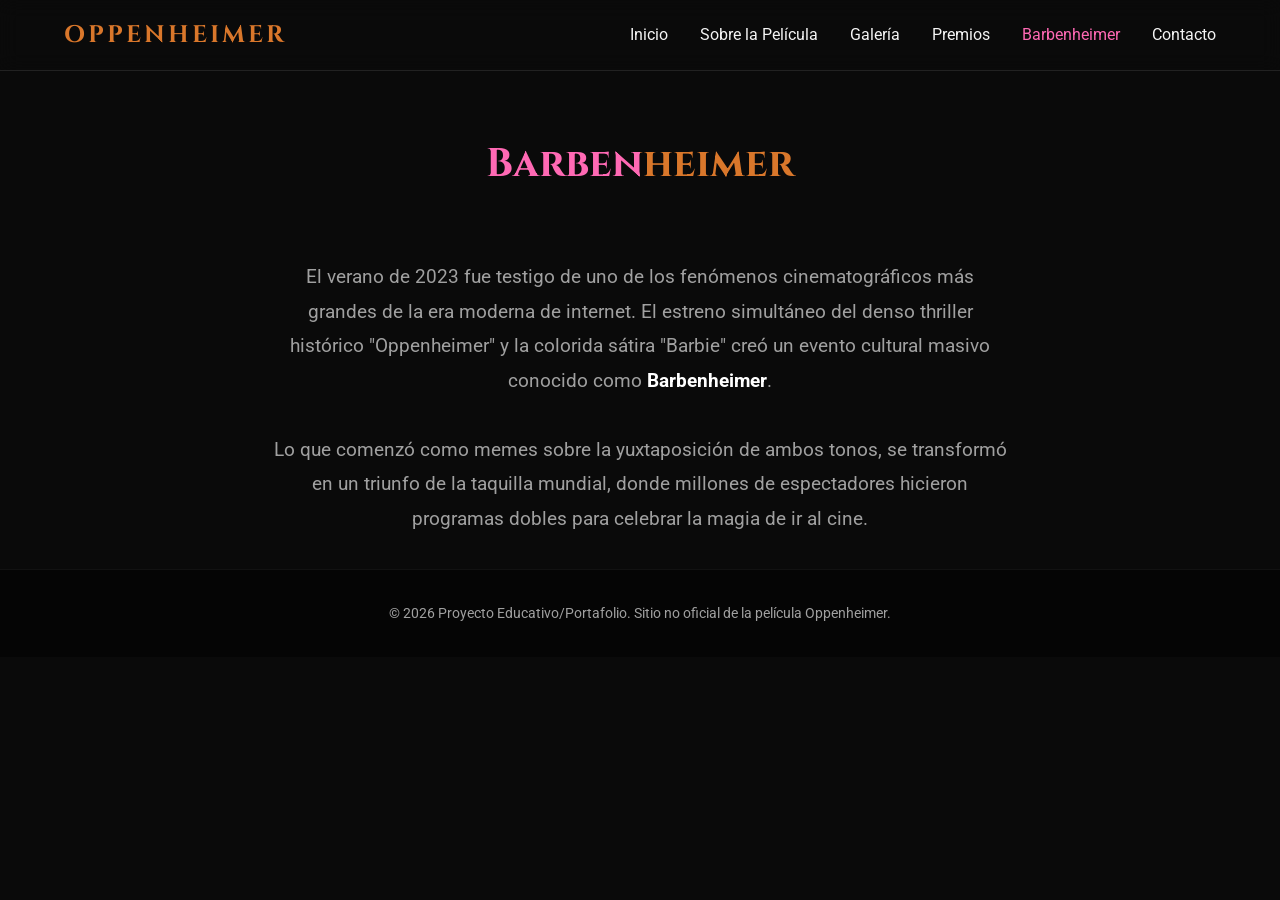
==== barbenheimer.html @ 6c4d70f6 "Initial commit" ====
<!DOCTYPE html>
<html lang="es">
<head>
    <meta charset="UTF-8">
    <meta name="viewport" content="width=device-width, initial-scale=1.0">
    <title>Barbenheimer | Oppenheimer</title>
    
    <link href="https://fonts.googleapis.com/css2?family=Cinzel:wght@400;700&family=Roboto:wght@300;400;700&display=swap" rel="stylesheet">
    <link rel="stylesheet" href="css/styles.css">
</head>
<body>

    <header>
        <nav class="nav-container">
            <a href="index.html" class="logo">OPPENHEIMER</a>
            <ul class="nav-links">
                <li><a href="index.html">Inicio</a></li>
                <li><a href="sobre.html">Sobre la Película</a></li>
                <li><a href="galeria.html">Galería</a></li>
                <li><a href="premios.html">Premios</a></li>
                <li><a href="barbenheimer.html" style="color: #ff69b4;">Barbenheimer</a></li>
                <li><a href="contacto.html">Contacto</a></li>
            </ul>
            <button class="hamburger" aria-label="Menú">
                <span></span><span></span><span></span>
            </button>
        </nav>
    </header>

    <main>
        <div class="page-header">
            <h1 class="page-title" style="background: linear-gradient(90deg, #ff69b4 50%, #d9772b 50%); background-clip: text; -webkit-background-clip: text; -webkit-text-fill-color: transparent;">Barbenheimer</h1>
        </div>
        <section class="container" style="text-align: center; max-width: 800px;">
            <p style="font-size: 1.2rem; color: var(--text-muted); line-height: 1.8;">
                El verano de 2023 fue testigo de uno de los fenómenos cinematográficos más grandes de la era moderna de internet. El estreno simultáneo del denso thriller histórico "Oppenheimer" y la colorida sátira "Barbie" creó un evento cultural masivo conocido como <strong style="color: white;">Barbenheimer</strong>. <br><br>
                Lo que comenzó como memes sobre la yuxtaposición de ambos tonos, se transformó en un triunfo de la taquilla mundial, donde millones de espectadores hicieron programas dobles para celebrar la magia de ir al cine.
            </p>
        </section>
    </main>

    <footer>
        <p>&copy; 2026 Proyecto Educativo/Portafolio. Sitio no oficial de la película Oppenheimer.</p>
    </footer>

    <script src="js/script.js"></script>
</body>
</html>
---- css/styles.css ----
/* ================= VARIABLES GLOBALES ================= */
:root {
    --bg-color: #0a0a0a;
    --text-main: #f5f5f5;
    --text-muted: #a0a0a0;
    --accent-color: #d9772b; /* Tono fuego/ámbar */
    --font-title: 'Cinzel', serif;
    --font-body: 'Roboto', sans-serif;
    --transition: all 0.3s ease;
}

/* ================= RESET Y BASE ================= */
* { margin: 0; padding: 0; box-sizing: border-box; }
body {
    background-color: var(--bg-color);
    color: var(--text-main);
    font-family: var(--font-body);
    line-height: 1.6;
    overflow-x: hidden;
}
a { text-decoration: none; color: inherit; transition: var(--transition); }
img { max-width: 100%; height: auto; display: block; }

/* ================= NAVEGACIÓN (HEADER) ================= */
header {
    position: fixed;
    top: 0; width: 100%;
    background: rgba(10, 10, 10, 0.9);
    backdrop-filter: blur(10px);
    z-index: 1000;
    border-bottom: 1px solid rgba(255,255,255,0.1);
}
.nav-container {
    display: flex;
    justify-content: space-between;
    align-items: center;
    padding: 1rem 5%;
    max-width: 1400px;
    margin: 0 auto;
}
.logo {
    font-family: var(--font-title);
    font-size: 1.5rem;
    font-weight: 700;
    letter-spacing: 3px;
    color: var(--accent-color);
}
.nav-links {
    display: flex;
    gap: 2rem;
    list-style: none;
}
.nav-links a:hover { color: var(--accent-color); }

/* Menú Hamburguesa */
.hamburger {
    display: none;
    cursor: pointer;
    border: none;
    background: none;
}
.hamburger span {
    display: block;
    width: 25px; height: 2px;
    background-color: var(--text-main);
    margin: 5px 0;
    transition: var(--transition);
}

/* ================= HERO SECTION (INICIO) ================= */
.hero {
    height: 100vh;
    display: flex;
    flex-direction: column;
    justify-content: center;
    align-items: center;
    text-align: center;
    /* Reemplazar con imagen real en producción */
    background: linear-gradient(rgba(0,0,0,0.6), rgba(0,0,0,0.9)), url('hero-placeholder.jpg') center/cover;
    padding: 0 20px;
}
.hero h1 {
    font-family: var(--font-title);
    font-size: clamp(2.5rem, 6vw, 5rem);
    letter-spacing: 8px;
    margin-bottom: 1rem;
    text-transform: uppercase;
}
.hero p {
    font-size: 1.2rem;
    color: var(--text-muted);
    max-width: 600px;
    margin-bottom: 2rem;
}

/* Homenaje innovador al temporizador: Un contador de tiempo cinemático */
.cinematic-timer {
    font-family: monospace;
    font-size: 1.5rem;
    color: var(--accent-color);
    letter-spacing: 5px;
    border: 1px solid var(--accent-color);
    padding: 10px 20px;
    border-radius: 4px;
}

/* ================= FOOTER ================= */
footer {
    text-align: center;
    padding: 2rem;
    background-color: #050505;
    color: var(--text-muted);
    font-size: 0.9rem;
    border-top: 1px solid rgba(255,255,255,0.05);
}

/* ================= RESPONSIVE (MÓVIL) ================= */
@media (max-width: 768px) {
    .hamburger { display: block; }
    .nav-links {
        position: absolute;
        top: 100%; right: -100%;
        width: 100%; height: 100vh;
        background: rgba(10, 10, 10, 0.98);
        flex-direction: column;
        justify-content: center;
        align-items: center;
        transition: var(--transition);
    }
    .nav-links.active { right: 0; }
    /* Animación de la hamburguesa a una "X" */
    .hamburger.active span:nth-child(1) { transform: translateY(7px) rotate(45deg); }
    .hamburger.active span:nth-child(2) { opacity: 0; }
    .hamburger.active span:nth-child(3) { transform: translateY(-7px) rotate(-45deg); }
}

/* ================= CLASES DE UTILIDAD PARA OTRAS PÁGINAS ================= */
.page-header { margin-top: 100px; text-align: center; padding: 2rem 1rem; }
.page-title { font-family: var(--font-title); font-size: 2.5rem; color: var(--accent-color); }
.container { max-width: 1200px; margin: 0 auto; padding: 2rem; }

/* ================= EFECTOS DE GALERÍA MEJORADOS ================= */
.gallery-item {
    cursor: pointer;
}
.gallery-item:focus {
    outline: 3px solid var(--accent-color);
    outline-offset: -3px;
}
/* Capa superpuesta al pasar el cursor */
.gallery-item .overlay {
    position: absolute;
    top: 0; left: 0; width: 100%; height: 100%;
    background: rgba(217, 119, 43, 0.7); /* Tono ámbar translúcido */
    display: flex;
    justify-content: center;
    align-items: center;
    opacity: 0;
    transition: var(--transition);
}
.gallery-item .overlay span {
    color: white;
    font-family: var(--font-title);
    font-size: 1.2rem;
    letter-spacing: 2px;
    transform: translateY(20px);
    transition: var(--transition);
}
.gallery-item:hover .overlay,
.gallery-item:focus .overlay {
    opacity: 1;
}
.gallery-item:hover .overlay span,
.gallery-item:focus .overlay span {
    transform: translateY(0);
}

/* ================= LIGHTBOX ================= */
.lightbox {
    position: fixed;
    top: 0; left: 0; width: 100%; height: 100%;
    background-color: rgba(0, 0, 0, 0.95);
    display: flex;
    justify-content: center;
    align-items: center;
    z-index: 2000;
    opacity: 0;
    visibility: hidden;
    transition: opacity 0.3s ease, visibility 0.3s ease;
    backdrop-filter: blur(5px);
}
.lightbox.active {
    opacity: 1;
    visibility: visible;
}
.lightbox-content {
    max-width: 90%;
    max-height: 90vh;
    transform: scale(0.9);
    transition: transform 0.3s ease;
}
.lightbox.active .lightbox-content {
    transform: scale(1);
}
.lightbox-content img {
    width: 100%;
    height: 100%;
    object-fit: contain;
    box-shadow: 0 10px 40px rgba(0,0,0,0.8);
    border: 1px solid rgba(255,255,255,0.1);
}
.lightbox-close {
    position: absolute;
    top: 20px; right: 30px;
    background: none; border: none;
    color: var(--text-muted);
    font-size: 3rem; cursor: pointer;
    transition: color 0.3s;
    z-index: 2001;
}
.lightbox-close:hover,
.lightbox-close:focus {
    color: var(--accent-color);
    outline: none;
}

/* ================= HERO CON VIDEO LOCAL ================= */
.hero {
    position: relative;
    height: 100vh;
    width: 100%;
    display: flex;
    justify-content: center;
    align-items: center;
    overflow: hidden; 
    background: #000;
}

.hero-video {
    position: absolute;
    top: 0;
    left: 0;
    width: 100%;
    height: 100%;
    /* object-fit: cover es la magia aquí. Asegura que el video cubra toda la pantalla sin deformarse ni achatarse */
    object-fit: cover;
    z-index: 1;
}

/* Capa de sombra para que el texto resalte sobre el fuego/explosiones */
.hero-overlay {
    position: absolute;
    top: 0; left: 0;
    width: 100%; height: 100%;
    background: radial-gradient(circle, rgba(0,0,0,0.5) 0%, rgba(0,0,0,0.9) 100%);
    z-index: 2;
}

.hero-content {
    position: relative;
    z-index: 3;
    text-align: center;
    padding: 0 20px;
}

.hero h1 {
    text-shadow: 0 0 20px rgba(0,0,0,1);
    margin-bottom: 0.5rem;
}
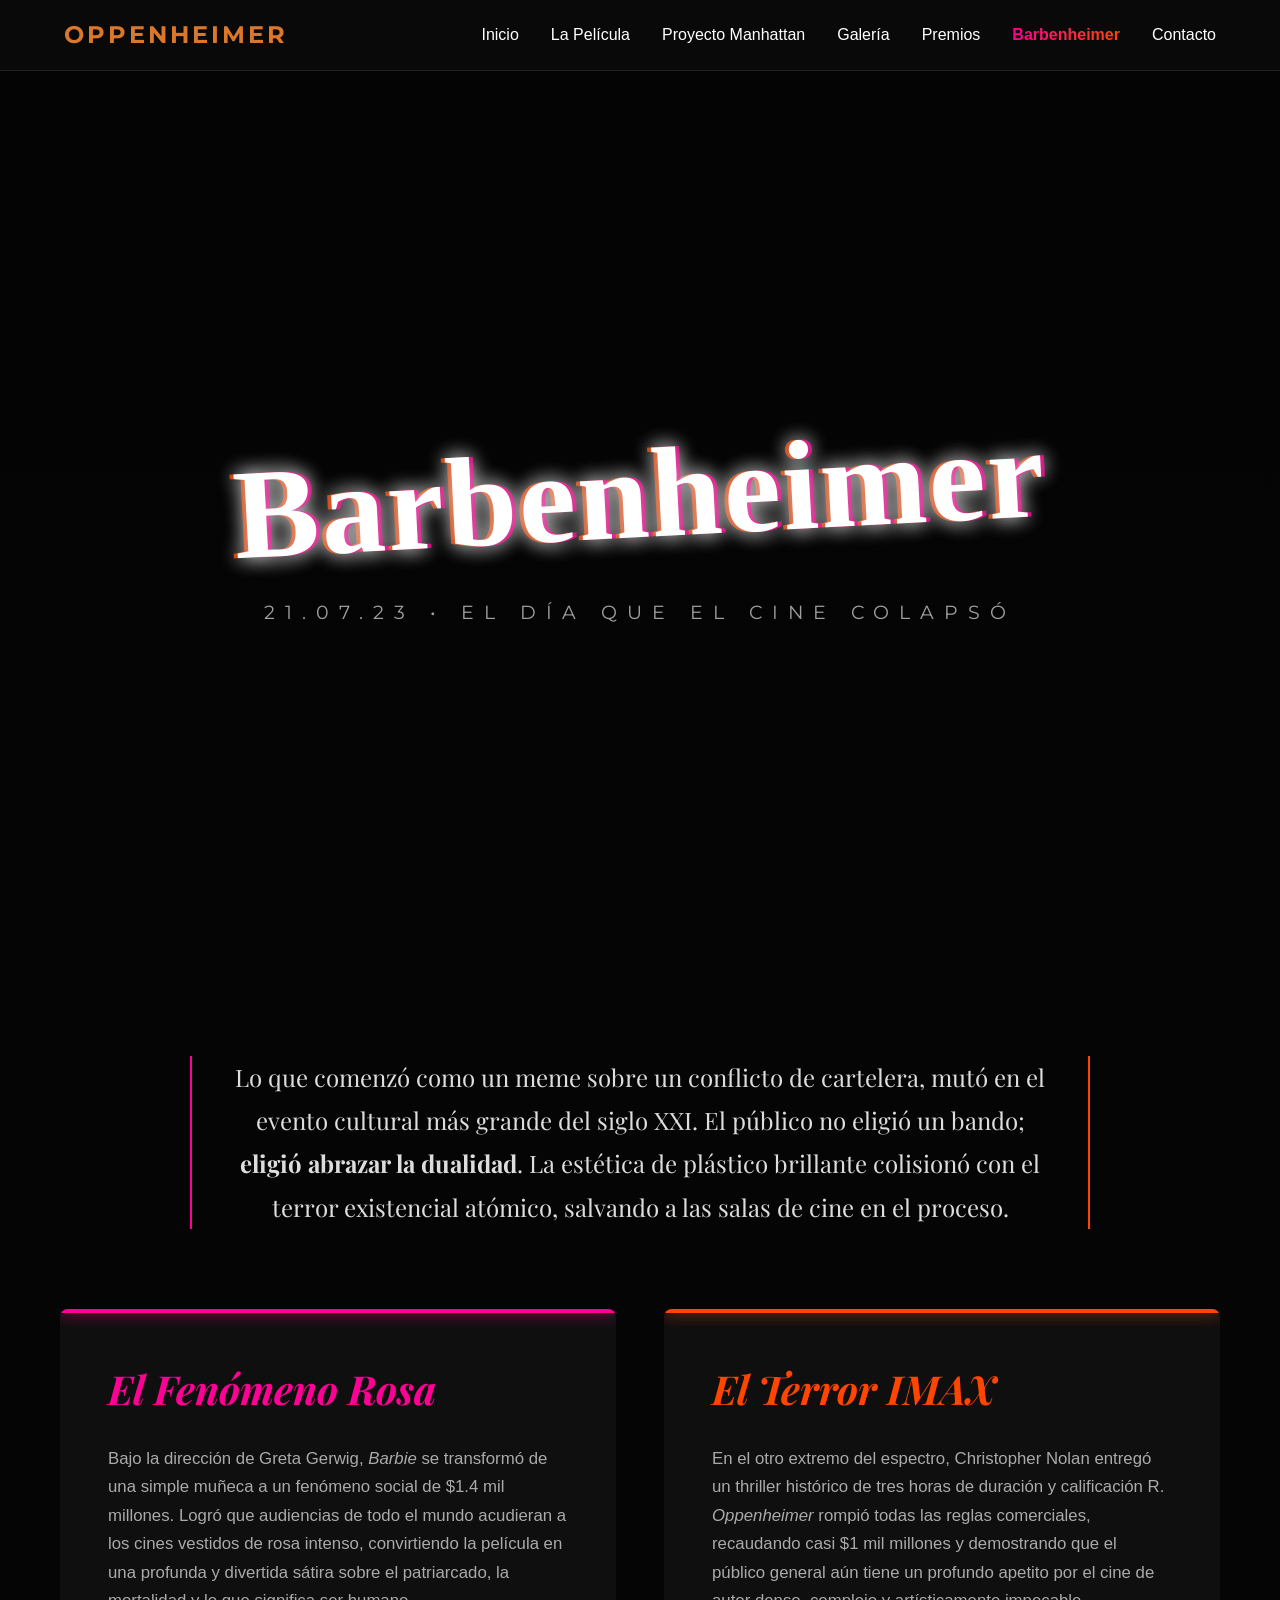
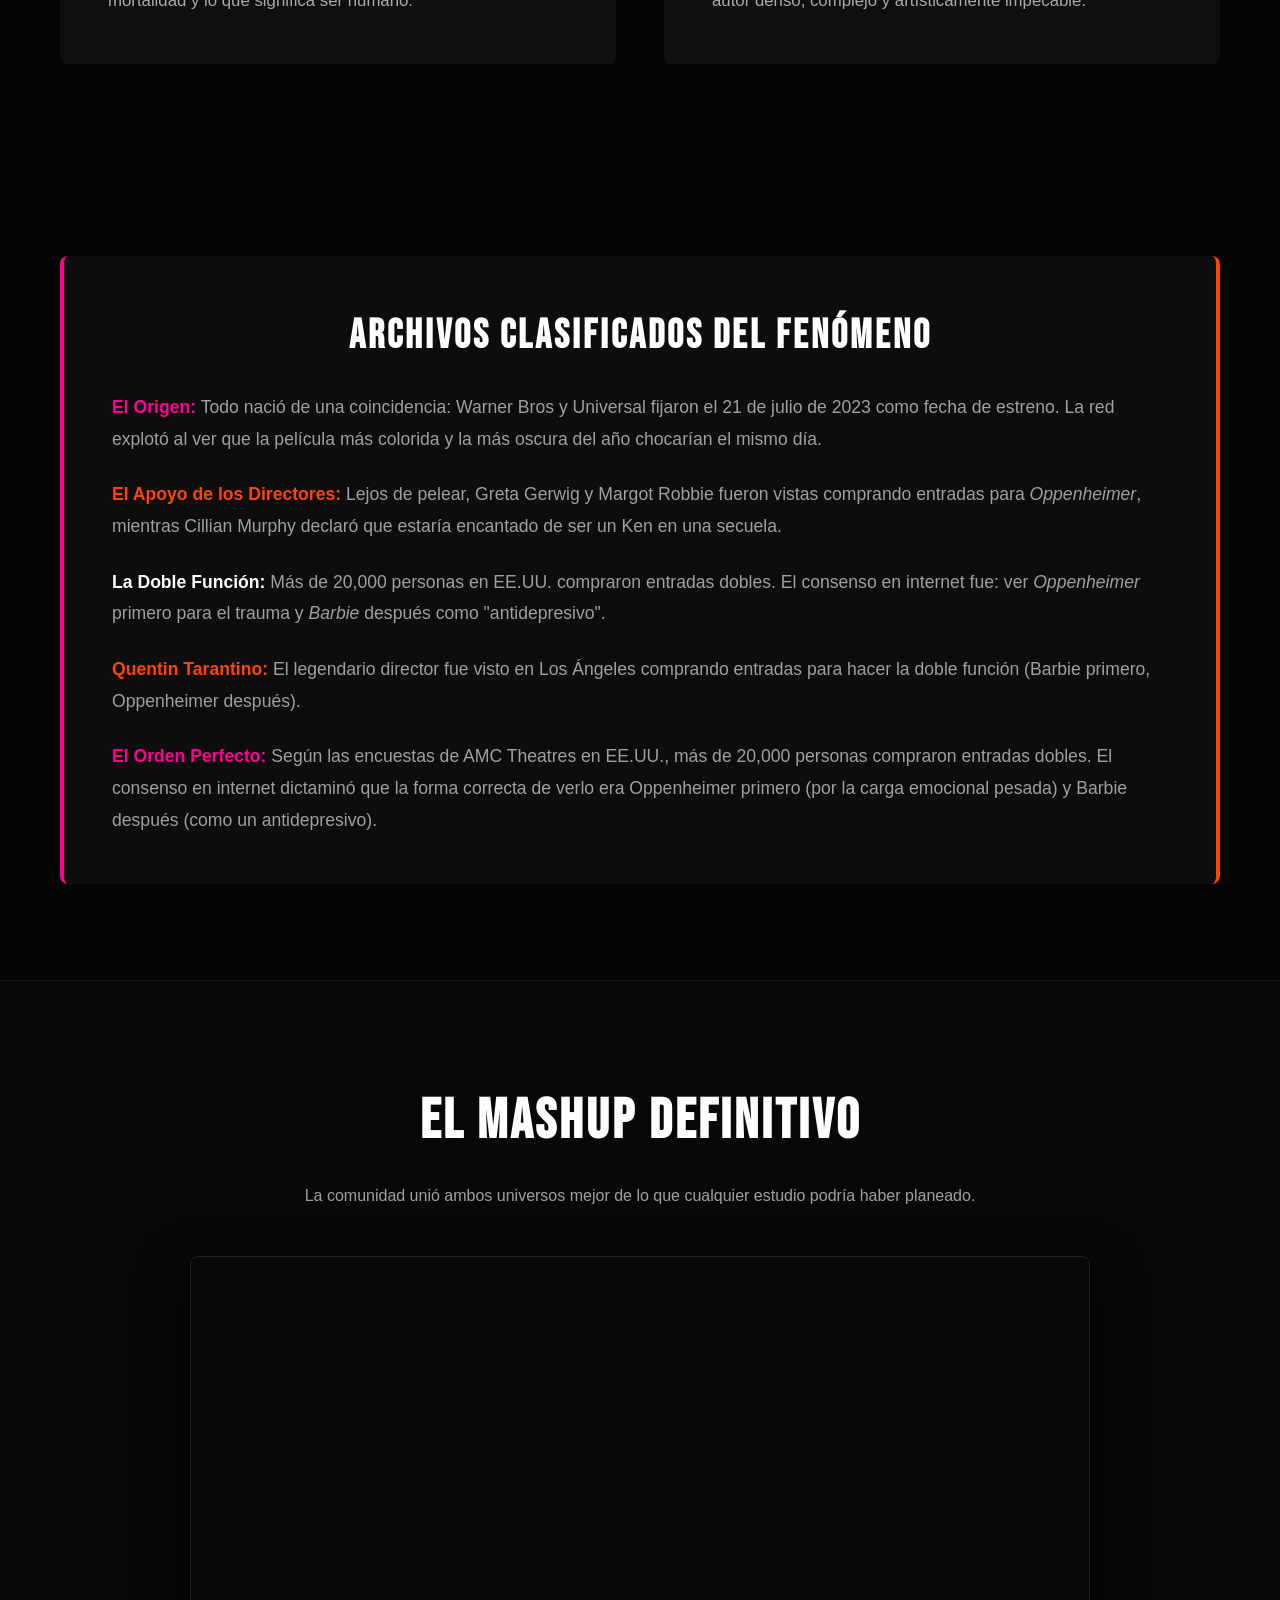
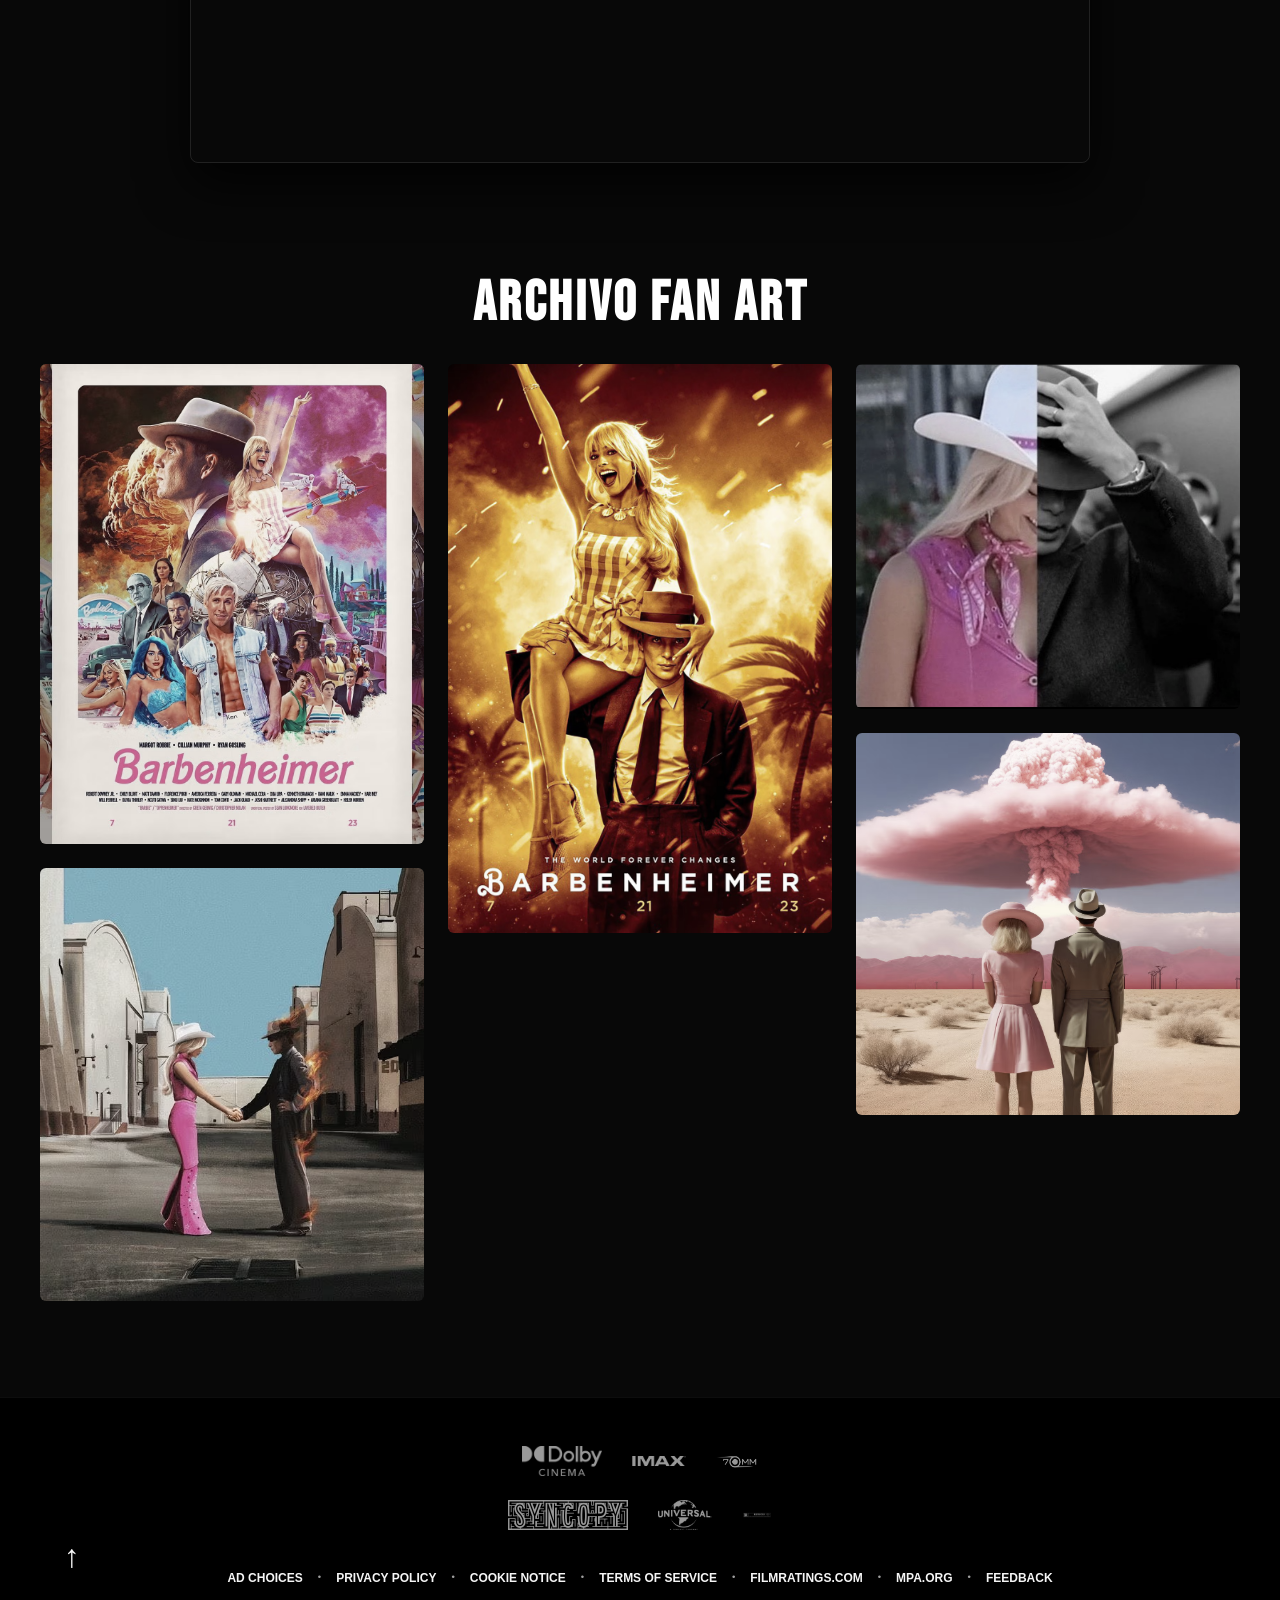
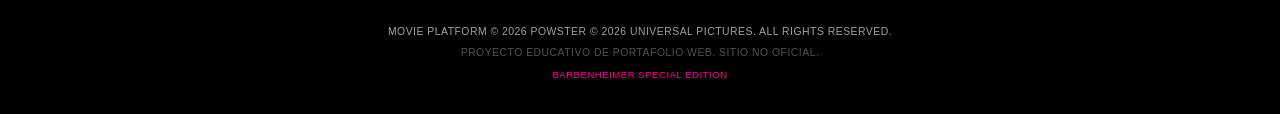
==== commit 4fca5222: "Actutalizacion Total de pag Barbenheimer Se implemento una estética completamente diferente, añadien" ====
--- a/barbenheimer.html
+++ b/barbenheimer.html
@@ -3,10 +3,217 @@
 <head>
     <meta charset="UTF-8">
     <meta name="viewport" content="width=device-width, initial-scale=1.0">
-    <title>Barbenheimer | Oppenheimer</title>
+    <title>Barbenheimer | El Fenómeno</title>
     
-    <link href="https://fonts.googleapis.com/css2?family=Cinzel:wght@400;700&family=Roboto:wght@300;400;700&display=swap" rel="stylesheet">
+    <link rel="icon" href="img/Icono2.webp" type="image/webp">
+    <link href="https://fonts.googleapis.com/css2?family=Montserrat:wght@400;700;900&family=Bebas+Neue&family=Playfair+Display:ital,wght@0,400;1,700&display=swap" rel="stylesheet">
     <link rel="stylesheet" href="css/styles.css">
+    
+    <style>
+        :root {
+            --barbie-pink: #ff0095;
+            --oppie-orange: #ff4500;
+        }
+
+        body { background: #050505; color: #fff; }
+
+        /* ================= HERO EDITORIAL (Fondo fijo) ================= */
+        .bh-hero {
+            position: relative;
+            height: 100vh;
+            display: flex;
+            flex-direction: column;
+            justify-content: center;
+            align-items: center;
+            /* Usa la imagen que subiste, asegúrate de guardarla en la carpeta img/ */
+            background: linear-gradient(rgba(0,0,0,0.3), rgba(5,5,5,1)), url('img/barbenheimer.jpg') center/cover fixed;
+            text-align: center;
+            overflow: hidden;
+            margin-top: 60px;
+        }
+
+        /* ================= EFECTO GLITCH EN EL TÍTULO ================= */
+/* Estilo del título con fuente de Barbie */
+.glitch-title {
+    font-family: 'Pacifico', cursive; /* Cambiamos a la fuente de Barbie */
+    font-size: clamp(3.5rem, 10vw, 8rem); /* Tamaño ajustado para cursiva */
+    color: #fff;
+    position: relative;
+    letter-spacing: 2px; /* Menor espaciado para que las letras se conecten */
+    text-shadow: 0 0 20px rgba(255,255,255,0.5);
+    transform: rotate(-3deg); /* Inclinación juguetona */
+    text-transform: none; /* Importante: Barbie no usa solo mayúsculas */
+}
+
+/* Capas de color para el efecto Glitch */
+.glitch-title::before, .glitch-title::after {
+    content: "Barbenheimer"; /* Debe coincidir exactamente con el HTML */
+    position: absolute;
+    top: 0;
+    left: 0;
+    width: 100%;
+    height: 100%;
+    opacity: 0.8;
+}
+
+.glitch-title::before {
+    color: var(--barbie-pink);
+    z-index: -1;
+    left: 4px;
+    animation: glitch-anim-1 3s infinite linear alternate-reverse;
+}
+
+.glitch-title::after {
+    color: var(--oppie-orange);
+    z-index: -2;
+    left: -4px;
+    animation: glitch-anim-2 4s infinite linear alternate-reverse;
+}
+
+        /* (Las animaciones @keyframes glitch-left y glitch-right déjalas igual) */
+
+        @keyframes glitch-anim-1 {
+            0% { clip-path: inset(20% 0 80% 0); transform: translate(-2px, 1px); }
+            20% { clip-path: inset(60% 0 10% 0); transform: translate(2px, -1px); }
+            40% { clip-path: inset(40% 0 50% 0); transform: translate(-2px, 2px); }
+            60% { clip-path: inset(80% 0 5% 0); transform: translate(2px, -2px); }
+            80% { clip-path: inset(10% 0 70% 0); transform: translate(-1px, 1px); }
+            100% { clip-path: inset(30% 0 50% 0); transform: translate(1px, -1px); }
+        }
+        @keyframes glitch-anim-2 {
+            0% { clip-path: inset(10% 0 60% 0); transform: translate(2px, 1px); }
+            20% { clip-path: inset(30% 0 20% 0); transform: translate(-2px, 2px); }
+            40% { clip-path: inset(70% 0 10% 0); transform: translate(2px, -1px); }
+            60% { clip-path: inset(20% 0 50% 0); transform: translate(-2px, 1px); }
+            80% { clip-path: inset(50% 0 30% 0); transform: translate(1px, 2px); }
+            100% { clip-path: inset(5% 0 80% 0); transform: translate(-1px, -2px); }
+        }
+
+        .bh-subtitle {
+            font-family: var(--font-title);
+            font-size: 1.2rem;
+            letter-spacing: 10px;
+            color: var(--text-muted);
+            text-transform: uppercase;
+        }
+
+        /* ================= CONTENIDO EDITORIAL ================= */
+        .editorial-section {
+            max-width: 1200px;
+            margin: 0 auto;
+            padding: 6rem 20px;
+        }
+
+        .editorial-intro {
+            text-align: center;
+            font-size: 1.5rem;
+            line-height: 1.8;
+            font-family: 'Playfair Display', serif;
+            color: #ddd;
+            max-width: 900px;
+            margin: 0 auto 5rem auto;
+            border-left: 2px solid var(--barbie-pink);
+            border-right: 2px solid var(--oppie-orange);
+            padding: 0 2rem;
+        }
+
+        /* ================= TARJETAS DE IMPACTO (Diseño Dual) ================= */
+        .dual-cards-container {
+            display: grid;
+            grid-template-columns: repeat(auto-fit, minmax(300px, 1fr));
+            gap: 3rem;
+            margin-bottom: 6rem;
+        }
+
+        .bh-card {
+            background: #0f0f0f;
+            padding: 3rem;
+            border-radius: 8px;
+            position: relative;
+            overflow: hidden;
+            transition: transform 0.4s ease;
+        }
+
+        .bh-card:hover { transform: translateY(-10px); }
+
+        .bh-card::before {
+            content: '';
+            position: absolute;
+            top: 0; left: 0; width: 100%; height: 4px;
+        }
+
+        .card-barbie::before { background: var(--barbie-pink); box-shadow: 0 0 15px var(--barbie-pink); }
+        .card-oppie::before { background: var(--oppie-orange); box-shadow: 0 0 15px var(--oppie-orange); }
+
+        .card-title {
+            font-family: 'Playfair Display', serif;
+            font-size: 2.5rem;
+            font-style: italic;
+            margin-bottom: 1.5rem;
+        }
+
+        .card-barbie .card-title { color: var(--barbie-pink); }
+        .card-oppie .card-title { color: var(--oppie-orange); }
+
+        .card-text { font-size: 1.05rem; color: #aaa; line-height: 1.7; }
+
+        /* ================= SECCIÓN FAN ART & VIDEO ================= */
+        .media-section {
+            background: #080808;
+            padding: 6rem 20px;
+            border-top: 1px solid rgba(255,255,255,0.05);
+        }
+
+        .section-heading {
+            text-align: center;
+            font-family: 'Bebas Neue', cursive;
+            font-size: 3.5rem;
+            letter-spacing: 3px;
+            margin-bottom: 1rem;
+        }
+
+        /* Video Contenedor */
+        .video-wrapper {
+            max-width: 900px;
+            margin: 3rem auto 6rem auto;
+            aspect-ratio: 16/9;
+            border-radius: 8px;
+            overflow: hidden;
+            box-shadow: 0 20px 50px rgba(0,0,0,0.8);
+            border: 1px solid rgba(255,255,255,0.1);
+        }
+
+        /* Galería Masonry para Fan Arts */
+        .fanart-masonry {
+            columns: 3;
+            column-gap: 1.5rem;
+            max-width: 1200px;
+            margin: 0 auto;
+        }
+
+        @media (max-width: 800px) { .fanart-masonry { columns: 2; } }
+        @media (max-width: 500px) { .fanart-masonry { columns: 1; } }
+
+        .fanart-item {
+            margin-bottom: 1.5rem;
+            break-inside: avoid;
+            border-radius: 6px;
+            overflow: hidden;
+            position: relative;
+        }
+
+        .fanart-item img {
+            width: 100%;
+            display: block;
+            transition: transform 0.5s ease, filter 0.5s ease;
+            filter: grayscale(40%);
+        }
+
+        .fanart-item:hover img {
+            transform: scale(1.05);
+            filter: grayscale(0%);
+        }
+    </style>
 </head>
 <body>
 
@@ -15,33 +222,138 @@
             <a href="index.html" class="logo">OPPENHEIMER</a>
             <ul class="nav-links">
                 <li><a href="index.html">Inicio</a></li>
-                <li><a href="sobre.html">Sobre la Película</a></li>
+                <li><a href="sobre.html">La Película</a></li>
+                <li><a href="historia.html">Proyecto Manhattan</a></li>
                 <li><a href="galeria.html">Galería</a></li>
                 <li><a href="premios.html">Premios</a></li>
-                <li><a href="barbenheimer.html" style="color: #ff69b4;">Barbenheimer</a></li>
+                <li><a href="barbenheimer.html" style="background: linear-gradient(90deg, #ff0095, #ff4500); -webkit-background-clip: text; -webkit-text-fill-color: transparent; font-weight: bold;">Barbenheimer</a></li>
                 <li><a href="contacto.html">Contacto</a></li>
             </ul>
-            <button class="hamburger" aria-label="Menú">
-                <span></span><span></span><span></span>
-            </button>
         </nav>
     </header>
 
     <main>
-        <div class="page-header">
-            <h1 class="page-title" style="background: linear-gradient(90deg, #ff69b4 50%, #d9772b 50%); background-clip: text; -webkit-background-clip: text; -webkit-text-fill-color: transparent;">Barbenheimer</h1>
-        </div>
-        <section class="container" style="text-align: center; max-width: 800px;">
-            <p style="font-size: 1.2rem; color: var(--text-muted); line-height: 1.8;">
-                El verano de 2023 fue testigo de uno de los fenómenos cinematográficos más grandes de la era moderna de internet. El estreno simultáneo del denso thriller histórico "Oppenheimer" y la colorida sátira "Barbie" creó un evento cultural masivo conocido como <strong style="color: white;">Barbenheimer</strong>. <br><br>
-                Lo que comenzó como memes sobre la yuxtaposición de ambos tonos, se transformó en un triunfo de la taquilla mundial, donde millones de espectadores hicieron programas dobles para celebrar la magia de ir al cine.
+        <section class="bh-hero">
+            <div class="glitch-wrapper animate-fade-up">
+                <h1 class="glitch-title" data-text="Barbenheimer">Barbenheimer</h1>
+            </div>
+            <p class="bh-subtitle animate-fade-up" style="animation-delay: 0.3s;">21.07.23 • El día que el cine colapsó</p>
+        </section>
+
+        <section class="editorial-section">
+            <p class="editorial-intro animate-fade-up">
+                Lo que comenzó como un meme sobre un conflicto de cartelera, mutó en el evento cultural más grande del siglo XXI. El público no eligió un bando; <strong>eligió abrazar la dualidad</strong>. La estética de plástico brillante colisionó con el terror existencial atómico, salvando a las salas de cine en el proceso.
             </p>
+
+            <div class="dual-cards-container">
+                <article class="bh-card card-barbie animate-fade-up">
+                    <h2 class="card-title">El Fenómeno Rosa</h2>
+                    <p class="card-text">
+                        Bajo la dirección de Greta Gerwig, <em>Barbie</em> se transformó de una simple muñeca a un fenómeno social de $1.4 mil millones. Logró que audiencias de todo el mundo acudieran a los cines vestidos de rosa intenso, convirtiendo la película en una profunda y divertida sátira sobre el patriarcado, la mortalidad y lo que significa ser humano.
+                    </p>
+                </article>
+
+                <article class="bh-card card-oppie animate-fade-up" style="animation-delay: 0.2s;">
+                    <h2 class="card-title">El Terror IMAX</h2>
+                    <p class="card-text">
+                        En el otro extremo del espectro, Christopher Nolan entregó un thriller histórico de tres horas de duración y calificación R. <em>Oppenheimer</em> rompió todas las reglas comerciales, recaudando casi $1 mil millones y demostrando que el público general aún tiene un profundo apetito por el cine de autor denso, complejo y artísticamente impecable.
+                    </p>
+                </article>
+            </div>
+
+        </section>
+
+        <section class="editorial-section animate-fade-up" style="padding-top: 0;">
+            <div style="background: rgba(25, 25, 25, 0.4); padding: 3rem; border-radius: 8px; border-left: 4px solid var(--barbie-pink); border-right: 4px solid var(--oppie-orange);">
+                <h2 class="card-title" style="text-align: center; font-style: normal; font-family: 'Bebas Neue'; letter-spacing: 3px; color: #fff;">Archivos Clasificados del Fenómeno</h2>
+                <ul style="color: var(--text-muted); font-size: 1.1rem; line-height: 1.8; list-style: none; padding: 0;">
+                    <li style="margin-bottom: 1.5rem;">
+                        <strong style="color: var(--barbie-pink);">El Origen:</strong> Todo nació de una coincidencia: Warner Bros y Universal fijaron el 21 de julio de 2023 como fecha de estreno. La red explotó al ver que la película más colorida y la más oscura del año chocarían el mismo día.
+                    </li>
+                    <li style="margin-bottom: 1.5rem;">
+                        <strong style="color: var(--oppie-orange);">El Apoyo de los Directores:</strong> Lejos de pelear, Greta Gerwig y Margot Robbie fueron vistas comprando entradas para <em>Oppenheimer</em>, mientras Cillian Murphy declaró que estaría encantado de ser un Ken en una secuela.
+                    </li>
+                    <li style="margin-bottom: 1.5rem;">
+                        <strong style="color: #fff;">La Doble Función:</strong> Más de 20,000 personas en EE.UU. compraron entradas dobles. El consenso en internet fue: ver <em>Oppenheimer</em> primero para el trauma y <em>Barbie</em> después como "antidepresivo".
+                    </li>
+                    <li style="margin-bottom: 1.5rem;">
+                        <strong style="color: var(--oppie-orange);">Quentin Tarantino:</strong> El legendario director fue visto en Los Ángeles comprando entradas para hacer la doble función (Barbie primero, Oppenheimer después).
+                    </li>
+                    <li><strong style="color: var(--barbie-pink);">El Orden Perfecto:</strong> Según las encuestas de AMC Theatres en EE.UU., más de 20,000 personas compraron entradas dobles. El consenso en internet dictaminó que la forma correcta de verlo era Oppenheimer primero (por la carga emocional pesada) y Barbie después (como un antidepresivo).
+                    </li>
+                </ul>
+            </div>
+        </section>
+
+        <section class="media-section">
+            <div class="animate-fade-up">
+                <h2 class="section-heading">El Mashup Definitivo</h2>
+                <p style="text-align: center; color: var(--text-muted); margin-bottom: 2rem;">La comunidad unió ambos universos mejor de lo que cualquier estudio podría haber planeado.</p>
+                
+                <div class="video-wrapper">
+                    <iframe width="100%" height="100%" src="https://www.youtube.com/embed/tW5gEbwmojA?si=V-G0-5wZ1mN9p_l0" frameborder="0" allow="accelerometer; autoplay; clipboard-write; encrypted-media; gyroscope; picture-in-picture; web-share" allowfullscreen></iframe>                </div>
+            </div>
+
+            <div class="animate-fade-up" style="margin-top: 6rem;">
+                <h2 class="section-heading">Archivo Fan Art</h2>
+                <div class="fanart-masonry">
+                    <div class="fanart-item">
+                        <img src="img/barbenheimer/foto1.avif" alt="Barbenheimer poster fan made" loading="lazy">
+                    </div>
+                    <div class="fanart-item">
+                        <img src="img/barbenheimer/foto2.avif" alt="Ilustración Barbenheimer" loading="lazy">
+                    </div>
+                    <div class="fanart-item">
+                        <img src="img/barbenheimer/foto3.avif" alt="Arte conceptual" loading="lazy">
+                    </div>
+                    <div class="fanart-item">
+                        <img src="img/barbenheimer/foto4.jpg" alt="Crossover visual" loading="lazy">
+                    </div>
+                    <div class="fanart-item">
+                        <img src="img/barbenheimer/foto4.avif" alt="Arte conceptual" loading="lazy">
+                    </div>
+                </div>
+            </div>
         </section>
     </main>
 
-    <footer>
-        <p>&copy; 2026 Proyecto Educativo/Portafolio. Sitio no oficial de la película Oppenheimer.</p>
+<footer>
+        <button class="back-to-top" id="backToTop" aria-label="Volver arriba">↑</button>
+        <div class="footer-content">
+            <div class="footer-logos tech-logos">
+                <img src="img/Dolby.png" alt="Dolby Cinema">
+                <img src="img/imax.png" alt="IMAX">
+                <img src="img/70mm.png" alt="70MM FILM">
+            </div>
+            <div class="footer-logos studio-logos">
+                <img src="img/Syncopy.png" alt="Syncopy">
+                <img src="img/Universal.png" alt="Universal Pictures">
+                <img src="img/rated-r.png" alt="Rated R"> 
+            </div>
+            <ul class="footer-links">
+                <li><a href="#">Ad Choices</a></li>
+                <li class="separator">•</li>
+                <li><a href="#">Privacy Policy</a></li>
+                <li class="separator">•</li>
+                <li><a href="#">Cookie Notice</a></li>
+                <li class="separator">•</li>
+                <li><a href="#">Terms of Service</a></li>
+                <li class="separator">•</li>
+                <li><a href="#">Filmratings.com</a></li>
+                <li class="separator">•</li>
+                <li><a href="#">MPA.ORG</a></li>
+                <li class="separator">•</li>
+                <li><a href="#">Feedback</a></li>
+            </ul>
+            <div class="footer-copyright">
+                <p>MOVIE PLATFORM © 2026 POWSTER &copy; 2026 Universal Pictures. ALL RIGHTS RESERVED.</p>
+                <p style="margin-top: 5px; opacity: 0.5;">Proyecto educativo de portafolio web. Sitio no oficial.</p>
+                <p style="margin-top: 5px; color: var(--barbie-pink); font-size: 0.6rem;">BARBENHEIMER SPECIAL EDITION</p>
+            </div>
+        </div>
     </footer>
+
+    <script src="js/script.js"></script>
 
     <script src="js/script.js"></script>
 </body>
--- a/css/styles.css
+++ b/css/styles.css
@@ -3,8 +3,9 @@
     --bg-color: #0a0a0a;
     --text-main: #f5f5f5;
     --text-muted: #a0a0a0;
-    --accent-color: #d9772b; /* Tono fuego/ámbar */
-    --font-title: 'Cinzel', serif;
+    --accent-color: #d9772b; 
+    /* Cambiamos Cinzel por Montserrat */
+    --font-title: 'Montserrat', sans-serif;
     --font-body: 'Roboto', sans-serif;
     --transition: all 0.3s ease;
 }
@@ -82,9 +83,11 @@
 .hero h1 {
     font-family: var(--font-title);
     font-size: clamp(2.5rem, 6vw, 5rem);
-    letter-spacing: 8px;
+    font-weight: 800; /* Extra bold para Montserrat */
+    text-transform: uppercase;
+    text-shadow: 0 0 20px rgba(0,0,0,1);
     margin-bottom: 1rem;
-    text-transform: uppercase;
+    color: white;
 }
 .hero p {
     font-size: 1.2rem;
@@ -105,13 +108,126 @@
 }
 
 /* ================= FOOTER ================= */
+/* ================= FOOTER ESTILO HOLLYWOOD ================= */
 footer {
+    background-color: #000; /* Fondo negro puro como en la imagen */
+    padding: 3rem 5% 2rem 5%; /* Más espacio arriba y abajo */
+    border-top: 1px solid rgba(255,255,255,0.05);
+    position: relative;
+    font-family: var(--font-body);
+}
+
+.footer-content {
+    max-width: 1200px;
+    margin: 0 auto;
+    display: flex;
+    flex-direction: column;
+    align-items: center;
+    gap: 1.5rem;
+}
+
+/* El botón de flecha a la izquierda */
+.back-to-top {
+    position: absolute;
+    left: 5%;
+    top: 50%;
+    transform: translateY(-50%);
+    background: transparent;
+    border: none;
+    color: var(--text-main);
+    font-size: 2rem;
+    font-weight: 300;
+    cursor: pointer;
+    transition: var(--transition);
+}
+
+.back-to-top:hover {
+    color: var(--accent-color);
+    transform: translateY(-50%) scale(1.2); /* Efecto al pasar el mouse */
+}
+
+/* Estructura para los logos */
+.footer-logos {
+    display: flex;
+    flex-wrap: wrap;
+    justify-content: center;
+    align-items: center;
+    gap: 30px;
+}
+
+/* Estilos de los logos */
+.footer-logos img {
+    height: 30px; 
+    /* AQUÍ ESTÁ LA MAGIA: invert(1) vuelve el negro en blanco puro */
+    filter: invert(1);
+    opacity: 0.6; /* Los dejamos un poco transparentes para que no brillen demasiado */
+    transition: var(--transition);
+    
+    color: var(--text-main); 
+    font-family: var(--font-title);
+}
+
+/* Al pasar el mouse */
+.footer-logos img:hover {
+    opacity: 1; /* Al pasar el mouse se vuelven 100% blancos y opacos */
+    /* Mantenemos el invert(1) para que sigan siendo blancos */
+    filter: invert(1);
+}
+
+/* Enlaces legales */
+.footer-links {
+    display: flex;
+    flex-wrap: wrap;
+    justify-content: center;
+    align-items: center;
+    list-style: none;
+    gap: 15px;
+    margin-top: 10px;
+}
+
+.footer-links a {
+    color: var(--text-main);
+    font-size: 0.75rem;
+    font-weight: bold;
+    text-transform: uppercase;
+}
+
+.footer-links a:hover {
+    color: var(--accent-color);
+}
+
+.footer-links .separator {
+    color: var(--text-muted);
+    font-size: 0.6rem;
+}
+
+/* Copyright */
+.footer-copyright {
     text-align: center;
-    padding: 2rem;
-    background-color: #050505;
+    font-size: 0.65rem;
     color: var(--text-muted);
-    font-size: 0.9rem;
-    border-top: 1px solid rgba(255,255,255,0.05);
+    text-transform: uppercase;
+    letter-spacing: 0.5px;
+    margin-top: 10px;
+}
+
+/* Ajustes para teléfonos móviles */
+@media (max-width: 768px) {
+    .back-to-top {
+        position: relative;
+        left: auto;
+        top: auto;
+        transform: none;
+        margin-bottom: 2rem;
+        display: block;
+        width: 100%;
+    }
+    .back-to-top:hover {
+        transform: scale(1.1);
+    }
+    .footer-logos img {
+        height: 25px; /* Logos un poco más chicos en móvil */
+    }
 }
 
 /* ================= RESPONSIVE (MÓVIL) ================= */
@@ -194,20 +310,30 @@
     visibility: visible;
 }
 .lightbox-content {
-    max-width: 90%;
-    max-height: 90vh;
+    /* Convertimos el contenedor en Flexbox para apilar imagen y texto correctamente */
+    display: flex;
+    flex-direction: column;
+    align-items: center;
+    max-width: 90vw; /* Usa ancho relativo a la pantalla */
+    max-height: 90vh; /* Usa alto relativo a la pantalla */
     transform: scale(0.9);
     transition: transform 0.3s ease;
 }
+
 .lightbox.active .lightbox-content {
     transform: scale(1);
 }
+
 .lightbox-content img {
-    width: 100%;
-    height: 100%;
-    object-fit: contain;
+    max-width: 100%;
+    /* LA MAGIA: Limitamos la foto al 80% del alto de la pantalla para dejar espacio al texto */
+    max-height: 80vh; 
+    width: auto;
+    height: auto;
+    object-fit: contain; /* Garantiza que la foto NUNCA se corte */
     box-shadow: 0 10px 40px rgba(0,0,0,0.8);
     border: 1px solid rgba(255,255,255,0.1);
+    border-radius: 4px;
 }
 .lightbox-close {
     position: absolute;
@@ -266,4 +392,655 @@
 .hero h1 {
     text-shadow: 0 0 20px rgba(0,0,0,1);
     margin-bottom: 0.5rem;
+}
+
+/* ================= ANIMACIONES DE ENTRADA ================= */
+@keyframes fadeInUp {
+    from {
+        opacity: 0;
+        transform: translateY(30px);
+    }
+    to {
+        opacity: 1;
+        transform: translateY(0);
+    }
+}
+
+.animate-fade-up {
+    opacity: 0; /* Oculto inicialmente */
+    animation: fadeInUp 1s cubic-bezier(0.2, 0.8, 0.2, 1) forwards;
+}
+
+/* ================= BOTONES DEL HERO ================= */
+.hero-buttons {
+    margin-top: 2rem;
+    display: flex;
+    gap: 1.5rem;
+    justify-content: center;
+    flex-wrap: wrap; /* Para que en móviles se apilen si no caben */
+}
+
+.btn-primary, .btn-secondary {
+    padding: 12px 30px;
+    font-family: var(--font-title);
+    text-transform: uppercase;
+    letter-spacing: 2px;
+    font-size: 0.9rem;
+    border-radius: 3px;
+    transition: var(--transition);
+}
+
+.btn-primary {
+    background-color: var(--accent-color);
+    color: #000;
+    border: 1px solid var(--accent-color);
+    font-weight: bold;
+}
+
+.btn-primary:hover {
+    background-color: transparent;
+    color: var(--accent-color);
+    box-shadow: 0 0 15px rgba(217, 119, 43, 0.5);
+}
+
+.btn-secondary {
+    background-color: transparent;
+    color: var(--text-main);
+    border: 1px solid rgba(255, 255, 255, 0.5);
+}
+
+.btn-secondary:hover {
+    border-color: var(--text-main);
+    background-color: rgba(255, 255, 255, 0.1);
+}
+
+/* ================= SECCIÓN DE INTRODUCCIÓN (HOME) ================= */
+.home-intro {
+    padding: 6rem 20px;
+    text-align: center;
+    background-color: var(--bg-color);
+    position: relative;
+    z-index: 5; /* Para asegurar que pase por encima del footer */
+}
+
+.intro-content {
+    max-width: 800px;
+    margin: 0 auto;
+}
+
+.intro-title {
+    font-family: var(--font-title);
+    font-size: 2.2rem;
+    color: var(--text-main);
+    margin-bottom: 1rem;
+    letter-spacing: 2px;
+}
+
+.intro-divider {
+    width: 60px;
+    height: 3px;
+    background-color: var(--accent-color);
+    margin: 0 auto 2rem auto;
+}
+
+.intro-text {
+    font-size: 1.2rem;
+    color: var(--text-muted);
+    line-height: 1.8;
+}
+
+/* ================= ANIMACIÓN ESTILO OPPENHEIMER (TÍTULO PRINCIPAL) ================= */
+@keyframes oppenheimerReveal {
+    0% {
+        opacity: 0;
+        filter: blur(20px); /* Empieza súper borroso, como humo/radiación */
+        letter-spacing: 40px; /* Letras muy separadas */
+        transform: scale(1.15); /* Ligeramente más grande */
+    }
+    40% {
+        opacity: 0.8;
+        filter: blur(5px); /* Se va enfocando */
+    }
+    100% {
+        opacity: 1;
+        filter: blur(0); /* Nítido al final */
+        letter-spacing: 15px; /* El espaciado oficial que configuramos */
+        transform: scale(1); /* Tamaño normal */
+    }
+}
+
+.animate-oppenheimer {
+    opacity: 0;
+    /* La animación dura 4 segundos para máxima tensión dramática */
+    animation: oppenheimerReveal 4s cubic-bezier(0.25, 0.1, 0.25, 1) forwards;
+}
+
+/* ================= SECCIÓN DE CRÍTICAS ================= */
+.reviews-section {
+    background: linear-gradient(to bottom, var(--bg-color), #050505);
+    padding: 4rem 20px 8rem 20px;
+    text-align: center;
+}
+
+.reviews-title {
+    font-family: var(--font-title);
+    font-size: 1.8rem;
+    color: var(--text-muted);
+    text-transform: uppercase;
+    letter-spacing: 4px;
+    margin-bottom: 4rem;
+}
+
+.reviews-grid {
+    display: grid;
+    grid-template-columns: repeat(auto-fit, minmax(300px, 1fr));
+    gap: 2rem;
+    max-width: 1200px;
+    margin: 0 auto;
+}
+
+.review-card {
+    background: rgba(25, 25, 25, 0.4);
+    border-top: 2px solid var(--accent-color); /* Línea naranja superior */
+    padding: 2.5rem 2rem;
+    border-radius: 4px;
+    transition: var(--transition);
+    /* Aplicamos un ligero desenfoque al fondo de la tarjeta */
+    backdrop-filter: blur(5px); 
+}
+
+.review-card:hover {
+    transform: translateY(-10px); /* Se levanta al pasar el mouse */
+    background: rgba(25, 25, 25, 0.8);
+    box-shadow: 0 10px 30px rgba(0,0,0,0.5);
+}
+
+.stars {
+    color: var(--accent-color);
+    font-size: 1.5rem;
+    margin-bottom: 1rem;
+    letter-spacing: 2px;
+}
+
+.quote {
+    font-size: 1.1rem;
+    font-style: italic;
+    color: var(--text-main);
+    line-height: 1.6;
+    margin-bottom: 1.5rem;
+}
+
+.author {
+    font-family: var(--font-title);
+    font-size: 0.85rem;
+    font-weight: 700;
+    color: var(--text-muted);
+    text-transform: uppercase;
+    letter-spacing: 1px;
+}
+
+/* ================= SECCIÓN DEL TRÁILER ================= */
+.trailer-section {
+    width: 100%;
+    position: relative;
+    padding: 0;
+}
+
+.trailer-bg {
+    position: relative;
+    height: 60vh;
+    min-height: 400px;
+    display: flex;
+    justify-content: center;
+    align-items: center;
+    /* Nota: Reemplaza esto con una foto espectacular de la peli en tu carpeta img/ */
+    background: url('../img/Explocion.jpeg') center/cover no-repeat;
+    background-color: #111; /* Fondo de seguridad por si no hay imagen */
+}
+
+.trailer-overlay {
+    position: absolute;
+    top: 0; left: 0; width: 100%; height: 100%;
+    background: rgba(0,0,0,0.7);
+    transition: var(--transition);
+}
+
+.trailer-bg:hover .trailer-overlay {
+    background: rgba(0,0,0,0.5); /* Se aclara al pasar el mouse */
+}
+
+.trailer-content {
+    position: relative;
+    z-index: 2;
+    text-align: center;
+}
+
+.trailer-title {
+    font-family: var(--font-title);
+    font-size: 2rem;
+    color: var(--text-main);
+    margin-bottom: 2rem;
+    letter-spacing: 2px;
+}
+
+/* El botón de Play */
+.play-btn {
+    width: 80px;
+    height: 80px;
+    border-radius: 50%;
+    background: rgba(217, 119, 43, 0.8); /* Tono ámbar */
+    border: 2px solid var(--accent-color);
+    color: #fff;
+    font-size: 2rem;
+    display: flex;
+    justify-content: center;
+    align-items: center;
+    margin: 0 auto 1rem auto;
+    cursor: pointer;
+    /* Efecto de rebote al crecer */
+    transition: all 0.4s cubic-bezier(0.175, 0.885, 0.32, 1.275);
+    padding-left: 5px; /* Centra visualmente el icono del triángulo */
+}
+
+.play-btn:hover {
+    transform: scale(1.15);
+    background: var(--accent-color);
+    box-shadow: 0 0 30px rgba(217, 119, 43, 0.6); /* Brillo radiactivo */
+}
+
+.trailer-subtitle {
+    font-size: 1rem;
+    color: var(--text-main);
+    text-transform: uppercase;
+    letter-spacing: 3px;
+    margin-top: 15px;
+}
+
+/* ================= MODAL DEL VIDEO ================= */
+.video-modal {
+    position: fixed;
+    top: 0; left: 0; width: 100%; height: 100%;
+    background-color: rgba(0, 0, 0, 0.95);
+    display: flex;
+    justify-content: center;
+    align-items: center;
+    z-index: 3000; /* Súper alto para estar por encima de todo */
+    opacity: 0;
+    visibility: hidden;
+    transition: opacity 0.3s ease, visibility 0.3s ease;
+    backdrop-filter: blur(10px);
+}
+
+.video-modal.active {
+    opacity: 1;
+    visibility: visible;
+}
+
+.modal-content {
+    width: 90%;
+    max-width: 1000px;
+    transform: scale(0.9);
+    transition: transform 0.3s ease;
+}
+
+.video-modal.active .modal-content {
+    transform: scale(1);
+}
+
+/* El contenedor mantiene la proporción 16:9 del cine */
+.iframe-container {
+    position: relative;
+    width: 100%;
+    padding-bottom: 56.25%; 
+    background: #000;
+    box-shadow: 0 10px 40px rgba(0,0,0,0.8);
+    border: 1px solid rgba(255,255,255,0.1);
+}
+
+.iframe-container iframe {
+    position: absolute;
+    top: 0; left: 0; width: 100%; height: 100%;
+}
+
+.modal-close {
+    position: absolute;
+    top: 20px; right: 30px;
+    background: none; border: none;
+    color: var(--text-muted);
+    font-size: 3rem; cursor: pointer;
+    transition: color 0.3s;
+    z-index: 3001;
+}
+
+.modal-close:hover {
+    color: var(--accent-color);
+}
+
+/* ================= SECCIÓN DE REPARTO ================= */
+.cast-section {
+    padding: 6rem 20px 8rem 20px;
+    background-color: var(--bg-color); /* Fondo oscuro liso */
+}
+
+.section-title {
+    font-family: var(--font-title);
+    font-size: 2.2rem;
+    color: var(--text-main);
+    text-align: center;
+    margin-bottom: 3rem;
+    text-transform: uppercase;
+    letter-spacing: 3px;
+}
+
+.cast-grid {
+    display: grid;
+    /* Esto hace que las tarjetas se adapten solas: en PC se ven 4, en tablet 2 y en móvil 1 */
+    grid-template-columns: repeat(auto-fit, minmax(220px, 1fr));
+    gap: 1.5rem;
+    max-width: 1200px;
+    margin: 0 auto;
+}
+
+.cast-card {
+    position: relative;
+    border-radius: 4px;
+    overflow: hidden;
+    cursor: pointer;
+    background: #111;
+    aspect-ratio: 2/3; /* Proporción obligatoria de retrato fotográfico */
+}
+
+/* Imagen base en Blanco y Negro */
+.cast-img {
+    width: 100%;
+    height: 100%;
+    object-fit: cover;
+    filter: grayscale(100%) contrast(120%);
+    transition: all 0.5s cubic-bezier(0.25, 0.46, 0.45, 0.94);
+}
+
+/* Efecto al pasar el mouse: Vuelve a color y hace un leve zoom */
+.cast-card:hover .cast-img {
+    filter: grayscale(0%) contrast(100%);
+    transform: scale(1.08);
+}
+
+/* Información del actor (Nombres) */
+.cast-info {
+    position: absolute;
+    bottom: 0;
+    left: 0;
+    width: 100%;
+    padding: 3rem 1rem 1.5rem 1rem;
+    /* Gradiente oscuro de abajo hacia arriba para que el texto se lea bien */
+    background: linear-gradient(to top, rgba(0,0,0,0.95) 0%, rgba(0,0,0,0) 100%);
+    text-align: center;
+    transform: translateY(15px); /* Un poco bajado por defecto */
+    transition: all 0.4s ease;
+}
+
+.cast-card:hover .cast-info {
+    transform: translateY(0); /* Sube al pasar el mouse */
+}
+
+.cast-info h3 {
+    font-family: var(--font-title);
+    color: var(--text-main);
+    font-size: 1.3rem;
+    margin-bottom: 0.2rem;
+    letter-spacing: 1px;
+}
+
+.cast-info p {
+    color: var(--accent-color); /* El color naranja/ámbar */
+    font-size: 0.85rem;
+    text-transform: uppercase;
+    letter-spacing: 2px;
+}
+
+/* Botón central debajo del reparto */
+.cast-action {
+    text-align: center;
+    margin-top: 4rem;
+}
+
+/* ================= PRODUCCIÓN / DETRÁS DE CÁMARA ================= */
+.production-grid {
+    display: grid;
+    grid-template-columns: repeat(auto-fit, minmax(280px, 1fr));
+    gap: 2rem;
+    margin-bottom: 2rem;
+}
+
+.prod-card {
+    background: rgba(20, 20, 20, 0.6);
+    border: 1px solid rgba(255, 255, 255, 0.05);
+    padding: 2.5rem 2rem;
+    border-radius: 4px;
+    text-align: center;
+    transition: var(--transition);
+    backdrop-filter: blur(5px);
+}
+
+.prod-card:hover {
+    background: rgba(30, 30, 30, 0.9);
+    border-color: var(--accent-color);
+    transform: translateY(-5px);
+    box-shadow: 0 10px 30px rgba(0,0,0,0.5);
+}
+
+.prod-icon {
+    font-size: 2.5rem;
+    margin-bottom: 1.5rem;
+    /* Un pequeño truco para quitarle el saturado de color a los emojis si se ven muy brillantes */
+    filter: sepia(0.5) hue-rotate(-30deg);
+}
+
+.prod-title {
+    font-family: var(--font-title);
+    color: var(--text-main);
+    font-size: 1.3rem;
+    margin-bottom: 1rem;
+    letter-spacing: 1px;
+}
+
+.prod-text {
+    color: var(--text-muted);
+    font-size: 0.95rem;
+    line-height: 1.7;
+}
+/* ================= MINI GALERÍA ACTUALIDAD (ESTILO EDITORIAL) ================= */
+.modern-gallery {
+    display: grid;
+    grid-template-columns: 1fr 1fr; /* Divide en exactamente dos columnas */
+    gap: 15px;
+    margin-top: 2rem;
+}
+
+.modern-gallery .history-img-wrapper {
+    margin: 0; 
+    border-radius: 6px; /* Bordes ligeramente redondeados para quitar rigidez */
+    overflow: hidden;
+    border: none; /* Quitamos el borde sólido que lo hacía ver feo */
+    box-shadow: 0 8px 20px rgba(0,0,0,0.4); /* Sombra elegante */
+}
+
+/* La imagen destacada ocupa ambas columnas y es más alta */
+.modern-gallery .featured {
+    grid-column: span 2;
+    height: 350px; 
+}
+
+/* Las imágenes secundarias son más alargadas */
+.modern-gallery .modern-img:not(.featured) {
+    height: 220px; 
+}
+
+.modern-gallery img {
+    width: 100%;
+    height: 100%;
+    object-fit: cover;
+    filter: grayscale(0%) sepia(0%) contrast(110%) !important; /* A todo color */
+    transition: transform 0.6s cubic-bezier(0.25, 1, 0.5, 1) !important;
+}
+
+.modern-gallery .modern-img:hover img {
+    transform: scale(1.05) !important;
+}
+
+/* Adaptación para pantallas de celular */
+@media (max-width: 600px) {
+    .modern-gallery { grid-template-columns: 1fr; } /* Todo a una columna */
+    .modern-gallery .featured { grid-column: span 1; height: 250px; }
+    .modern-gallery .modern-img:not(.featured) { height: 200px; }
+}
+
+/* ================= GALERÍA EDITORIAL (ACTUALIDAD) ================= */
+.modern-gallery {
+    display: grid;
+    grid-template-columns: 1fr 1fr; /* Creamos dos columnas */
+    gap: 20px;
+    margin-top: 2.5rem;
+}
+
+.modern-gallery .history-img-wrapper {
+    margin: 0; 
+    border-radius: 8px;
+    overflow: hidden;
+    box-shadow: 0 10px 30px rgba(0,0,0,0.5);
+    border: none;
+}
+
+/* La imagen 'featured' (Parque) ocupa las dos columnas */
+.modern-gallery .featured {
+    grid-column: span 2;
+    height: 400px; /* Más alta para destacar */
+}
+
+/* Las otras dos imágenes comparten la fila de abajo */
+.modern-gallery .modern-img:not(.featured) {
+    height: 250px;
+}
+
+.modern-gallery img {
+    width: 100%;
+    height: 100%;
+    object-fit: cover;
+    /* Quitamos el contraste forzado y limpiamos cualquier filtro previo */
+    filter: none !important; 
+    transition: transform 0.8s cubic-bezier(0.2, 0.8, 0.2, 1) !important;
+}
+
+/* Efecto de zoom suave al pasar el mouse */
+.modern-gallery .modern-img:hover img {
+    transform: scale(1.05) !important;
+}
+
+/* Responsive: En celulares ponemos una sola columna */
+@media (max-width: 650px) {
+    .modern-gallery {
+        grid-template-columns: 1fr;
+    }
+    .modern-gallery .featured {
+        grid-column: span 1;
+        height: 300px;
+    }
+    .modern-gallery .modern-img:not(.featured) {
+        height: 200px;
+    }
+}
+
+/* ================= EFECTO MÁQUINA DE ESCRIBIR (Headings) ================= */
+.history-heading {
+    font-family: 'Courier New', Courier, monospace; /* Fuente tipo teletipo */
+    text-transform: uppercase;
+    letter-spacing: 3px;
+    color: #fff;
+    margin-bottom: 1.5rem;
+    display: inline-block;
+    position: relative;
+    /* Simulación de escritura mediante opacidad y espaciado */
+    animation: typewriterLook 2s steps(40) forwards;
+}
+
+@keyframes typewriterLook {
+    from { opacity: 0; transform: translateX(-10px); }
+    to { opacity: 1; transform: translateX(0); }
+}
+
+/* ================= MICRO-INTERACCIÓN DE PULSO (Nodos) ================= */
+.history-section::before {
+    content: '';
+    position: absolute;
+    left: -3.85rem;
+    top: 5px;
+    width: 24px;
+    height: 24px;
+    background: var(--bg-color);
+    border: 4px solid var(--accent-color);
+    border-radius: 50%;
+    z-index: 2;
+    /* Añadimos la animación de pulso */
+    animation: pulseNode 2s infinite;
+}
+
+@keyframes pulseNode {
+    0% {
+        box-shadow: 0 0 0 0 rgba(217, 119, 43, 0.7);
+    }
+    70% {
+        box-shadow: 0 0 0 15px rgba(217, 119, 43, 0);
+    }
+    100% {
+        box-shadow: 0 0 0 0 rgba(217, 119, 43, 0);
+    }
+}
+
+/* Cambiamos el color del pulso para la sección de la actualidad (verde) */
+.present-day::before {
+    animation: pulseNodeGreen 2s infinite;
+}
+
+@keyframes pulseNodeGreen {
+    0% {
+        box-shadow: 0 0 0 0 rgba(76, 175, 80, 0.7);
+    }
+    70% {
+        box-shadow: 0 0 0 15px rgba(76, 175, 80, 0);
+    }
+    100% {
+        box-shadow: 0 0 0 0 rgba(76, 175, 80, 0);
+    }
+}
+
+/* ================= NAVEGACIÓN DEL LIGHTBOX ================= */
+.lightbox-nav {
+    position: absolute;
+    top: 50%;
+    transform: translateY(-50%);
+    background: rgba(0, 0, 0, 0.5);
+    color: white;
+    border: none;
+    font-size: 2rem;
+    padding: 1rem;
+    cursor: pointer;
+    transition: var(--transition);
+    z-index: 2002;
+    border-radius: 5px;
+}
+
+.lightbox-nav:hover {
+    background: var(--accent-color);
+    color: black;
+}
+
+.lightbox-nav.prev { left: 20px; }
+.lightbox-nav.next { right: 20px; }
+
+/* Ocultar botones en móviles muy pequeños si estorban */
+@media (max-width: 480px) {
+    .lightbox-nav {
+        padding: 0.5rem;
+        font-size: 1.5rem;
+    }
 }
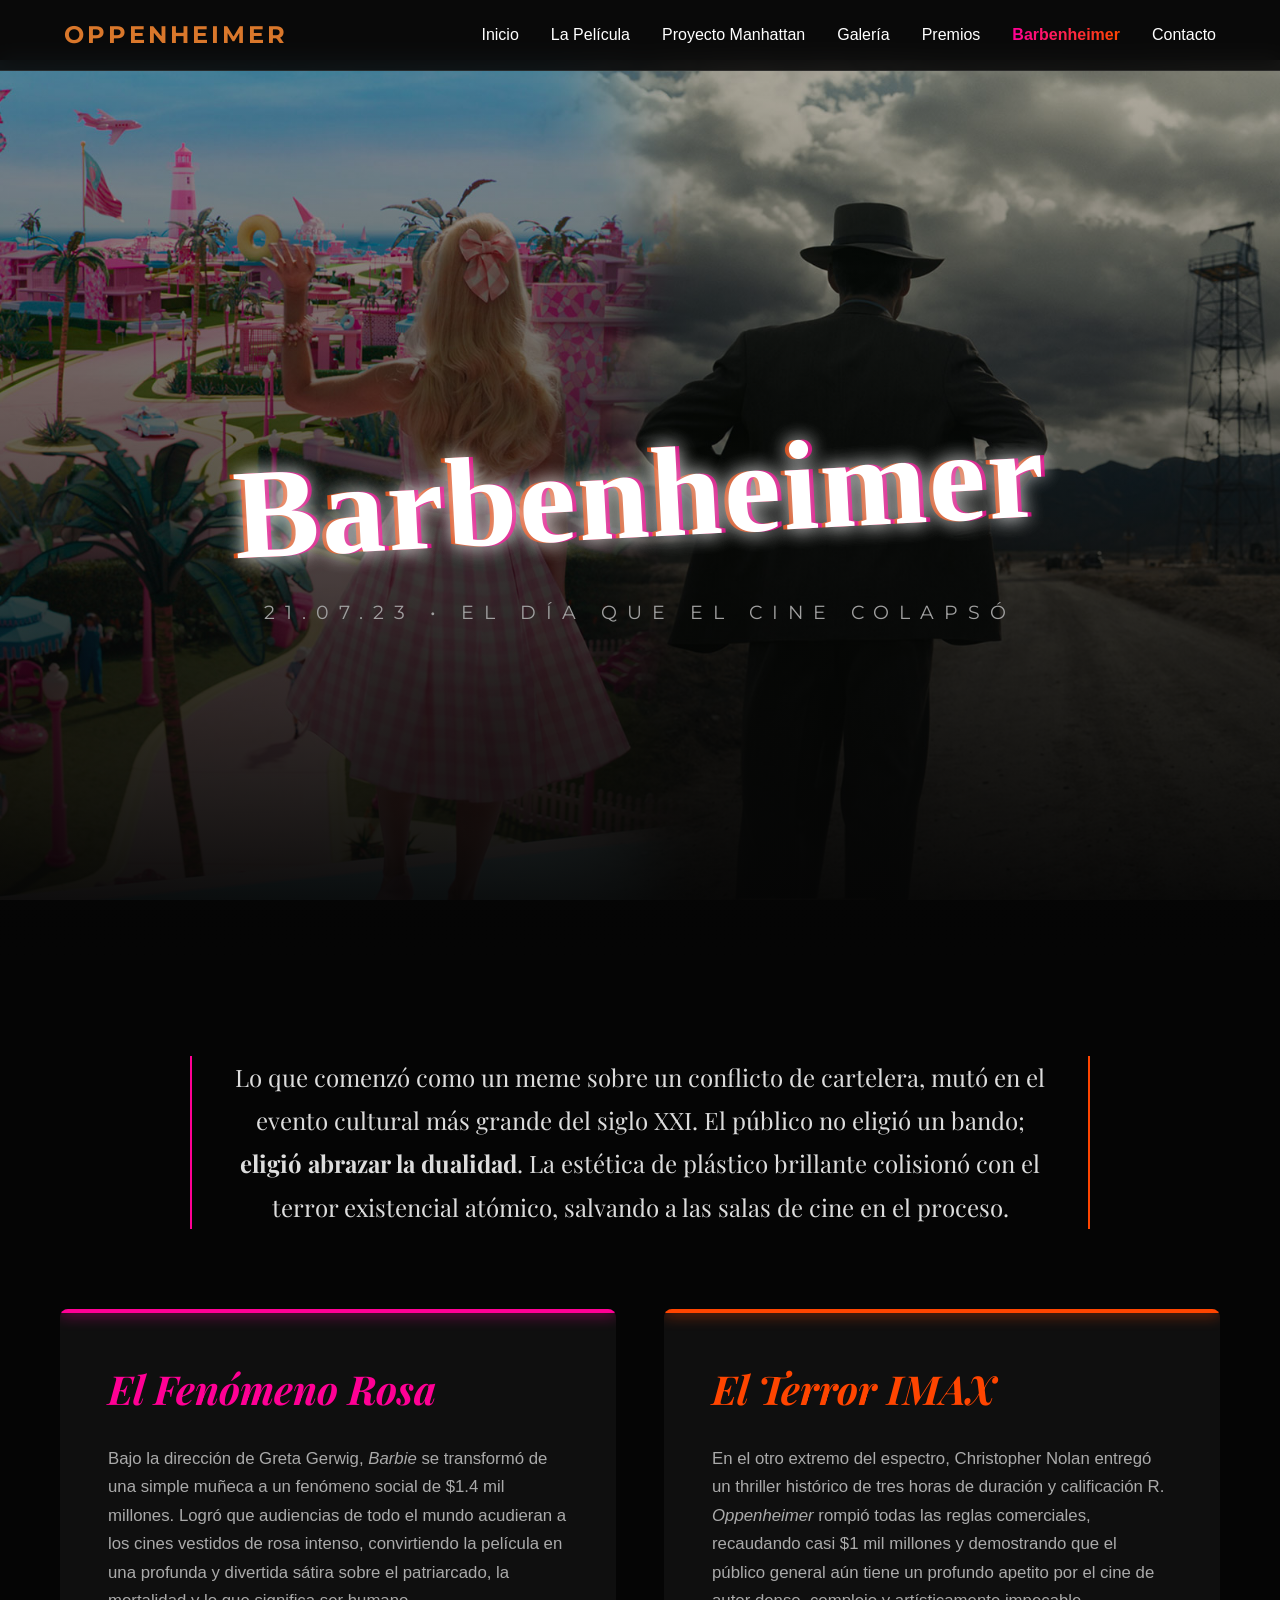
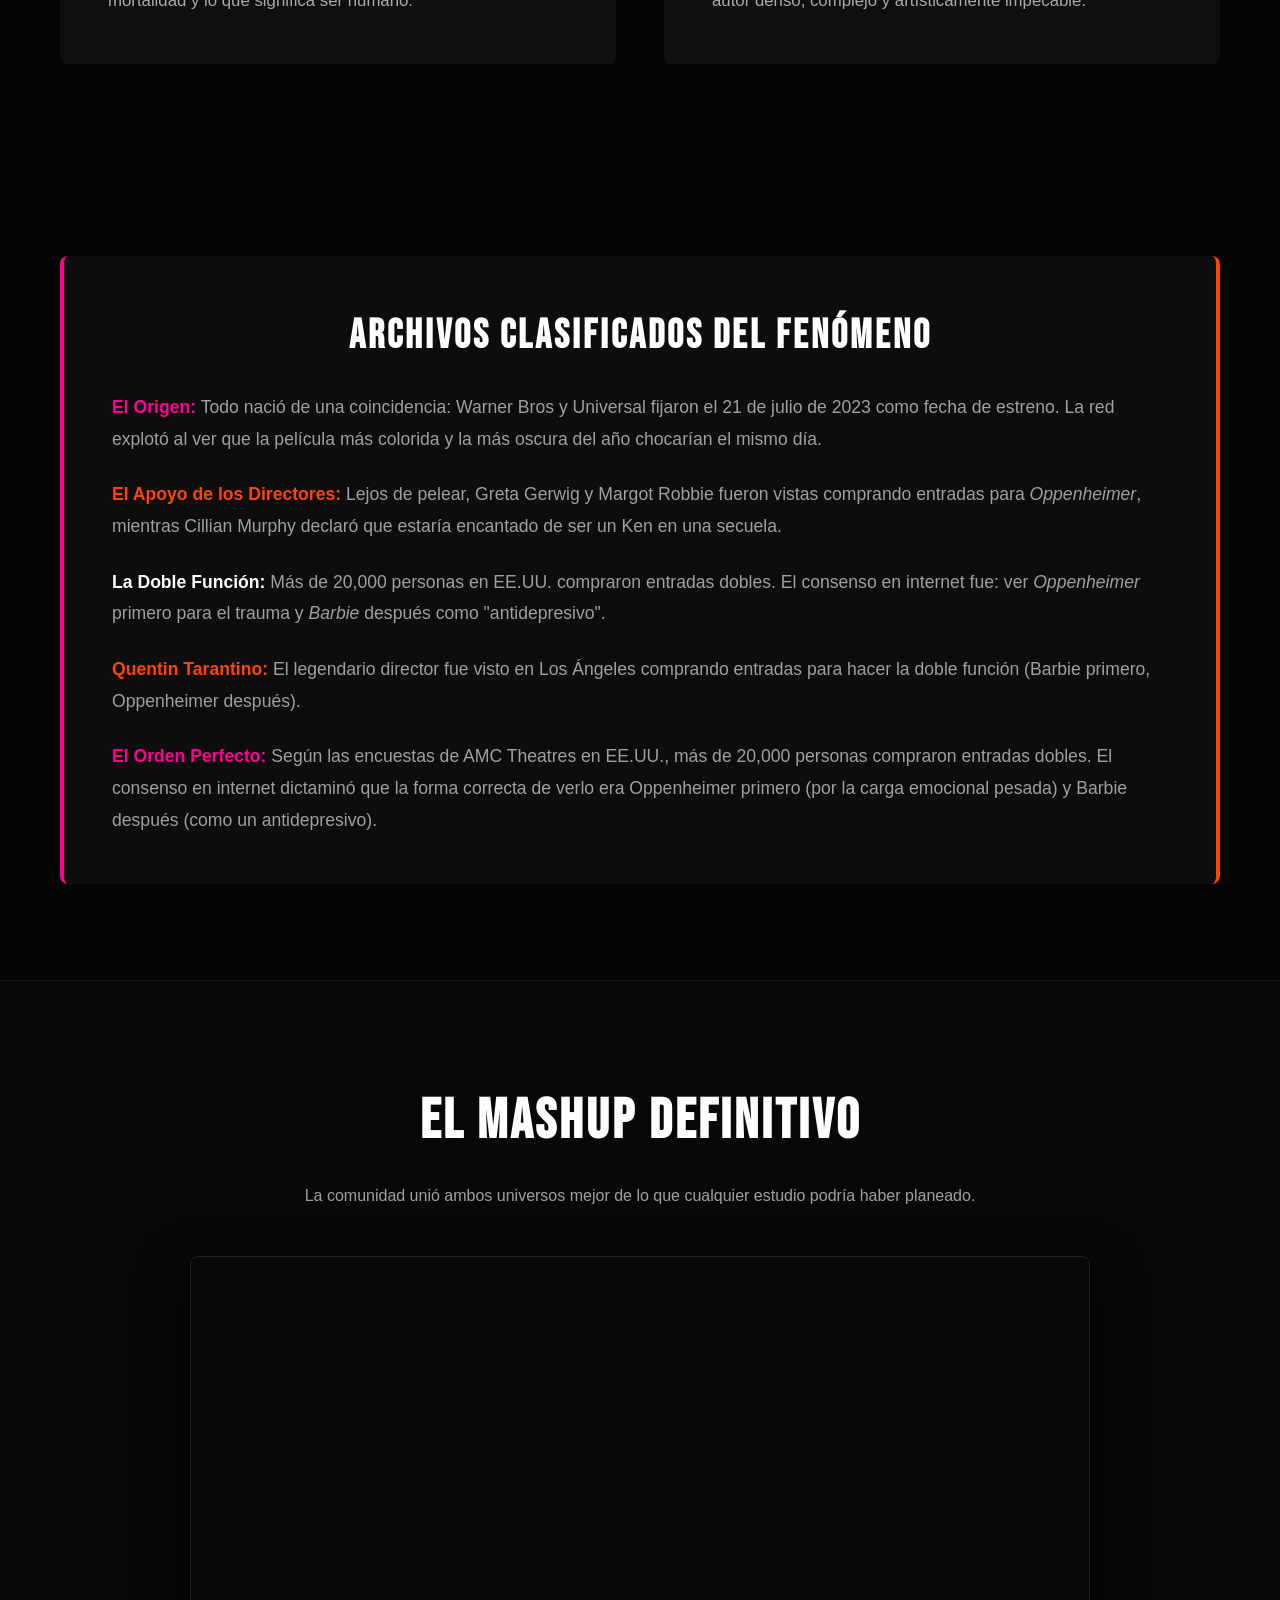
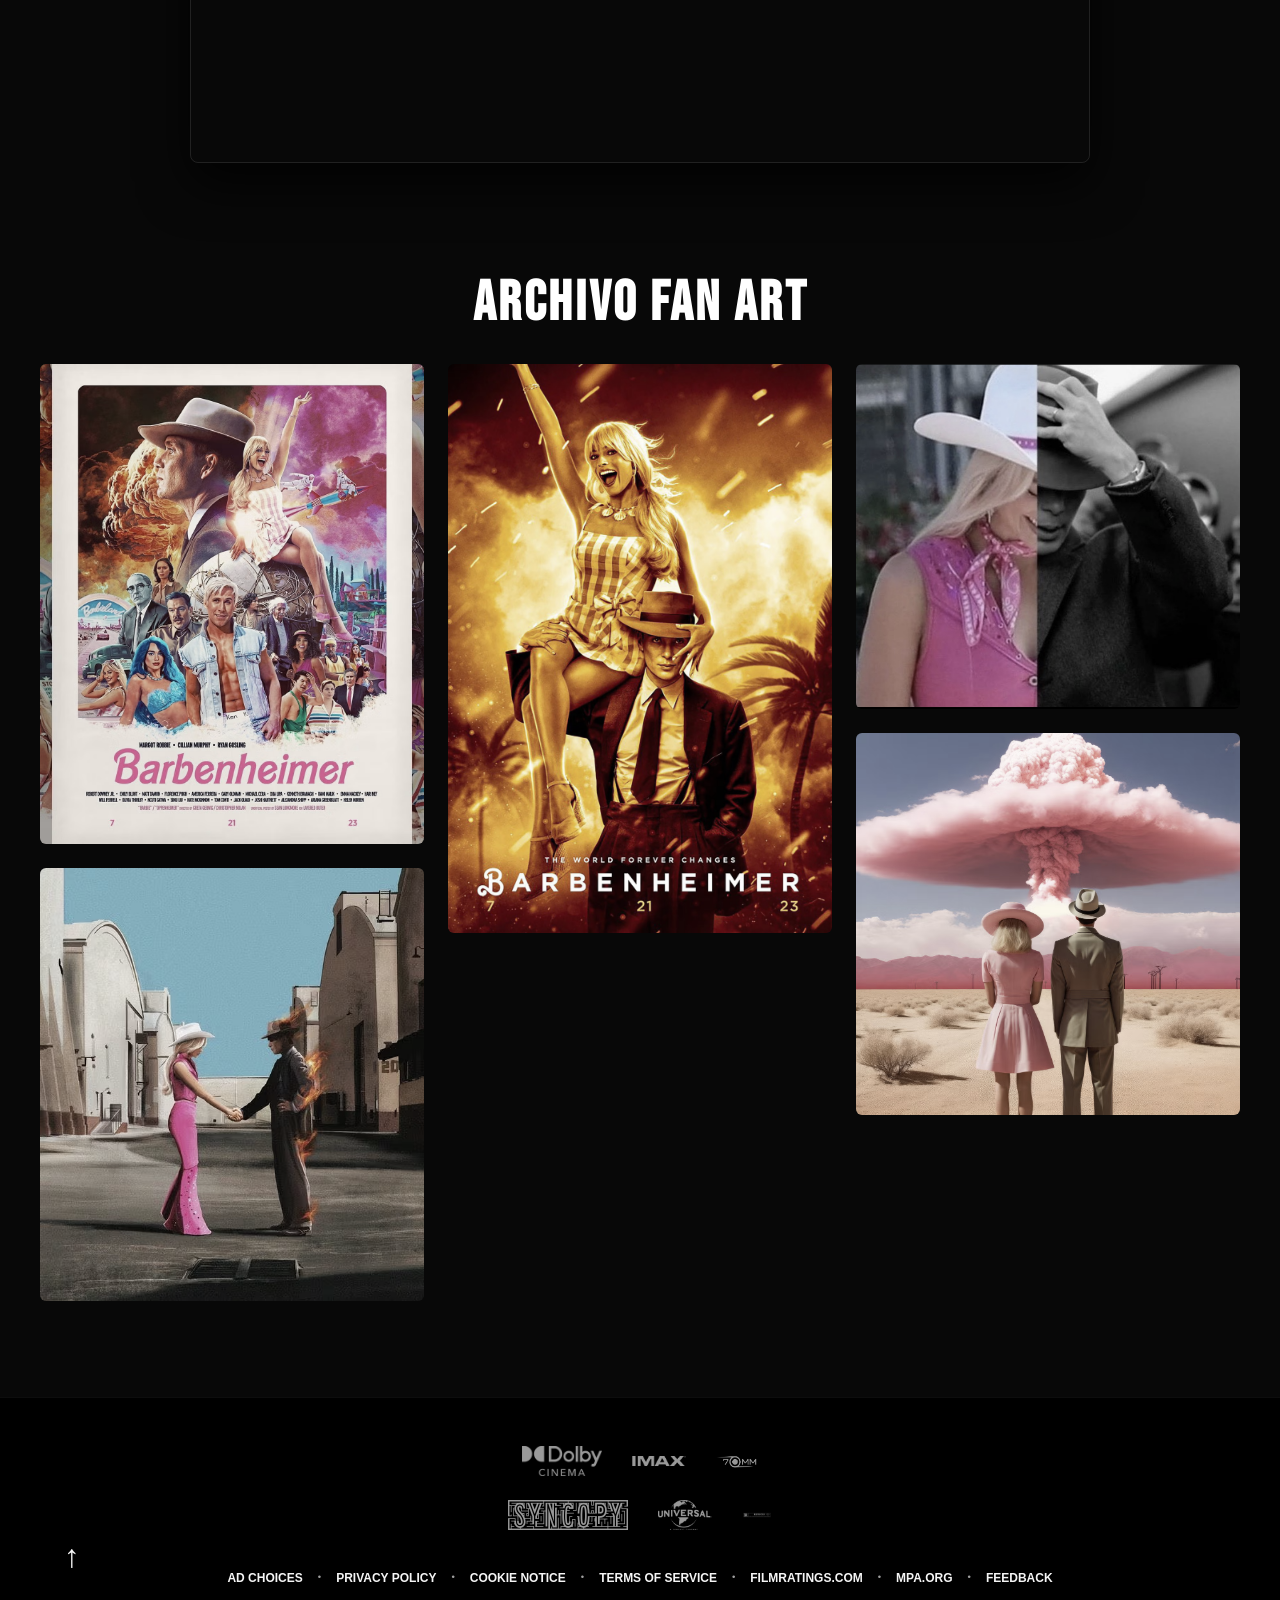
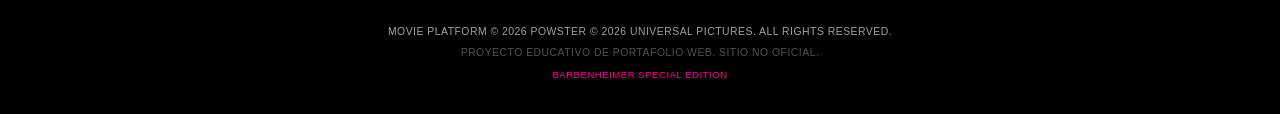
==== commit 7dec1e6b: "Fix error Barbenheimer Se arreglo un error que no aparecía la imagen principal de la pagina barbenhe" ====
--- a/barbenheimer.html
+++ b/barbenheimer.html
@@ -26,7 +26,7 @@
             justify-content: center;
             align-items: center;
             /* Usa la imagen que subiste, asegúrate de guardarla en la carpeta img/ */
-            background: linear-gradient(rgba(0,0,0,0.3), rgba(5,5,5,1)), url('img/barbenheimer.jpg') center/cover fixed;
+            background: linear-gradient(rgba(0,0,0,0.3), rgba(5,5,5,1)), url('img/Barbenheimer.jpg') center/cover fixed;
             text-align: center;
             overflow: hidden;
             margin-top: 60px;
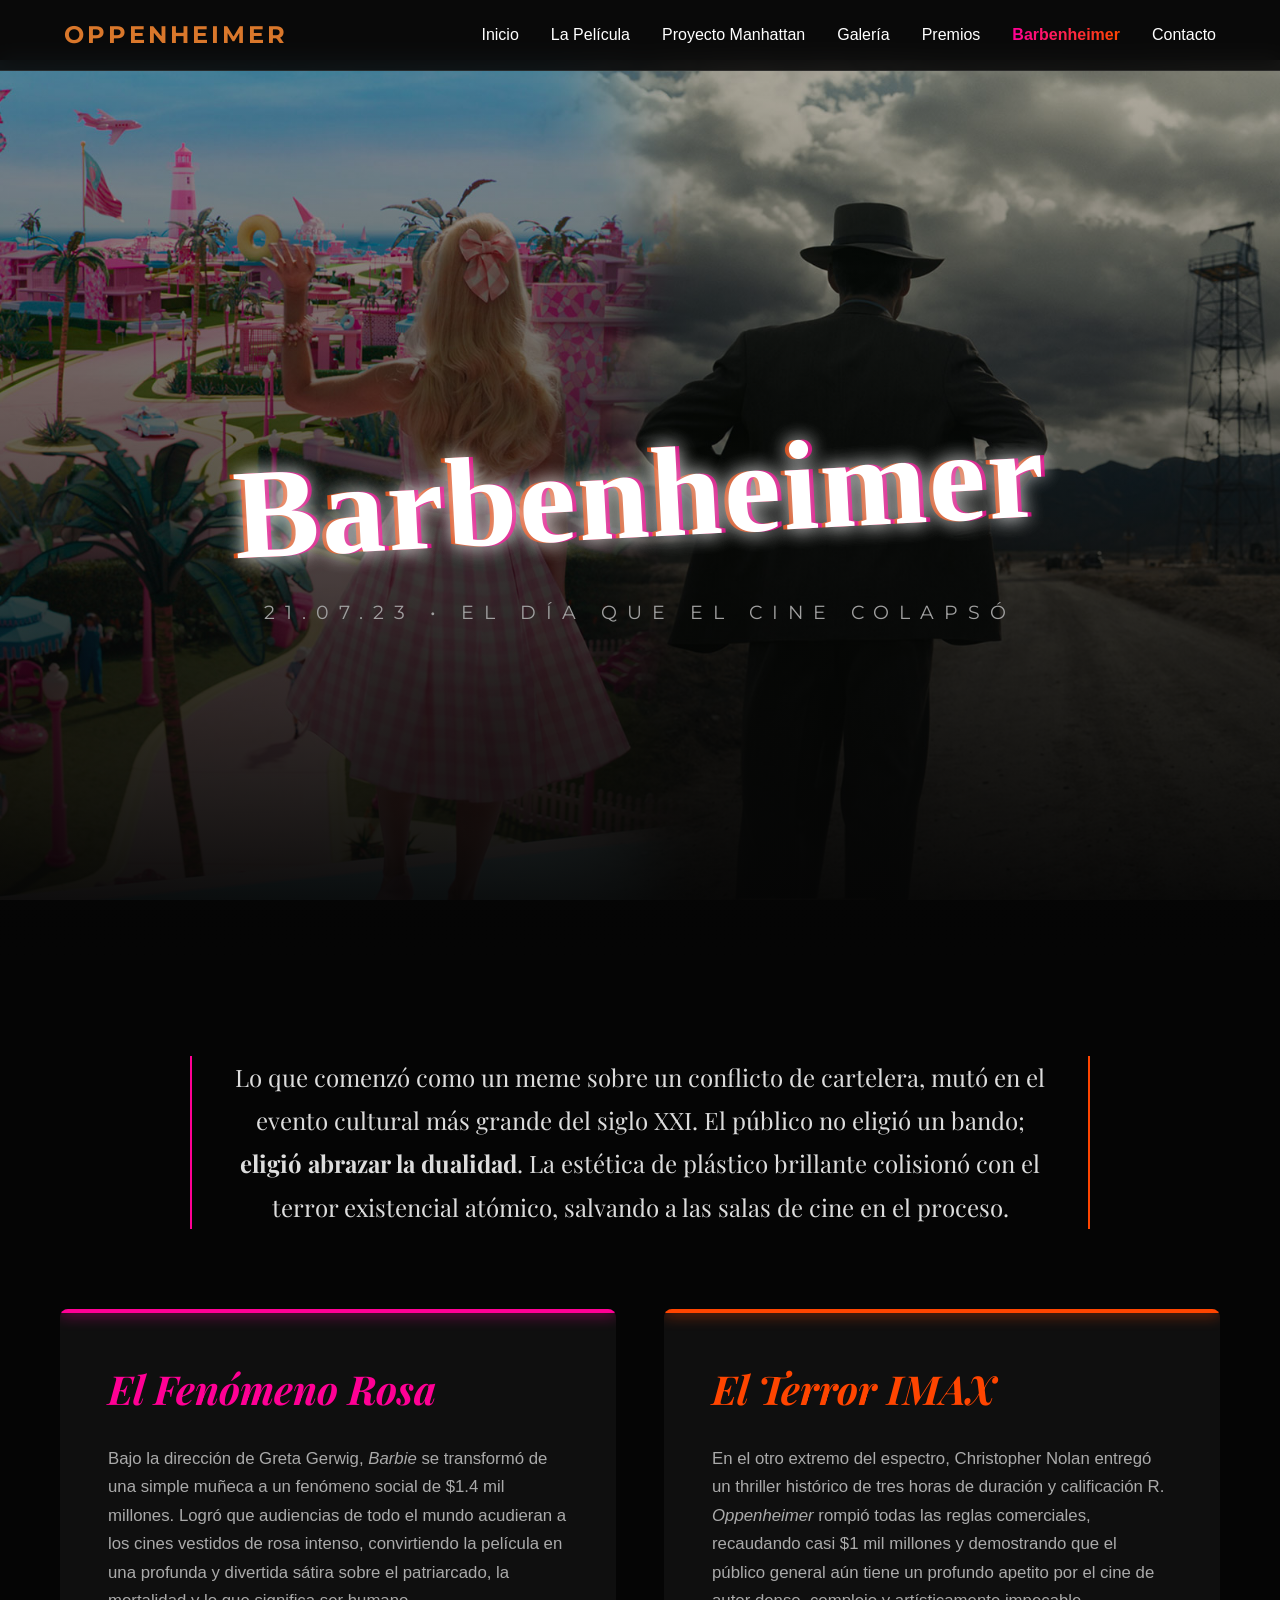
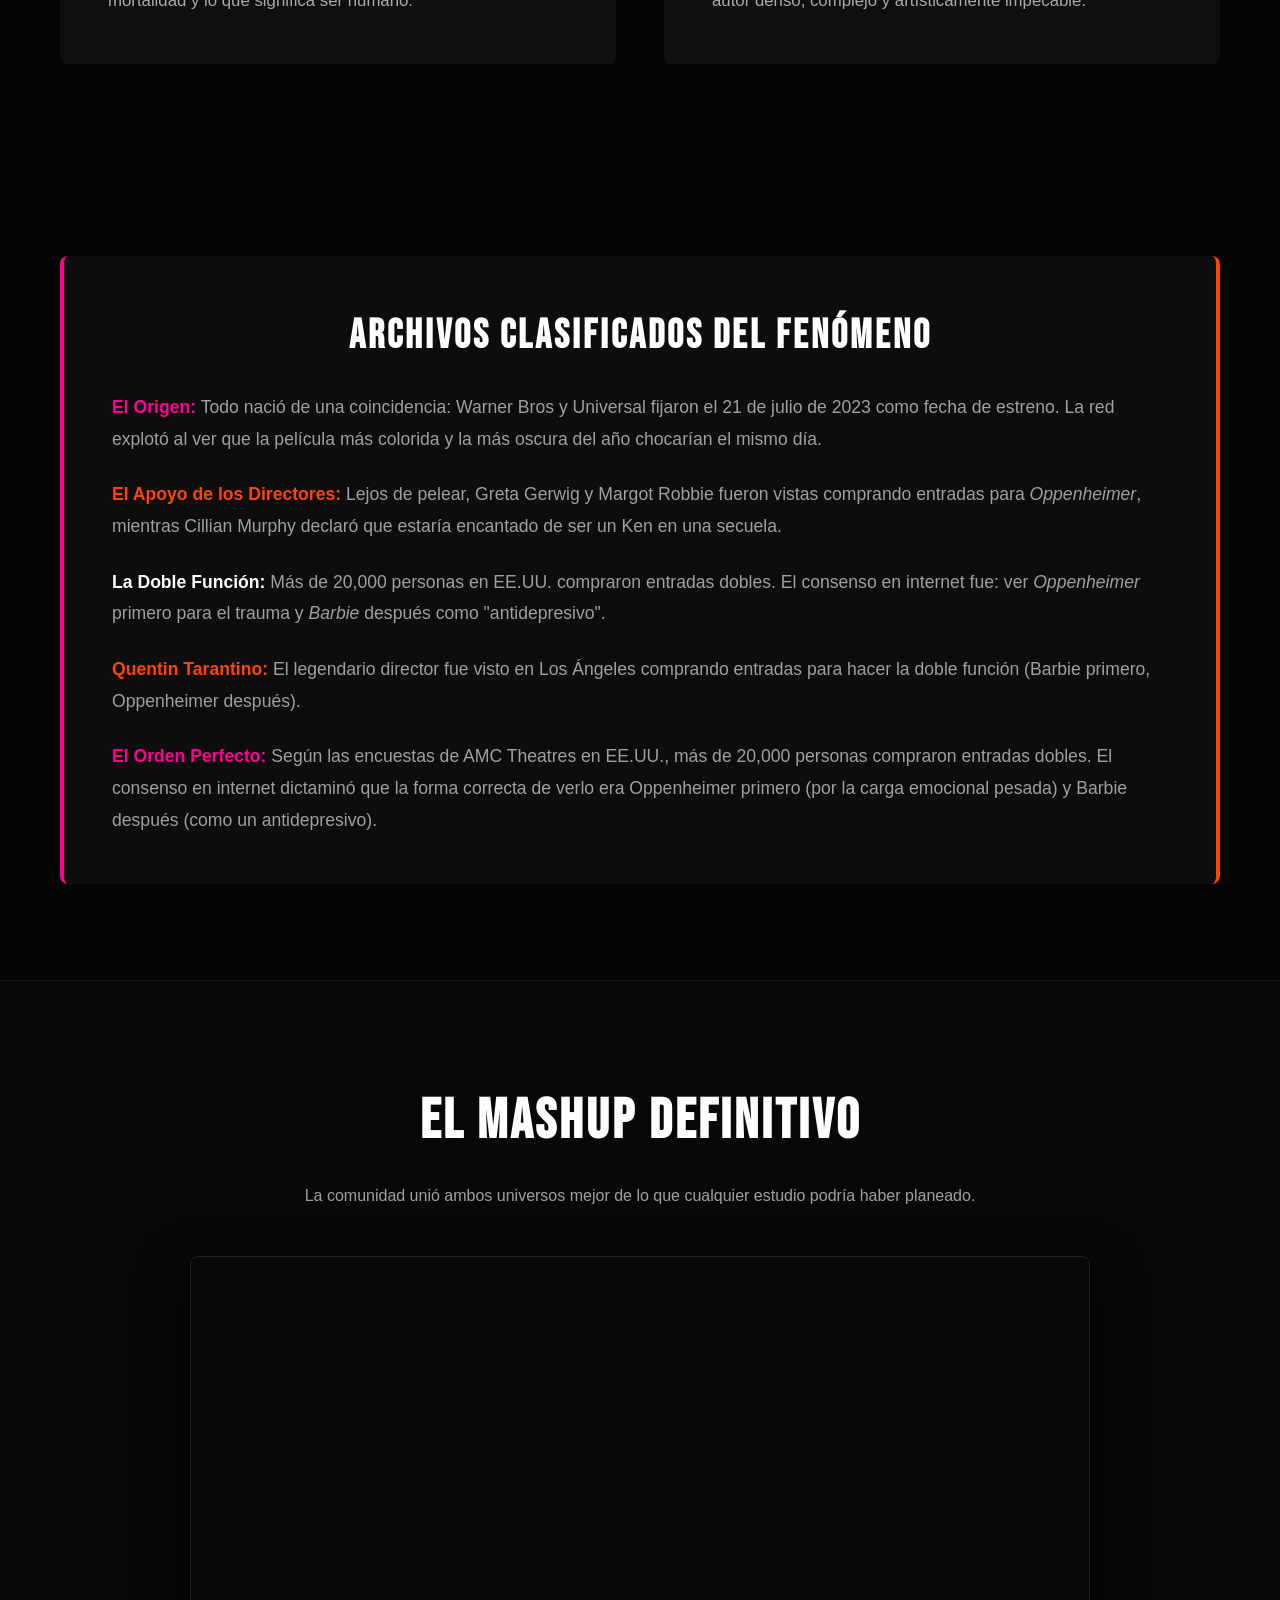
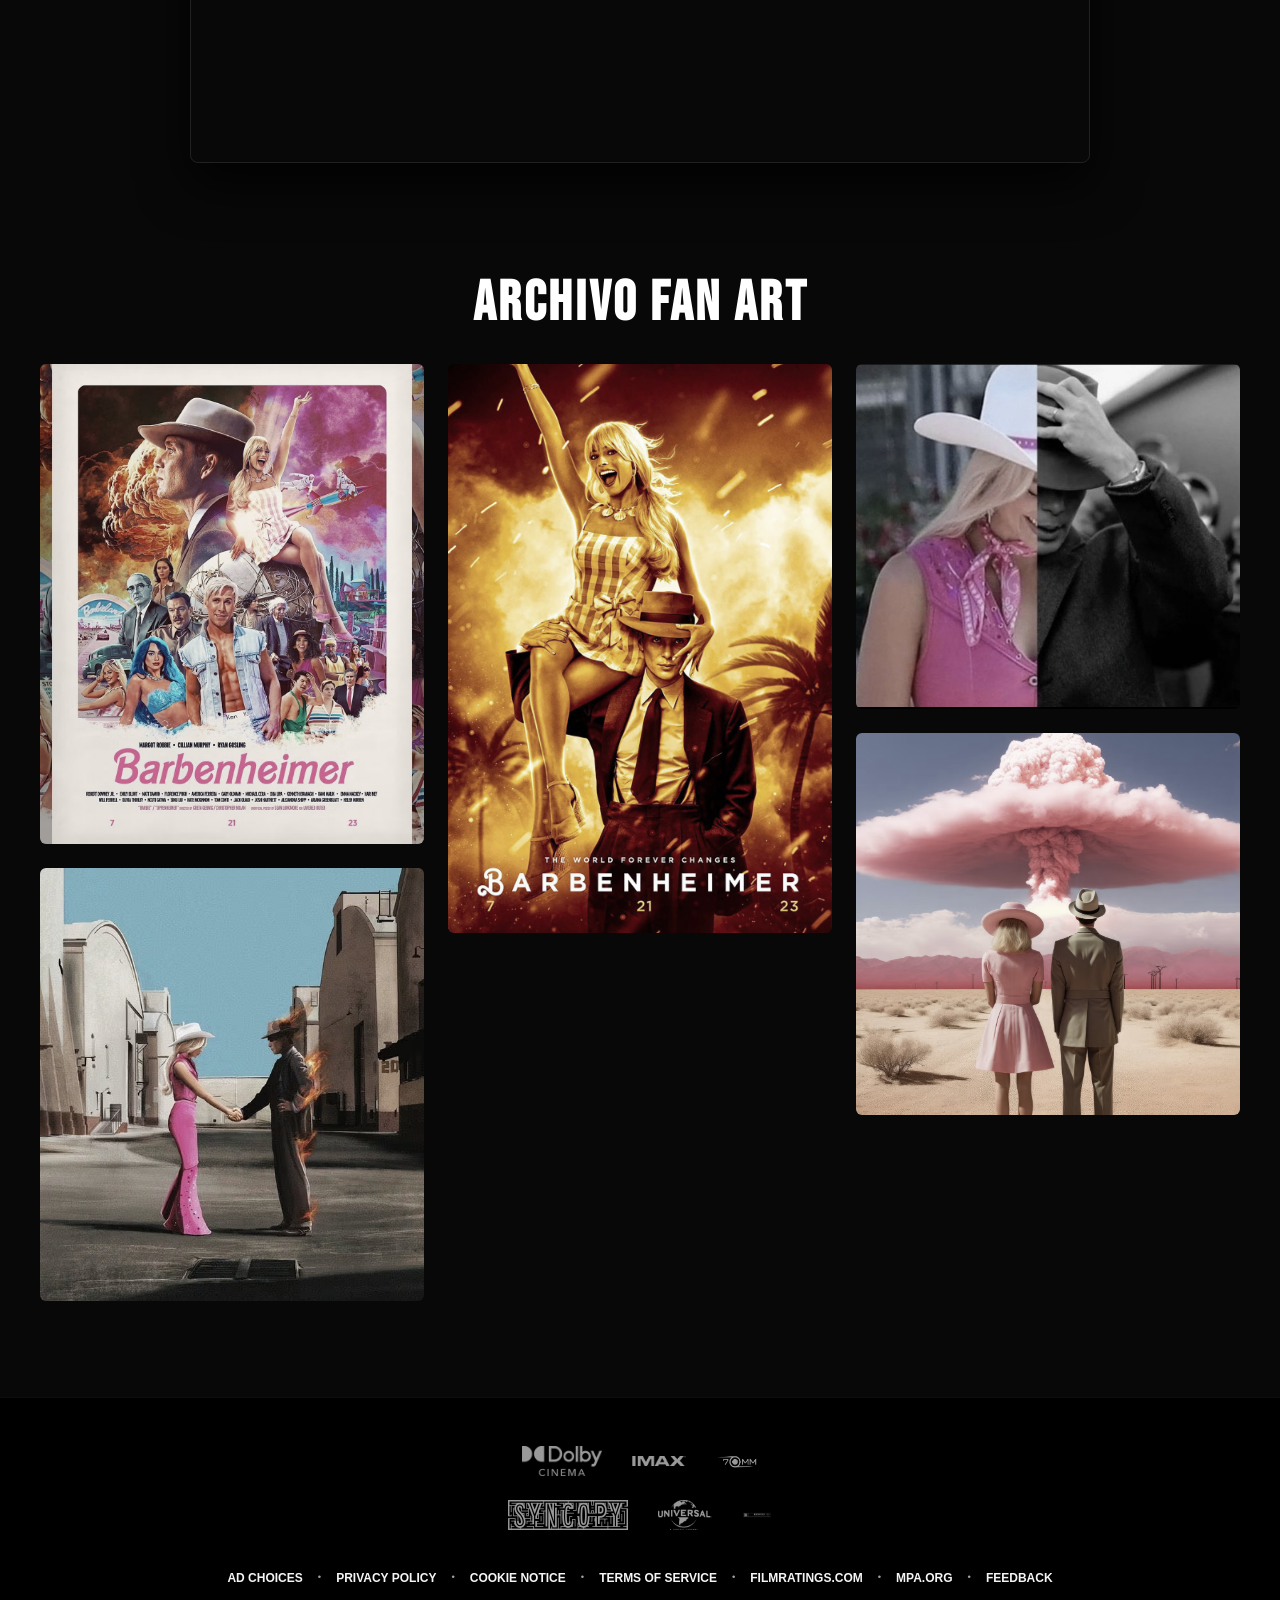
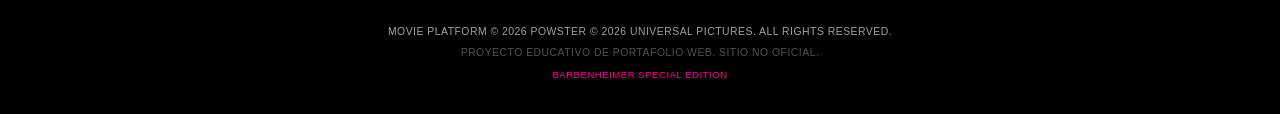
==== commit 4013b1c1: "Actualización menor Se agrego un efecto al enviar el formulario, se modifico el botón de volver para" ====
--- a/barbenheimer.html
+++ b/barbenheimer.html
@@ -226,7 +226,7 @@
                 <li><a href="historia.html">Proyecto Manhattan</a></li>
                 <li><a href="galeria.html">Galería</a></li>
                 <li><a href="premios.html">Premios</a></li>
-                <li><a href="barbenheimer.html" style="background: linear-gradient(90deg, #ff0095, #ff4500); -webkit-background-clip: text; -webkit-text-fill-color: transparent; font-weight: bold;">Barbenheimer</a></li>
+                <li><a href="barbenheimer.html" style="background: linear-gradient(90deg, #ff0095, #ff4500); -webkit-background-clip: text; background-clip: text; -webkit-text-fill-color: transparent; color: transparent; font-weight: bold;">Barbenheimer</a></li>
                 <li><a href="contacto.html">Contacto</a></li>
             </ul>
         </nav>
--- a/css/styles.css
+++ b/css/styles.css
@@ -128,22 +128,38 @@
 
 /* El botón de flecha a la izquierda */
 .back-to-top {
-    position: absolute;
-    left: 5%;
-    top: 50%;
-    transform: translateY(-50%);
-    background: transparent;
+    position: fixed; /* Ahora es fijo en la pantalla */
+    bottom: 30px;
+    right: 30px;
+    width: 50px;
+    height: 50px;
+    background: var(--accent-color);
+    color: #000;
     border: none;
-    color: var(--text-main);
-    font-size: 2rem;
-    font-weight: 300;
+    border-radius: 50%;
     cursor: pointer;
-    transition: var(--transition);
+    z-index: 2000;
+    display: flex;
+    align-items: center;
+    justify-content: center;
+    font-size: 1.5rem;
+    font-weight: bold;
+    box-shadow: 0 4px 15px rgba(0,0,0,0.5);
+    transition: all 0.3s ease;
+    opacity: 0; /* Empieza oculto */
+    visibility: hidden;
+    pointer-events: none;
+}
+
+.back-to-top.show {
+    opacity: 1; /* Se muestra al hacer scroll */
+    visibility: visible;
+    pointer-events: auto;
 }
 
 .back-to-top:hover {
-    color: var(--accent-color);
-    transform: translateY(-50%) scale(1.2); /* Efecto al pasar el mouse */
+    transform: scale(1.1) translateY(-5px);
+    background: #fff;
 }
 
 /* Estructura para los logos */
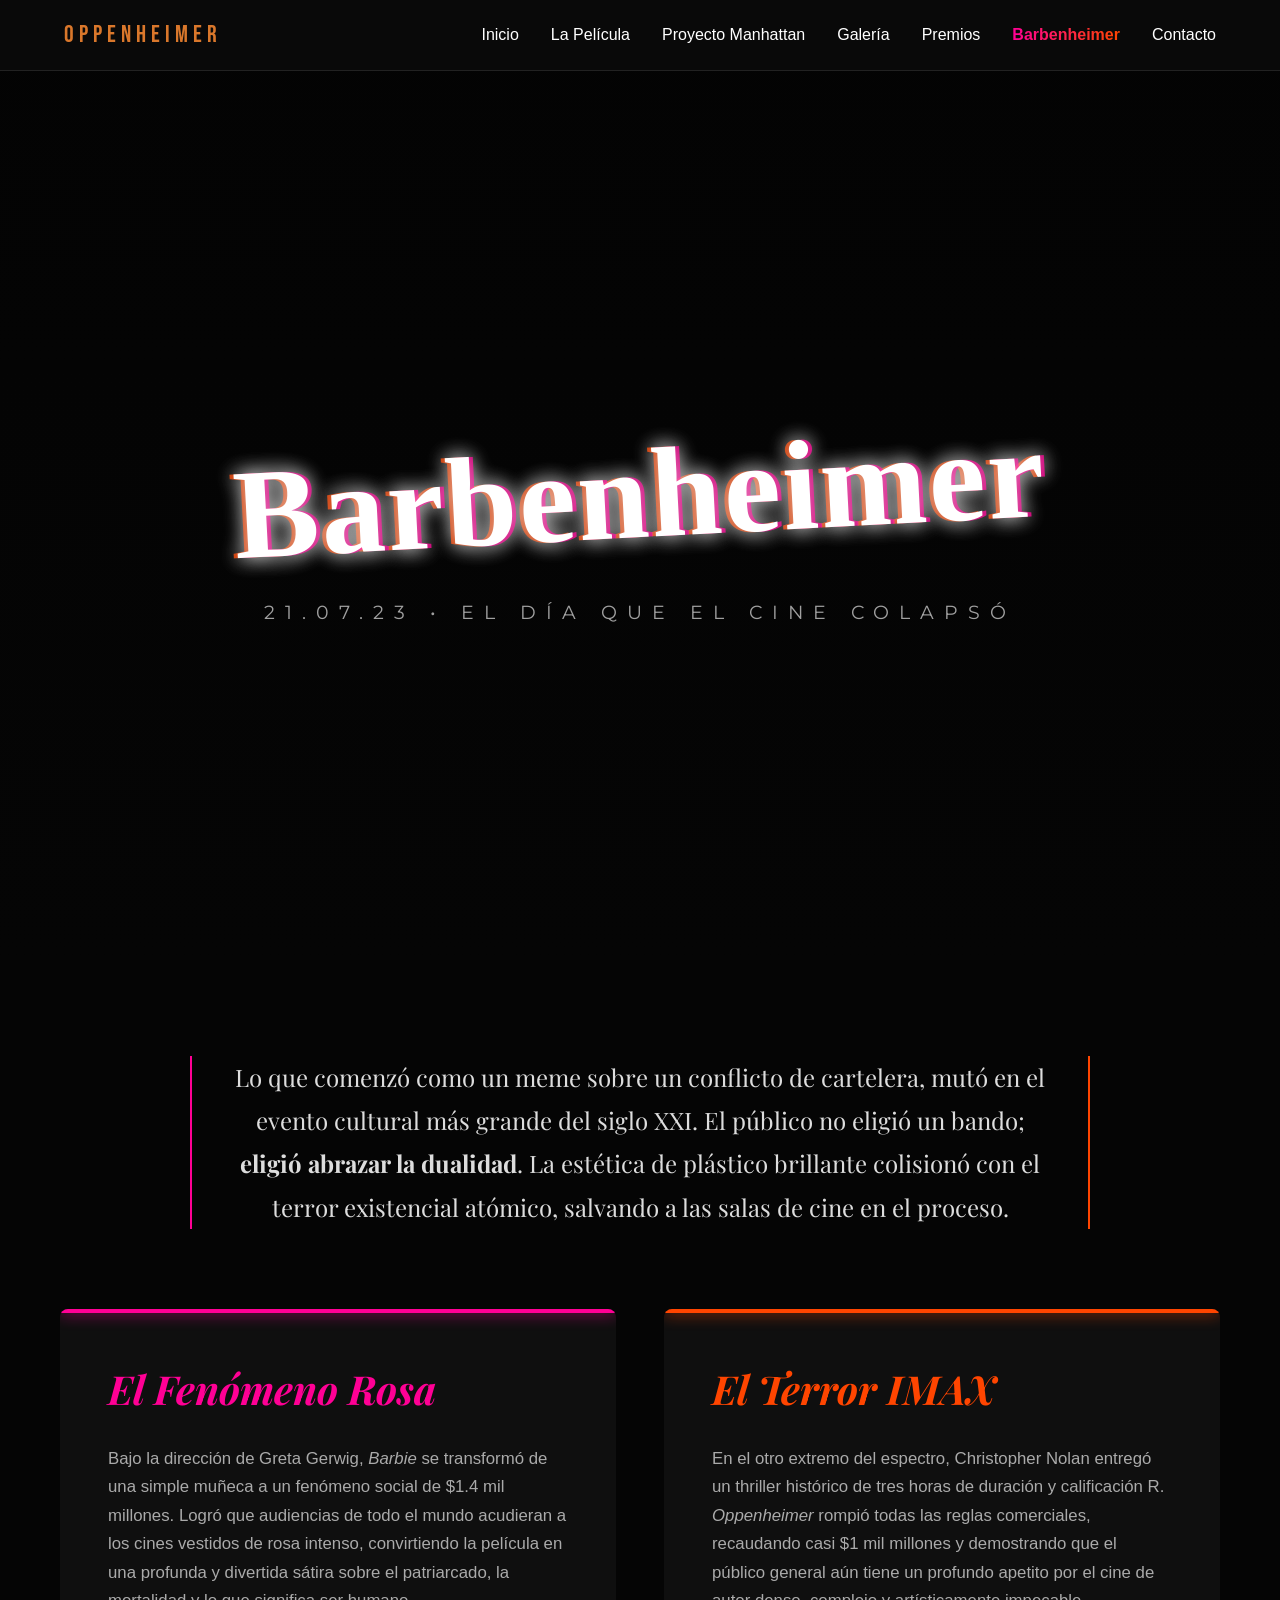
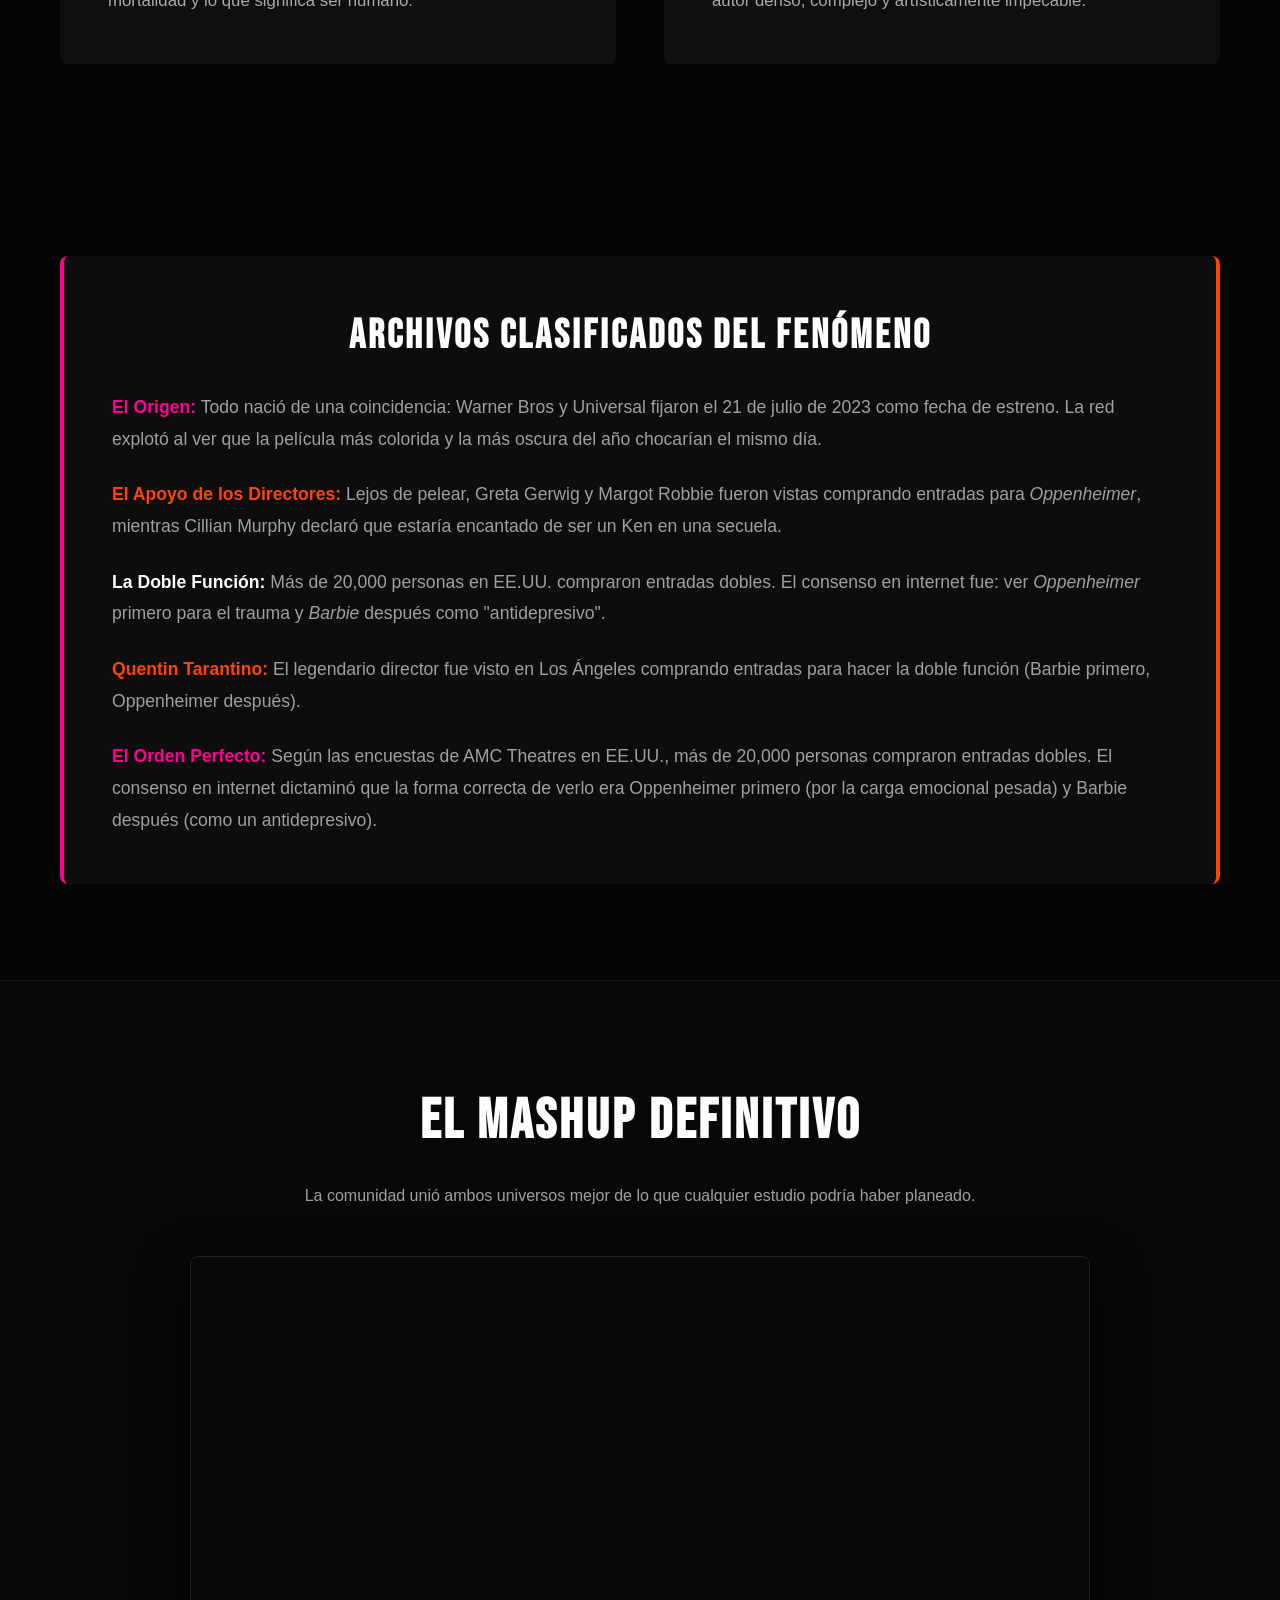
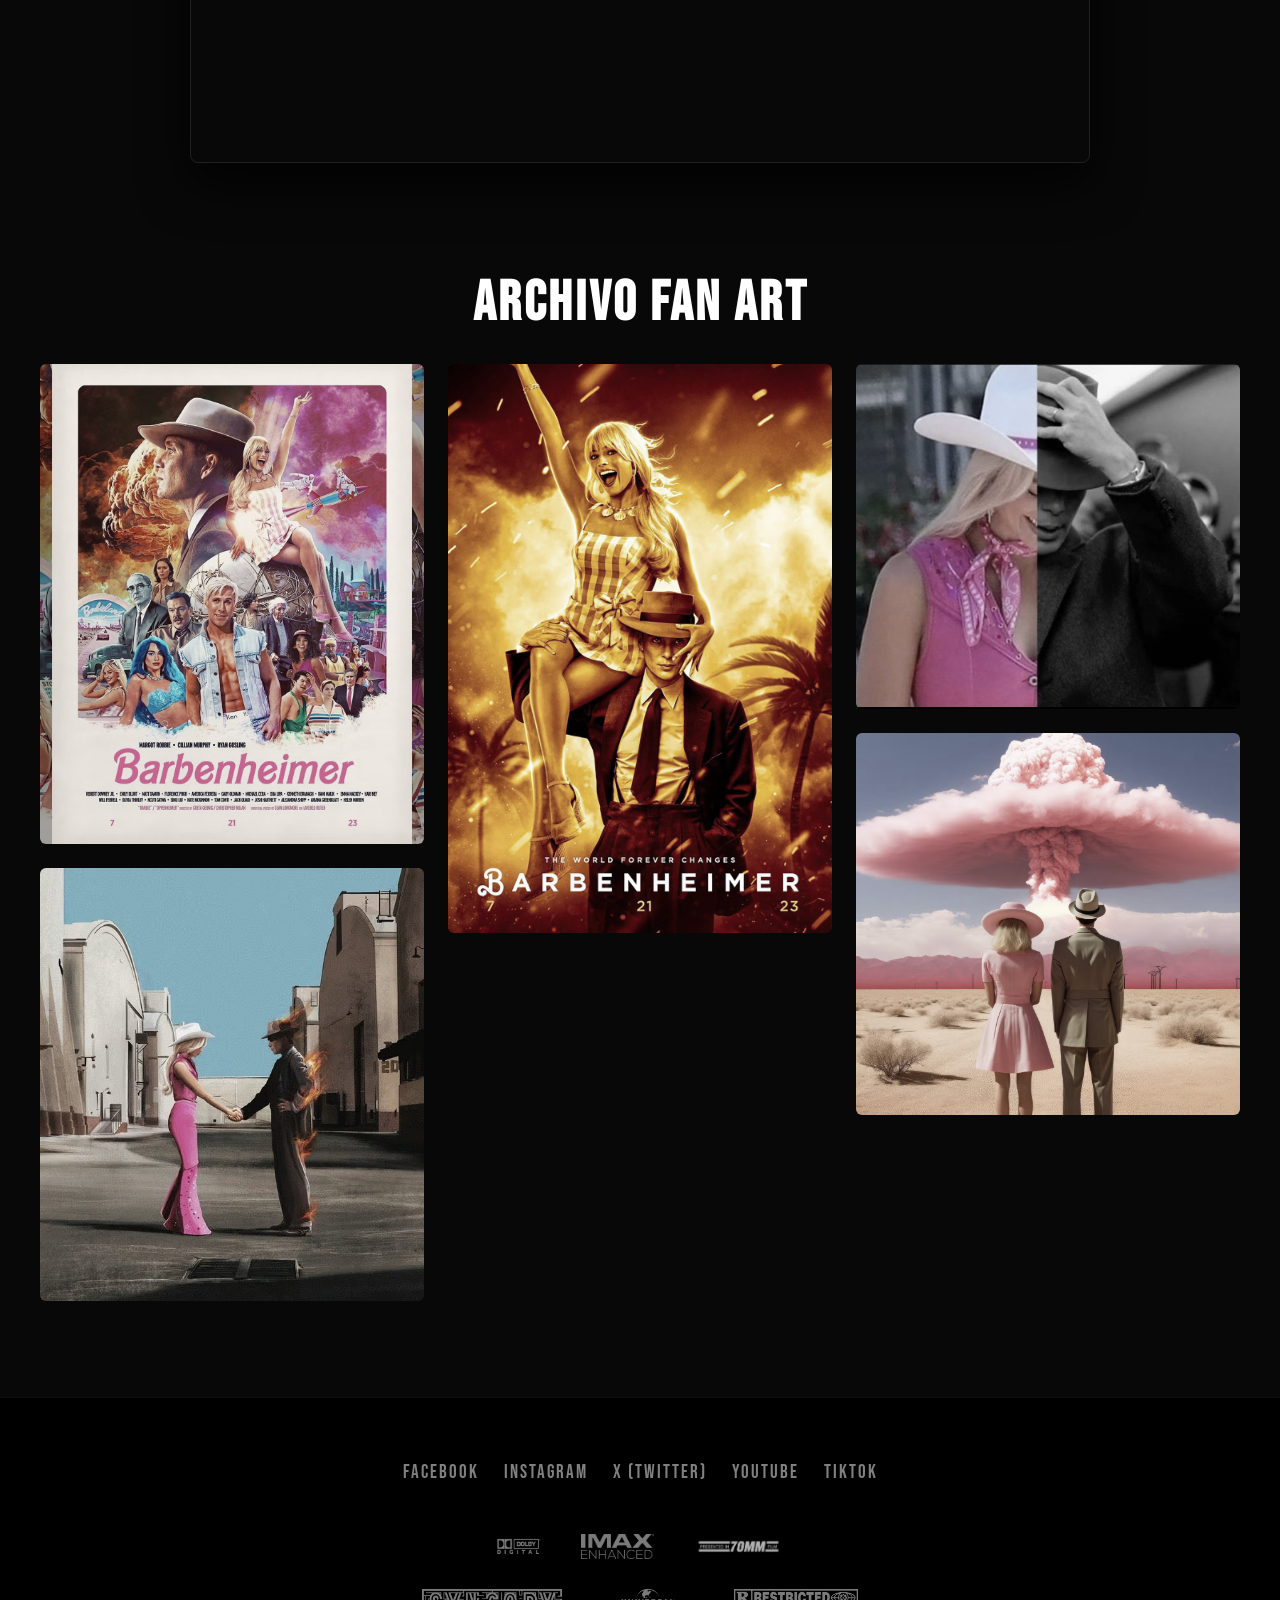
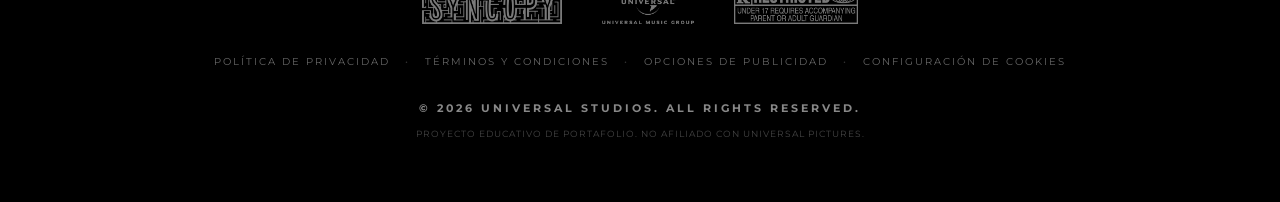
==== commit 0ea169f2: "Actualizacion Se borraron las etiquetas Styles de HTML y se pasaron al CSS" ====
--- a/barbenheimer.html
+++ b/barbenheimer.html
@@ -10,209 +10,7 @@
     <link rel="stylesheet" href="css/styles.css">
     
     <style>
-        :root {
-            --barbie-pink: #ff0095;
-            --oppie-orange: #ff4500;
-        }
 
-        body { background: #050505; color: #fff; }
-
-        /* ================= HERO EDITORIAL (Fondo fijo) ================= */
-        .bh-hero {
-            position: relative;
-            height: 100vh;
-            display: flex;
-            flex-direction: column;
-            justify-content: center;
-            align-items: center;
-            /* Usa la imagen que subiste, asegúrate de guardarla en la carpeta img/ */
-            background: linear-gradient(rgba(0,0,0,0.3), rgba(5,5,5,1)), url('img/Barbenheimer.jpg') center/cover fixed;
-            text-align: center;
-            overflow: hidden;
-            margin-top: 60px;
-        }
-
-        /* ================= EFECTO GLITCH EN EL TÍTULO ================= */
-/* Estilo del título con fuente de Barbie */
-.glitch-title {
-    font-family: 'Pacifico', cursive; /* Cambiamos a la fuente de Barbie */
-    font-size: clamp(3.5rem, 10vw, 8rem); /* Tamaño ajustado para cursiva */
-    color: #fff;
-    position: relative;
-    letter-spacing: 2px; /* Menor espaciado para que las letras se conecten */
-    text-shadow: 0 0 20px rgba(255,255,255,0.5);
-    transform: rotate(-3deg); /* Inclinación juguetona */
-    text-transform: none; /* Importante: Barbie no usa solo mayúsculas */
-}
-
-/* Capas de color para el efecto Glitch */
-.glitch-title::before, .glitch-title::after {
-    content: "Barbenheimer"; /* Debe coincidir exactamente con el HTML */
-    position: absolute;
-    top: 0;
-    left: 0;
-    width: 100%;
-    height: 100%;
-    opacity: 0.8;
-}
-
-.glitch-title::before {
-    color: var(--barbie-pink);
-    z-index: -1;
-    left: 4px;
-    animation: glitch-anim-1 3s infinite linear alternate-reverse;
-}
-
-.glitch-title::after {
-    color: var(--oppie-orange);
-    z-index: -2;
-    left: -4px;
-    animation: glitch-anim-2 4s infinite linear alternate-reverse;
-}
-
-        /* (Las animaciones @keyframes glitch-left y glitch-right déjalas igual) */
-
-        @keyframes glitch-anim-1 {
-            0% { clip-path: inset(20% 0 80% 0); transform: translate(-2px, 1px); }
-            20% { clip-path: inset(60% 0 10% 0); transform: translate(2px, -1px); }
-            40% { clip-path: inset(40% 0 50% 0); transform: translate(-2px, 2px); }
-            60% { clip-path: inset(80% 0 5% 0); transform: translate(2px, -2px); }
-            80% { clip-path: inset(10% 0 70% 0); transform: translate(-1px, 1px); }
-            100% { clip-path: inset(30% 0 50% 0); transform: translate(1px, -1px); }
-        }
-        @keyframes glitch-anim-2 {
-            0% { clip-path: inset(10% 0 60% 0); transform: translate(2px, 1px); }
-            20% { clip-path: inset(30% 0 20% 0); transform: translate(-2px, 2px); }
-            40% { clip-path: inset(70% 0 10% 0); transform: translate(2px, -1px); }
-            60% { clip-path: inset(20% 0 50% 0); transform: translate(-2px, 1px); }
-            80% { clip-path: inset(50% 0 30% 0); transform: translate(1px, 2px); }
-            100% { clip-path: inset(5% 0 80% 0); transform: translate(-1px, -2px); }
-        }
-
-        .bh-subtitle {
-            font-family: var(--font-title);
-            font-size: 1.2rem;
-            letter-spacing: 10px;
-            color: var(--text-muted);
-            text-transform: uppercase;
-        }
-
-        /* ================= CONTENIDO EDITORIAL ================= */
-        .editorial-section {
-            max-width: 1200px;
-            margin: 0 auto;
-            padding: 6rem 20px;
-        }
-
-        .editorial-intro {
-            text-align: center;
-            font-size: 1.5rem;
-            line-height: 1.8;
-            font-family: 'Playfair Display', serif;
-            color: #ddd;
-            max-width: 900px;
-            margin: 0 auto 5rem auto;
-            border-left: 2px solid var(--barbie-pink);
-            border-right: 2px solid var(--oppie-orange);
-            padding: 0 2rem;
-        }
-
-        /* ================= TARJETAS DE IMPACTO (Diseño Dual) ================= */
-        .dual-cards-container {
-            display: grid;
-            grid-template-columns: repeat(auto-fit, minmax(300px, 1fr));
-            gap: 3rem;
-            margin-bottom: 6rem;
-        }
-
-        .bh-card {
-            background: #0f0f0f;
-            padding: 3rem;
-            border-radius: 8px;
-            position: relative;
-            overflow: hidden;
-            transition: transform 0.4s ease;
-        }
-
-        .bh-card:hover { transform: translateY(-10px); }
-
-        .bh-card::before {
-            content: '';
-            position: absolute;
-            top: 0; left: 0; width: 100%; height: 4px;
-        }
-
-        .card-barbie::before { background: var(--barbie-pink); box-shadow: 0 0 15px var(--barbie-pink); }
-        .card-oppie::before { background: var(--oppie-orange); box-shadow: 0 0 15px var(--oppie-orange); }
-
-        .card-title {
-            font-family: 'Playfair Display', serif;
-            font-size: 2.5rem;
-            font-style: italic;
-            margin-bottom: 1.5rem;
-        }
-
-        .card-barbie .card-title { color: var(--barbie-pink); }
-        .card-oppie .card-title { color: var(--oppie-orange); }
-
-        .card-text { font-size: 1.05rem; color: #aaa; line-height: 1.7; }
-
-        /* ================= SECCIÓN FAN ART & VIDEO ================= */
-        .media-section {
-            background: #080808;
-            padding: 6rem 20px;
-            border-top: 1px solid rgba(255,255,255,0.05);
-        }
-
-        .section-heading {
-            text-align: center;
-            font-family: 'Bebas Neue', cursive;
-            font-size: 3.5rem;
-            letter-spacing: 3px;
-            margin-bottom: 1rem;
-        }
-
-        /* Video Contenedor */
-        .video-wrapper {
-            max-width: 900px;
-            margin: 3rem auto 6rem auto;
-            aspect-ratio: 16/9;
-            border-radius: 8px;
-            overflow: hidden;
-            box-shadow: 0 20px 50px rgba(0,0,0,0.8);
-            border: 1px solid rgba(255,255,255,0.1);
-        }
-
-        /* Galería Masonry para Fan Arts */
-        .fanart-masonry {
-            columns: 3;
-            column-gap: 1.5rem;
-            max-width: 1200px;
-            margin: 0 auto;
-        }
-
-        @media (max-width: 800px) { .fanart-masonry { columns: 2; } }
-        @media (max-width: 500px) { .fanart-masonry { columns: 1; } }
-
-        .fanart-item {
-            margin-bottom: 1.5rem;
-            break-inside: avoid;
-            border-radius: 6px;
-            overflow: hidden;
-            position: relative;
-        }
-
-        .fanart-item img {
-            width: 100%;
-            display: block;
-            transition: transform 0.5s ease, filter 0.5s ease;
-            filter: grayscale(40%);
-        }
-
-        .fanart-item:hover img {
-            transform: scale(1.05);
-            filter: grayscale(0%);
-        }
     </style>
 </head>
 <body>
@@ -317,38 +115,44 @@
         </section>
     </main>
 
-<footer>
-        <button class="back-to-top" id="backToTop" aria-label="Volver arriba">↑</button>
-        <div class="footer-content">
-            <div class="footer-logos tech-logos">
-                <img src="img/Dolby.png" alt="Dolby Cinema">
-                <img src="img/imax.png" alt="IMAX">
-                <img src="img/70mm.png" alt="70MM FILM">
+    <button class="back-to-top" id="backToTop" aria-label="Volver arriba">↑</button>
+
+<footer class="hollywood-footer">
+        <div class="footer-inner">
+            
+            <div class="footer-socials">
+                <a href="https://www.facebook.com/universalpictures/" target="_blank">FACEBOOK</a>
+                <a href="https://www.instagram.com/universalpictures/" target="_blank">INSTAGRAM</a>
+                <a href="https://twitter.com/UniversalPics" target="_blank">X (TWITTER)</a>
+                <a href="https://www.youtube.com/user/universalpictures" target="_blank">YOUTUBE</a>
+                <a href="https://www.tiktok.com/@universalpics" target="_blank">TIKTOK</a>
             </div>
-            <div class="footer-logos studio-logos">
-                <img src="img/Syncopy.png" alt="Syncopy">
-                <img src="img/Universal.png" alt="Universal Pictures">
-                <img src="img/rated-r.png" alt="Rated R"> 
+
+            <div class="billing-row tech-row">
+                <img src="img/dolby2.png" alt="Dolby" class="footer-img">
+                <img src="img/imax.png" alt="IMAX" class="footer-img">
+                <img src="img/70mm2.png" alt="70MM" class="footer-img">
             </div>
-            <ul class="footer-links">
-                <li><a href="#">Ad Choices</a></li>
-                <li class="separator">•</li>
-                <li><a href="#">Privacy Policy</a></li>
-                <li class="separator">•</li>
-                <li><a href="#">Cookie Notice</a></li>
-                <li class="separator">•</li>
-                <li><a href="#">Terms of Service</a></li>
-                <li class="separator">•</li>
-                <li><a href="#">Filmratings.com</a></li>
-                <li class="separator">•</li>
-                <li><a href="#">MPA.ORG</a></li>
-                <li class="separator">•</li>
-                <li><a href="#">Feedback</a></li>
-            </ul>
-            <div class="footer-copyright">
-                <p>MOVIE PLATFORM © 2026 POWSTER &copy; 2026 Universal Pictures. ALL RIGHTS RESERVED.</p>
-                <p style="margin-top: 5px; opacity: 0.5;">Proyecto educativo de portafolio web. Sitio no oficial.</p>
-                <p style="margin-top: 5px; color: var(--barbie-pink); font-size: 0.6rem;">BARBENHEIMER SPECIAL EDITION</p>
+
+            <div class="billing-row studio-row">
+                <img src="img/Syncopy.png" alt="Syncopy" class="footer-img">
+                <img src="img/Universal.png" alt="Universal" class="footer-img">
+                <img src="img/rated-r.png" alt="Rated R" class="footer-img">
+            </div>
+
+            <nav class="footer-legal-nav">
+                <a href="#">POLÍTICA DE PRIVACIDAD</a>
+                <span class="dot">•</span>
+                <a href="#">TÉRMINOS Y CONDICIONES</a>
+                <span class="dot">•</span>
+                <a href="#">OPCIONES DE PUBLICIDAD</a>
+                <span class="dot">•</span>
+                <a href="#">CONFIGURACIÓN DE COOKIES</a>
+            </nav>
+
+            <div class="footer-copyright-block">
+                <p class="main-copy">© 2026 UNIVERSAL STUDIOS. ALL RIGHTS RESERVED.</p>
+                <p class="disclaimer">PROYECTO EDUCATIVO DE PORTAFOLIO. NO AFILIADO CON UNIVERSAL PICTURES.</p>
             </div>
         </div>
     </footer>
--- a/css/styles.css
+++ b/css/styles.css
@@ -40,10 +40,10 @@
     margin: 0 auto;
 }
 .logo {
-    font-family: var(--font-title);
+    font-family: 'Bebas Neue', cursive;
     font-size: 1.5rem;
-    font-weight: 700;
-    letter-spacing: 3px;
+    font-weight: 400;
+    letter-spacing: 5px;
     color: var(--accent-color);
 }
 .nav-links {
@@ -108,141 +108,105 @@
 }
 
 /* ================= FOOTER ================= */
-/* ================= FOOTER ESTILO HOLLYWOOD ================= */
-footer {
-    background-color: #000; /* Fondo negro puro como en la imagen */
-    padding: 3rem 5% 2rem 5%; /* Más espacio arriba y abajo */
-    border-top: 1px solid rgba(255,255,255,0.05);
-    position: relative;
-    font-family: var(--font-body);
-}
-
-.footer-content {
-    max-width: 1200px;
+/* ================= NEW HOLLYWOOD FOOTER STYLE ================= */
+.hollywood-footer {
+    background-color: #000;
+    padding: 60px 20px;
+    border-top: 1px solid rgba(255, 255, 255, 0.05);
+    text-align: center;
+}
+
+.footer-inner {
+    max-width: 1000px;
     margin: 0 auto;
+}
+
+/* Alineación de filas de logos */
+.billing-row {
     display: flex;
-    flex-direction: column;
-    align-items: center;
-    gap: 1.5rem;
-}
-
-/* El botón de flecha a la izquierda */
-.back-to-top {
-    position: fixed; /* Ahora es fijo en la pantalla */
-    bottom: 30px;
-    right: 30px;
-    width: 50px;
-    height: 50px;
-    background: var(--accent-color);
-    color: #000;
-    border: none;
-    border-radius: 50%;
-    cursor: pointer;
-    z-index: 2000;
-    display: flex;
-    align-items: center;
-    justify-content: center;
-    font-size: 1.5rem;
-    font-weight: bold;
-    box-shadow: 0 4px 15px rgba(0,0,0,0.5);
-    transition: all 0.3s ease;
-    opacity: 0; /* Empieza oculto */
-    visibility: hidden;
-    pointer-events: none;
-}
-
-.back-to-top.show {
-    opacity: 1; /* Se muestra al hacer scroll */
-    visibility: visible;
-    pointer-events: auto;
-}
-
-.back-to-top:hover {
-    transform: scale(1.1) translateY(-5px);
-    background: #fff;
-}
-
-/* Estructura para los logos */
-.footer-logos {
-    display: flex;
-    flex-wrap: wrap;
     justify-content: center;
     align-items: center;
-    gap: 30px;
-}
-
-/* Estilos de los logos */
-.footer-logos img {
-    height: 30px; 
-    /* AQUÍ ESTÁ LA MAGIA: invert(1) vuelve el negro en blanco puro */
-    filter: invert(1);
-    opacity: 0.6; /* Los dejamos un poco transparentes para que no brillen demasiado */
-    transition: var(--transition);
-    
-    color: var(--text-main); 
-    font-family: var(--font-title);
-}
-
-/* Al pasar el mouse */
-.footer-logos img:hover {
-    opacity: 1; /* Al pasar el mouse se vuelven 100% blancos y opacos */
-    /* Mantenemos el invert(1) para que sigan siendo blancos */
-    filter: invert(1);
-}
-
-/* Enlaces legales */
-.footer-links {
-    display: flex;
+    gap: 40px;
+    margin-bottom: 25px;
     flex-wrap: wrap;
-    justify-content: center;
-    align-items: center;
-    list-style: none;
-    gap: 15px;
-    margin-top: 10px;
-}
-
-.footer-links a {
-    color: var(--text-main);
-    font-size: 0.75rem;
-    font-weight: bold;
-    text-transform: uppercase;
-}
-
-.footer-links a:hover {
+}
+
+.footer-img {
+    height: 25px; /* Altura pequeña para estilo créditos */
+    width: auto;
+    object-fit: contain;
+    /* Unifica todos los logos a un blanco sutil */
+    filter: brightness(0) invert(0.8); 
+    opacity: 0.6;
+    transition: all 0.3s ease;
+}
+
+.footer-img:hover {
+    filter: brightness(0) invert(1);
+    opacity: 1;
+    transform: scale(1.05);
+}
+
+/* Especial para logos redondos o cuadrados que se ven muy grandes */
+.studio-row .footer-img {
+    height: 35px; /* Un poco más grandes para compensar proporción */
+}
+
+/* Links Legales */
+.footer-legal-nav {
+    margin: 30px 0;
+    font-family: 'Montserrat', sans-serif;
+    font-size: 10px;
+    letter-spacing: 2px;
+}
+
+.footer-legal-nav a {
+    color: #666;
+    text-decoration: none;
+    transition: color 0.3s;
+}
+
+.footer-legal-nav a:hover {
     color: var(--accent-color);
 }
 
-.footer-links .separator {
-    color: var(--text-muted);
-    font-size: 0.6rem;
-}
-
-/* Copyright */
-.footer-copyright {
-    text-align: center;
-    font-size: 0.65rem;
-    color: var(--text-muted);
-    text-transform: uppercase;
-    letter-spacing: 0.5px;
-    margin-top: 10px;
-}
-
-/* Ajustes para teléfonos móviles */
-@media (max-width: 768px) {
-    .back-to-top {
-        position: relative;
-        left: auto;
-        top: auto;
-        transform: none;
-        margin-bottom: 2rem;
-        display: block;
-        width: 100%;
-    }
-    .back-to-top:hover {
-        transform: scale(1.1);
-    }
-    .footer-logos img {
-        height: 25px; /* Logos un poco más chicos en móvil */
+.dot {
+    color: #333;
+    margin: 0 10px;
+}
+
+/* Bloque de texto final */
+.footer-copyright-block {
+    font-family: 'Montserrat', sans-serif;
+    max-width: 700px;
+    margin: 0 auto;
+}
+
+.main-copy {
+    font-size: 11px;
+    font-weight: 700;
+    letter-spacing: 3px;
+    color: #888;
+    margin-bottom: 10px;
+}
+
+.disclaimer {
+    font-size: 9px;
+    color: #444;
+    line-height: 1.6;
+    letter-spacing: 1px;
+}
+
+/* Responsive para celulares */
+@media (max-width: 600px) {
+    .billing-row {
+        gap: 20px;
+    }
+    .footer-img {
+        height: 18px;
+    }
+    .studio-row .footer-img {
+        height: 25px;
     }
 }
 
@@ -390,11 +354,17 @@
 }
 
 /* Capa de sombra para que el texto resalte sobre el fuego/explosiones */
+/* Capa de sombra para que el texto resalte sobre el fuego y el borde inferior se desvanezca */
 .hero-overlay {
     position: absolute;
     top: 0; left: 0;
     width: 100%; height: 100%;
-    background: radial-gradient(circle, rgba(0,0,0,0.5) 0%, rgba(0,0,0,0.9) 100%);
+    /* El linear-gradient crea el fundido invisible en la parte de abajo (70% al 100%).
+       El radial-gradient mantiene la sombra circular que ya tenías.
+    */
+    background: 
+        linear-gradient(to bottom, rgba(10,10,10,0) 70%, var(--bg-color) 100%),
+        radial-gradient(circle, rgba(0,0,0,0.5) 0%, rgba(0,0,0,0.9) 100%);
     z-index: 2;
 }
 
@@ -403,6 +373,25 @@
     z-index: 3;
     text-align: center;
     padding: 0 20px;
+}
+
+/* Específico para el título h1 del inicio */
+.hero-content .logo {
+    /* Mínimo 2rem, escala con 12% del ancho de pantalla, máximo 8rem */
+    font-size: clamp(2rem, 12vw, 8rem); 
+    line-height: 0.9;
+    margin-bottom: 0.5rem;
+    display: block;
+    width: 100%;
+    word-wrap: break-word; /* Por si acaso, para que no desborde */
+}
+
+/* Ajuste fino para celulares muy pequeños (iPhone SE, etc) */
+@media (max-width: 400px) {
+    .hero-content .logo {
+        letter-spacing: 1px; /* Reducimos el espacio entre letras para que quepa */
+        font-size: 1.8rem;
+    }
 }
 
 .hero h1 {
@@ -1059,4 +1048,965 @@
         padding: 0.5rem;
         font-size: 1.5rem;
     }
-}+}
+
+/* ============================================================
+   SECCIÓN: OPTIMIZACIÓN RESPONSIVA GLOBAL
+   ============================================================ */
+
+/* Ajustes para Tablets y Móviles */
+@media (max-width: 1024px) {
+    .nav-links { gap: 1rem; font-size: 0.9rem; }
+    .hero h1 { font-size: 4rem; }
+}
+
+@media (max-width: 768px) {
+    /* Menú Hamburguesa */
+    .nav-links {
+        position: fixed;
+        top: 60px; right: -100%;
+        width: 100%; height: calc(100vh - 60px);
+        background: rgba(5,5,5,0.98);
+        flex-direction: column;
+        justify-content: center;
+        transition: 0.4s ease;
+    }
+    
+    .nav-links.active { right: 0; }
+    .hamburger { display: block; }
+
+    /* Barbenheimer Split */
+    .bh-hero-split { flex-direction: column; height: auto; }
+    .hero-side { min-height: 50vh; padding: 4rem 1rem; }
+    .center-mashup { position: relative; transform: translate(-50%, -50%); margin-top: -2rem; }
+
+    /* Galería Masonry */
+    .gallery-wrapper { columns: 1; padding: 1rem; }
+} /* <--- ¡AQUÍ CERRAMOS EL MODO CELULAR CORRECTAMENTE! */
+
+/* ================= ALINEACIÓN DE LOGOS DEL FOOTER ================= */
+.footer-logos {
+    display: flex;
+    align-items: center;
+    justify-content: center;
+    gap: 3rem; 
+    flex-wrap: wrap; 
+    margin-bottom: 1.5rem;
+}
+
+.footer-logos img {
+    height: 35px; 
+    width: auto;  
+    object-fit: contain;
+    filter: grayscale(100%) opacity(0.6) brightness(200%);
+    transition: var(--transition);
+}
+
+.footer-logos img:hover {
+    filter: grayscale(0%) opacity(1) brightness(100%);
+    transform: scale(1.05);
+}
+
+@media (max-width: 600px) {
+    .footer-logos { gap: 1.5rem; }
+    .footer-logos img { height: 25px; }
+}
+
+/* ================= CITA ÉPICA DEL INICIO ================= */
+.hero-quote-container {
+    margin: 2.5rem auto;
+    text-align: center;
+    max-width: 850px;
+}
+
+.cinematic-quote {
+    font-family: 'Special Elite', monospace; /* Cambio a máquina de escribir */
+    font-size: clamp(1.4rem, 4vw, 2.2rem); /* Un poco más pequeña porque esta fuente es ancha */
+    font-style: normal; /* Le quitamos la cursiva */
+    color: #e0d8c3; /* Un tono ligeramente pergamino/hueso en lugar de blanco puro */
+    line-height: 1.5;
+    text-shadow: 0 4px 20px rgba(0, 0, 0, 0.9);
+    margin: 0;
+    letter-spacing: 2px; /* Las máquinas de escribir tienen las letras separadas */
+}
+
+.quote-author {
+    font-family: 'Bebas Neue', cursive;
+    color: var(--accent-color); 
+    letter-spacing: 5px;
+    font-size: 1.3rem;
+    margin-top: 1.2rem;
+    text-transform: uppercase;
+    opacity: 0.9;
+}
+
+/* ================= BOTÓN VOLVER ARRIBA FLOTANTE ================= */
+.back-to-top {
+    position: fixed;
+    bottom: 30px;
+    right: 30px;
+    width: 50px;
+    height: 50px;
+    background: var(--accent-color); /* Tu color naranja */
+    color: #000;
+    border: none;
+    border-radius: 50%;
+    cursor: pointer;
+    z-index: 2000;
+    display: flex;
+    align-items: center;
+    justify-content: center;
+    font-size: 1.5rem;
+    font-weight: bold;
+    box-shadow: 0 5px 15px rgba(0,0,0,0.5);
+    transition: all 0.3s ease;
+    
+    /* Empieza oculto */
+    opacity: 0;
+    visibility: hidden;
+}
+
+.back-to-top.show {
+    opacity: 1;
+    visibility: visible;
+}
+
+.back-to-top:hover {
+    transform: scale(1.1) translateY(-5px);
+    background: #fff;
+}
+
+/* ================= ESTILOS REDES SOCIALES ================= */
+.footer-socials {
+    margin-bottom: 40px;
+    display: flex;
+    justify-content: center;
+    gap: 25px;
+    flex-wrap: wrap;
+}
+
+.footer-socials a {
+    color: #fff;
+    text-decoration: none;
+    font-family: 'Bebas Neue', cursive;
+    font-size: 1.2rem;
+    letter-spacing: 2px;
+    opacity: 0.5;
+    transition: all 0.3s ease;
+}
+
+.footer-socials a:hover {
+    opacity: 1;
+    color: var(--accent-color);
+    letter-spacing: 4px;
+}
+
+/* ================= CORRECCIÓN ESPECÍFICA PARA DOLBY Y 70MM ================= */
+img[alt="dolby2"], img[alt="70MM"] {
+    height: 35px; /* Las hacemos un poco más grandes que IMAX para compensar */
+    filter: none; /* Le quitamos el filtro general para que no se hagan un cuadrado gris */
+    opacity: 0.7;
+    
+    /* EL TRUCO MÁGICO: 
+       Si la imagen tiene fondo NEGRO, 'screen' hace que el fondo se vuelva invisible. 
+       (Si resulta que tu imagen tiene fondo BLANCO, borra 'screen' y escribe 'multiply') */
+    mix-blend-mode: screen; 
+    
+    /* Si la imagen es negra con fondo blanco y quieres que sea blanca sin fondo, 
+       descomenta la siguiente línea quitando las barras y asteriscos: */
+    /* filter: invert(1); mix-blend-mode: screen; */
+}
+
+img[alt="Dolby"]:hover, img[alt="70MM"]:hover {
+    opacity: 1;
+    transform: scale(1.05);
+}
+
+/* ============================================================
+   RESPONSIVE: PÁGINA DE INICIO (Móviles y Tablets)
+   ============================================================ */
+@media (max-width: 768px) {
+    /* 1. Ajuste del Hero (Título y Reloj) */
+    .hero-content {
+        padding: 0 1rem;
+        width: 100%;
+        overflow: hidden; /* Evita el scroll horizontal */
+    }
+    
+    .logo {
+        font-size: clamp(3rem, 10vw, 5rem); /* Se adapta mágicamente al ancho */
+        letter-spacing: 2px;
+    }
+
+    #timer {
+        font-size: clamp(0.9rem, 3vw, 1.2rem); 
+        letter-spacing: 1px;
+        white-space: nowrap; /* Fuerza a que no se rompa en dos líneas feas */
+    }
+
+    /* 2. Ajuste de la Cita Épica */
+    .cinematic-quote {
+        font-size: 1.4rem;
+        padding: 0 15px;
+    }
+    
+    .quote-author {
+        font-size: 1rem;
+    }
+
+    /* 3. Ajuste del Reparto (El Grid de Actores) */
+    .cast-grid {
+        display: grid;
+        /* La magia: en PC se ponen al lado, en celular bajan solos */
+        grid-template-columns: repeat(auto-fit, minmax(140px, 1fr));
+        gap: 1.5rem;
+        padding: 0 1rem;
+    }
+    
+    .cast-card {
+        margin-bottom: 10px;
+    }
+}
+
+/* ================= PÁGINA: SOBRE (La Película) ================= */
+ 
+/* Sección Sinopsis */
+.synopsis-section {
+    display: flex;
+    align-items: center;
+    gap: 4rem;
+    margin: 4rem auto 6rem auto;
+}
+.synopsis-text { flex: 1; }
+.synopsis-quote {
+    font-family: var(--font-title);
+    font-size: 1.5rem;
+    color: var(--accent-color);
+    line-height: 1.4;
+    margin-bottom: 1.5rem;
+    border-left: 4px solid var(--accent-color);
+    padding-left: 1.5rem;
+}
+.synopsis-p { font-size: 1.1rem; color: var(--text-muted); line-height: 1.8; margin-bottom: 1rem; }
+.synopsis-image { flex: 1; border-radius: 4px; overflow: hidden; box-shadow: 0 15px 40px rgba(0,0,0,0.8); }
+.synopsis-image img { width: 100%; height: auto; display: block; filter: contrast(110%); }
+ 
+/* Tarjetas de Personajes */
+.characters-title { font-family: var(--font-title); font-size: 2rem; color: #fff; text-align: center; margin-bottom: 3rem; text-transform: uppercase; letter-spacing: 2px; }
+.characters-grid { display: grid; grid-template-columns: repeat(auto-fit, minmax(300px, 1fr)); gap: 2rem; margin-bottom: 4rem; }
+.character-card { background: #111; border-radius: 4px; overflow: hidden; transition: var(--transition); border-top: 3px solid transparent; }
+.character-card:hover { transform: translateY(-5px); border-top-color: var(--accent-color); box-shadow: 0 10px 30px rgba(0,0,0,0.6); }
+ 
+.char-img-wrapper { height: 250px; overflow: hidden; }
+.char-img-wrapper img { width: 100%; height: 100%; object-fit: cover; object-position: top; filter: grayscale(80%); transition: var(--transition); }
+.character-card:hover .char-img-wrapper img { filter: grayscale(0%); transform: scale(1.05); }
+ 
+.char-content { padding: 2rem; }
+.char-name { font-family: var(--font-title); font-size: 1.4rem; color: #fff; margin-bottom: 0.2rem; }
+.char-actor { color: var(--accent-color); font-weight: bold; font-size: 0.85rem; text-transform: uppercase; letter-spacing: 1px; margin-bottom: 1rem; }
+.char-bio { color: var(--text-muted); font-size: 0.95rem; line-height: 1.6; }
+ 
+@media (max-width: 768px) {
+    .synopsis-section { flex-direction: column; gap: 2rem; }
+}
+
+        /* ================= ESTILOS ESPECÍFICOS DE LA GALERÍA (MASONRY) ================= */
+        .gallery-wrapper {
+            max-width: 1400px;
+            margin: 0 auto;
+            padding: 2rem;
+            /* Aquí está la magia del Masonry puro en CSS */
+            columns: 3;
+            column-gap: 1.5rem;
+        }
+
+        @media (max-width: 1000px) { .gallery-wrapper { columns: 2; } }
+        @media (max-width: 600px) { .gallery-wrapper { columns: 1; } }
+
+        .gallery-item {
+            margin-bottom: 1.5rem;
+            border-radius: 4px;
+            overflow: hidden;
+            position: relative;
+            /* Evita que una imagen se parta entre dos columnas */
+            break-inside: avoid;
+            background: #111;
+        }
+
+        .gallery-item img {
+            width: 100%;
+            height: auto;
+            display: block;
+            transition: transform 0.5s ease;
+            filter: brightness(0.8) contrast(1.1); /* Un poco apagadas por defecto */
+        }
+
+        .gallery-item:hover img {
+            transform: scale(1.05);
+            filter: brightness(1) contrast(1); /* Se iluminan al pasar el mouse */
+        }
+
+/* ================= ESTILOS DE LA SECCIÓN DE CONTACTO ================= */
+        :root {
+            --paper-color: #e0d8c3; /* Color papel viejo */
+            --ink-color: #222;
+            --stamp-red: #8b0000;
+        }
+
+        body { background: #0a0a0a; }
+
+        .contact-container {
+            max-width: 900px;
+            margin: 80px auto 60px auto;
+            padding: 4rem 2rem;
+            position: relative;
+            /* Imagen de mesa de madera oscura para dar realismo */
+            background: linear-gradient(rgba(0,0,0,0.5), rgba(0,0,0,0.5)), 
+                        url('img/escritorio.webp');
+            background-size: cover;
+            background-position: center;
+            border-radius: 4px;
+            box-shadow: inset 0 0 100px rgba(0,0,0,0.8);
+        }
+
+        /* ================= DISEÑO DEL FORMULARIO (EXPEDIENTE) ================= */
+        .security-form {
+            background-color: var(--paper-color);
+            padding: 4rem;
+            color: var(--ink-color);
+            font-family: 'Special Elite', cursive; /* Fuente de máquina de escribir */
+            box-shadow: 20px 20px 0px rgba(0,0,0,0.5);
+            position: relative;
+            background-image: radial-gradient(#d4cbb3 1px, transparent 1px);
+            background-size: 20px 20px;
+        }
+
+        /* Sello de Clasificado */
+        .stamp {
+            position: absolute;
+            top: 40px;
+            right: 40px;
+            border: 4px solid var(--stamp-red);
+            color: var(--stamp-red);
+            padding: 10px 20px;
+            font-family: 'Bebas Neue', cursive;
+            font-size: 2rem;
+            text-transform: uppercase;
+            transform: rotate(15deg);
+            opacity: 0.8;
+            user-select: none;
+            border-radius: 4px;
+        }
+
+        .form-header {
+            border-bottom: 2px solid var(--ink-color);
+            margin-bottom: 2rem;
+            padding-bottom: 1rem;
+        }
+
+        .form-header h1 { font-size: 1.8rem; margin: 0; }
+        .form-header p { font-size: 0.9rem; margin: 5px 0 0 0; }
+
+        .input-group {
+            margin-bottom: 2rem;
+            display: flex;
+            flex-direction: column;
+        }
+
+        .input-group label {
+            text-transform: uppercase;
+            font-weight: bold;
+            font-size: 0.8rem;
+            margin-bottom: 5px;
+        }
+
+        .input-group input, 
+        .input-group textarea, 
+        .input-group select {
+            background: transparent;
+            border: none;
+            border-bottom: 1px solid #888;
+            padding: 10px 5px;
+            font-family: 'Special Elite', cursive;
+            font-size: 1.1rem;
+            color: var(--ink-color);
+            outline: none;
+        }
+
+        .input-group input:focus, 
+        .input-group textarea:focus {
+            border-bottom: 2px solid var(--ink-color);
+        }
+
+        /* Botón de envío como sello de aprobación */
+        .submit-btn {
+            background: var(--ink-color);
+            color: var(--paper-color);
+            border: none;
+            padding: 15px 40px;
+            font-family: 'Bebas Neue', cursive;
+            font-size: 1.5rem;
+            letter-spacing: 2px;
+            cursor: pointer;
+            transition: all 0.3s ease;
+            width: 100%;
+            margin-top: 2rem;
+        }
+
+        .submit-btn:hover {
+            background: var(--stamp-red);
+            transform: scale(1.02);
+        }
+
+        /* Decoración de clips o grapas */
+        .staple {
+            position: absolute;
+            top: -10px;
+            left: 50%;
+            transform: translateX(-50%);
+            width: 60px;
+            height: 15px;
+            background: #999;
+            border-radius: 5px;
+            box-shadow: inset 0 2px 5px rgba(0,0,0,0.3);
+        }
+
+        @media (max-width: 600px) {
+            .security-form { padding: 2rem; }
+            .stamp { position: relative; top: 0; right: 0; display: inline-block; margin-bottom: 1rem; }
+        }
+
+        /* ================= ANIMACIÓN DE SELLO "AUTHORIZED" ================= */
+        :root {
+            --paper-color: #e0d8c3; /* Color papel viejo */
+            --ink-color: #222;
+            --stamp-red: #8b0000;
+        }
+
+        body { background: #0a0a0a; }
+
+        .contact-container {
+            max-width: 900px;
+            margin: 80px auto 60px auto;
+            padding: 4rem 2rem;
+            position: relative;
+            /* Imagen de mesa de madera oscura para dar realismo */
+            background: linear-gradient(rgba(0,0,0,0.5), rgba(0,0,0,0.5)), 
+                        url('img/escritorio.webp');
+            background-size: cover;
+            background-position: center;
+            border-radius: 4px;
+            box-shadow: inset 0 0 100px rgba(0,0,0,0.8);
+        }
+
+        /* ================= DISEÑO DEL FORMULARIO (EXPEDIENTE) ================= */
+        .security-form {
+            background-color: var(--paper-color);
+            padding: 4rem;
+            color: var(--ink-color);
+            font-family: 'Special Elite', cursive; /* Fuente de máquina de escribir */
+            box-shadow: 20px 20px 0px rgba(0,0,0,0.5);
+            position: relative;
+            background-image: radial-gradient(#d4cbb3 1px, transparent 1px);
+            background-size: 20px 20px;
+        }
+
+        /* Sello de Clasificado */
+        .stamp {
+            position: absolute;
+            top: 40px;
+            right: 40px;
+            border: 4px solid var(--stamp-red);
+            color: var(--stamp-red);
+            padding: 10px 20px;
+            font-family: 'Bebas Neue', cursive;
+            font-size: 2rem;
+            text-transform: uppercase;
+            transform: rotate(15deg);
+            opacity: 0.8;
+            user-select: none;
+            border-radius: 4px;
+        }
+
+        .form-header {
+            border-bottom: 2px solid var(--ink-color);
+            margin-bottom: 2rem;
+            padding-bottom: 1rem;
+        }
+
+        .form-header h1 { font-size: 1.8rem; margin: 0; }
+        .form-header p { font-size: 0.9rem; margin: 5px 0 0 0; }
+
+        .input-group {
+            margin-bottom: 2rem;
+            display: flex;
+            flex-direction: column;
+        }
+
+        .input-group label {
+            text-transform: uppercase;
+            font-weight: bold;
+            font-size: 0.8rem;
+            margin-bottom: 5px;
+        }
+
+        .input-group input, 
+        .input-group textarea, 
+        .input-group select {
+            background: transparent;
+            border: none;
+            border-bottom: 1px solid #888;
+            padding: 10px 5px;
+            font-family: 'Special Elite', cursive;
+            font-size: 1.1rem;
+            color: var(--ink-color);
+            outline: none;
+        }
+
+        .input-group input:focus, 
+        .input-group textarea:focus {
+            border-bottom: 2px solid var(--ink-color);
+        }
+
+        /* Botón de envío como sello de aprobación */
+        .submit-btn {
+            background: var(--ink-color);
+            color: var(--paper-color);
+            border: none;
+            padding: 15px 40px;
+            font-family: 'Bebas Neue', cursive;
+            font-size: 1.5rem;
+            letter-spacing: 2px;
+            cursor: pointer;
+            transition: all 0.3s ease;
+            width: 100%;
+            margin-top: 2rem;
+        }
+
+        .submit-btn:hover {
+            background: var(--stamp-red);
+            transform: scale(1.02);
+        }
+
+        /* Decoración de clips o grapas */
+        .staple {
+            position: absolute;
+            top: -10px;
+            left: 50%;
+            transform: translateX(-50%);
+            width: 60px;
+            height: 15px;
+            background: #999;
+            border-radius: 5px;
+            box-shadow: inset 0 2px 5px rgba(0,0,0,0.3);
+        }
+
+        @media (max-width: 600px) {
+            .security-form { padding: 2rem; }
+            .stamp { position: relative; top: 0; right: 0; display: inline-block; margin-bottom: 1rem; }
+        }
+
+        /* ================= ANIMACIÓN DE SELLO "AUTHORIZED" ================= */
+        .success-stamp {
+            position: absolute;
+            top: 50%;
+            left: 50%;
+            /* Empieza gigante (scale 4) y transparente */
+            transform: translate(-50%, -50%) scale(4) rotate(-10deg);
+            font-family: 'Bebas Neue', cursive;
+            font-size: 6rem;
+            color: #1b5e20; /* Verde oscuro estilo tinta */
+            border: 8px solid #1b5e20;
+            padding: 10px 40px;
+            border-radius: 8px;
+            opacity: 0;
+            pointer-events: none; /* Para que no bloquee los clics */
+            z-index: 1000;
+            /* La magia del rebote (cubic-bezier) al estampar */
+            transition: all 0.4s cubic-bezier(0.175, 0.885, 0.32, 1.275);
+        }
+
+        /* La clase que añadiremos con JavaScript para mostrarlo */
+        .success-stamp.show {
+            transform: translate(-50%, -50%) scale(1) rotate(-10deg);
+            opacity: 0.9;
+        }
+
+/*================= ESTILOS DE LA SECCIÓN DE BARBENHEIMER =================*/
+        :root {
+            --barbie-pink: #ff0095;
+            --oppie-orange: #ff4500;
+        }
+
+        body { background: #050505; color: #fff; }
+
+        /* ================= HERO EDITORIAL (Fondo fijo) ================= */
+        .bh-hero {
+            position: relative;
+            height: 100vh;
+            display: flex;
+            flex-direction: column;
+            justify-content: center;
+            align-items: center;
+            /* Usa la imagen que subiste, asegúrate de guardarla en la carpeta img/ */
+            background: linear-gradient(rgba(0,0,0,0.3), rgba(5,5,5,1)), url('img/Barbenheimer.jpg') center/cover fixed;
+            text-align: center;
+            overflow: hidden;
+            margin-top: 60px;
+        }
+
+        /* ================= EFECTO GLITCH EN EL TÍTULO ================= */
+/* Estilo del título con fuente de Barbie */
+.glitch-title {
+    font-family: 'Pacifico', cursive; /* Cambiamos a la fuente de Barbie */
+    font-size: clamp(3.5rem, 10vw, 8rem); /* Tamaño ajustado para cursiva */
+    color: #fff;
+    position: relative;
+    letter-spacing: 2px; /* Menor espaciado para que las letras se conecten */
+    text-shadow: 0 0 20px rgba(255,255,255,0.5);
+    transform: rotate(-3deg); /* Inclinación juguetona */
+    text-transform: none; /* Importante: Barbie no usa solo mayúsculas */
+}
+
+/* Capas de color para el efecto Glitch */
+.glitch-title::before, .glitch-title::after {
+    content: "Barbenheimer"; /* Debe coincidir exactamente con el HTML */
+    position: absolute;
+    top: 0;
+    left: 0;
+    width: 100%;
+    height: 100%;
+    opacity: 0.8;
+}
+
+.glitch-title::before {
+    color: var(--barbie-pink);
+    z-index: -1;
+    left: 4px;
+    animation: glitch-anim-1 3s infinite linear alternate-reverse;
+}
+
+.glitch-title::after {
+    color: var(--oppie-orange);
+    z-index: -2;
+    left: -4px;
+    animation: glitch-anim-2 4s infinite linear alternate-reverse;
+}
+
+        /* (Las animaciones @keyframes glitch-left y glitch-right déjalas igual) */
+
+        @keyframes glitch-anim-1 {
+            0% { clip-path: inset(20% 0 80% 0); transform: translate(-2px, 1px); }
+            20% { clip-path: inset(60% 0 10% 0); transform: translate(2px, -1px); }
+            40% { clip-path: inset(40% 0 50% 0); transform: translate(-2px, 2px); }
+            60% { clip-path: inset(80% 0 5% 0); transform: translate(2px, -2px); }
+            80% { clip-path: inset(10% 0 70% 0); transform: translate(-1px, 1px); }
+            100% { clip-path: inset(30% 0 50% 0); transform: translate(1px, -1px); }
+        }
+        @keyframes glitch-anim-2 {
+            0% { clip-path: inset(10% 0 60% 0); transform: translate(2px, 1px); }
+            20% { clip-path: inset(30% 0 20% 0); transform: translate(-2px, 2px); }
+            40% { clip-path: inset(70% 0 10% 0); transform: translate(2px, -1px); }
+            60% { clip-path: inset(20% 0 50% 0); transform: translate(-2px, 1px); }
+            80% { clip-path: inset(50% 0 30% 0); transform: translate(1px, 2px); }
+            100% { clip-path: inset(5% 0 80% 0); transform: translate(-1px, -2px); }
+        }
+
+        .bh-subtitle {
+            font-family: var(--font-title);
+            font-size: 1.2rem;
+            letter-spacing: 10px;
+            color: var(--text-muted);
+            text-transform: uppercase;
+        }
+
+        /* ================= CONTENIDO EDITORIAL ================= */
+        .editorial-section {
+            max-width: 1200px;
+            margin: 0 auto;
+            padding: 6rem 20px;
+        }
+
+        .editorial-intro {
+            text-align: center;
+            font-size: 1.5rem;
+            line-height: 1.8;
+            font-family: 'Playfair Display', serif;
+            color: #ddd;
+            max-width: 900px;
+            margin: 0 auto 5rem auto;
+            border-left: 2px solid var(--barbie-pink);
+            border-right: 2px solid var(--oppie-orange);
+            padding: 0 2rem;
+        }
+
+        /* ================= TARJETAS DE IMPACTO (Diseño Dual) ================= */
+        .dual-cards-container {
+            display: grid;
+            grid-template-columns: repeat(auto-fit, minmax(300px, 1fr));
+            gap: 3rem;
+            margin-bottom: 6rem;
+        }
+
+        .bh-card {
+            background: #0f0f0f;
+            padding: 3rem;
+            border-radius: 8px;
+            position: relative;
+            overflow: hidden;
+            transition: transform 0.4s ease;
+        }
+
+        .bh-card:hover { transform: translateY(-10px); }
+
+        .bh-card::before {
+            content: '';
+            position: absolute;
+            top: 0; left: 0; width: 100%; height: 4px;
+        }
+
+        .card-barbie::before { background: var(--barbie-pink); box-shadow: 0 0 15px var(--barbie-pink); }
+        .card-oppie::before { background: var(--oppie-orange); box-shadow: 0 0 15px var(--oppie-orange); }
+
+        .card-title {
+            font-family: 'Playfair Display', serif;
+            font-size: 2.5rem;
+            font-style: italic;
+            margin-bottom: 1.5rem;
+        }
+
+        .card-barbie .card-title { color: var(--barbie-pink); }
+        .card-oppie .card-title { color: var(--oppie-orange); }
+
+        .card-text { font-size: 1.05rem; color: #aaa; line-height: 1.7; }
+
+        /* ================= SECCIÓN FAN ART & VIDEO ================= */
+        .media-section {
+            background: #080808;
+            padding: 6rem 20px;
+            border-top: 1px solid rgba(255,255,255,0.05);
+        }
+
+        .section-heading {
+            text-align: center;
+            font-family: 'Bebas Neue', cursive;
+            font-size: 3.5rem;
+            letter-spacing: 3px;
+            margin-bottom: 1rem;
+        }
+
+        /* Video Contenedor */
+        .video-wrapper {
+            max-width: 900px;
+            margin: 3rem auto 6rem auto;
+            aspect-ratio: 16/9;
+            border-radius: 8px;
+            overflow: hidden;
+            box-shadow: 0 20px 50px rgba(0,0,0,0.8);
+            border: 1px solid rgba(255,255,255,0.1);
+        }
+
+        /* Galería Masonry para Fan Arts */
+        .fanart-masonry {
+            columns: 3;
+            column-gap: 1.5rem;
+            max-width: 1200px;
+            margin: 0 auto;
+        }
+
+        @media (max-width: 800px) { .fanart-masonry { columns: 2; } }
+        @media (max-width: 500px) { .fanart-masonry { columns: 1; } }
+
+        .fanart-item {
+            margin-bottom: 1.5rem;
+            break-inside: avoid;
+            border-radius: 6px;
+            overflow: hidden;
+            position: relative;
+        }
+
+        .fanart-item img {
+            width: 100%;
+            display: block;
+            transition: transform 0.5s ease, filter 0.5s ease;
+            filter: grayscale(40%);
+        }
+
+        .fanart-item:hover img {
+            transform: scale(1.05);
+            filter: grayscale(0%);
+        }
+
+/* ================= OPTIMIZACIÓN RESPONSIVA PARA SECCIÓN BARBENHEIMER ================= */
+ :root {
+            --oscar-gold: #c5a059; /* Un dorado elegante, no chillón */
+        }
+
+        body { background: #050505; }
+
+        /* ================= SECCIÓN DE CABECERA ================= */
+        .awards-hero {
+            padding: 10rem 5% 5rem 5%;
+            text-align: center;
+            background: radial-gradient(circle at center, #1a1a1a 0%, #050505 100%);
+        }
+
+        .oscar-statue {
+            height: 120px;
+            margin-bottom: 2rem;
+            filter: drop-shadow(0 0 20px rgba(197, 160, 89, 0.4));
+        }
+
+        /* ================= GRID DE PREMIOS PRINCIPALES ================= */
+        .awards-grid {
+            max-width: 1200px;
+            margin: 0 auto;
+            display: grid;
+            grid-template-columns: repeat(auto-fit, minmax(300px, 1fr));
+            gap: 2rem;
+            padding: 2rem;
+        }
+
+        .award-card {
+            background: #111;
+            padding: 3rem 2rem;
+            border-radius: 8px;
+            text-align: center;
+            border: 1px solid rgba(255,255,255,0.05);
+            transition: var(--transition);
+            position: relative;
+            overflow: hidden;
+        }
+
+        .award-card:hover {
+            transform: translateY(-10px);
+            border-color: var(--oscar-gold);
+            /* El aura dorada brillante */
+            box-shadow: 0 15px 40px rgba(197, 160, 89, 0.2), 0 0 20px rgba(197, 160, 89, 0.4);
+        }
+
+        .award-card .award-count {
+            transition: var(--transition);
+        }
+
+        .award-card:hover .award-count {
+            text-shadow: 0 0 20px var(--oscar-gold);
+            transform: scale(1.1);
+        }
+
+        .award-card::before {
+            content: '';
+            position: absolute;
+            top: 0; left: 0; width: 100%; height: 3px;
+            background: var(--oscar-gold);
+            opacity: 0.5;
+        }
+
+        .award-count {
+            font-family: 'Bebas Neue', cursive;
+            font-size: 5rem;
+            color: var(--oscar-gold);
+            line-height: 1;
+            margin-bottom: 0.5rem;
+        }
+
+        .award-category {
+            font-family: var(--font-title);
+            text-transform: uppercase;
+            letter-spacing: 3px;
+            font-size: 1.2rem;
+            color: #fff;
+            margin-bottom: 1.5rem;
+        }
+
+        .award-list {
+            list-style: none;
+            color: var(--text-muted);
+            font-size: 0.95rem;
+            line-height: 2;
+        }
+
+        /* ================= LISTA DETALLADA DE GANADORES ================= */
+        .winners-section {
+            padding: 5rem 10%;
+            background: #080808;
+        }
+
+        .winners-table {
+            width: 100%;
+            max-width: 900px;
+            margin: 3rem auto;
+            border-collapse: collapse;
+        }
+
+        .winners-table tr {
+            border-bottom: 1px solid rgba(255,255,255,0.05);
+        }
+
+        .winners-table td {
+            padding: 1.5rem 1rem;
+            font-size: 1.1rem;
+        }
+
+        .winner-name { color: #fff; font-weight: bold; }
+        .winner-role { color: var(--oscar-gold); font-family: 'Bebas Neue'; letter-spacing: 1px; }
+
+        /* Estilo para los laureles */
+        .laurel-icon { color: var(--oscar-gold); margin: 0 10px; font-size: 1.5rem; }
+
+/* ================= HISTORIA (LINEA DE TIEMPO) ================= */
+
+       /* ================= ESTILOS DE LA LÍNEA DE TIEMPO ================= */
+        .history-wrapper {
+            padding: 4rem 20px;
+        }
+        
+        .history-container { 
+            max-width: 900px; 
+            margin: 0 auto; 
+            padding: 2rem 2rem 2rem 3rem; /* Espacio extra a la izquierda para los puntos */
+            background: #0c0c0c; 
+            border-left: 4px solid var(--accent-color); 
+            border-radius: 0 8px 8px 0;
+            position: relative;
+        }
+
+        .history-section { 
+            margin-bottom: 5rem; 
+            position: relative; 
+        }
+
+        /* Nodos/Puntos de la línea de tiempo */
+        .history-section::before {
+            content: '';
+            position: absolute;
+            left: -3.85rem; /* Ajuste matemático para centrar el punto en la línea */
+            top: 5px;
+            width: 24px;
+            height: 24px;
+            background: var(--bg-color);
+            border: 4px solid var(--accent-color);
+            border-radius: 50%;
+            box-shadow: 0 0 15px rgba(217, 119, 43, 0.8); /* Brillo radiactivo */
+            z-index: 2;
+            transition: var(--transition);
+        }
+
+        .history-section:hover::before {
+            background: var(--accent-color);
+            transform: scale(1.2);
+        }
+
+        .history-date { font-family: var(--font-title); color: var(--accent-color); font-size: 1.2rem; letter-spacing: 2px; margin-bottom: 0.5rem; }
+        .history-heading { font-family: var(--font-title); font-size: 2rem; margin-bottom: 1.5rem; color: #fff; }
+        .history-text { font-size: 1.1rem; line-height: 1.8; color: var(--text-muted); margin-bottom: 1.5rem; }
+        
+        .history-img-wrapper { margin: 2rem 0; text-align: center; overflow: hidden; border-radius: 4px; }
+        .history-img-wrapper img { width: 100%; max-height: 500px; object-fit: cover; filter: grayscale(100%) sepia(20%) contrast(120%); transition: var(--transition); }
+        .history-img-wrapper:hover img { filter: grayscale(0%) contrast(100%); transform: scale(1.02); }
+        .history-caption { font-size: 0.85rem; font-style: italic; color: #666; margin-top: 10px; }
+
+        /* Estilo especial para la actualidad */
+        .present-day .history-heading { color: #4CAF50; /* Un toque de verde esperanza */ }
+        .present-day .history-date { color: #4CAF50; }
+        .present-day::before { border-color: #4CAF50; box-shadow: 0 0 15px rgba(76, 175, 80, 0.8); }
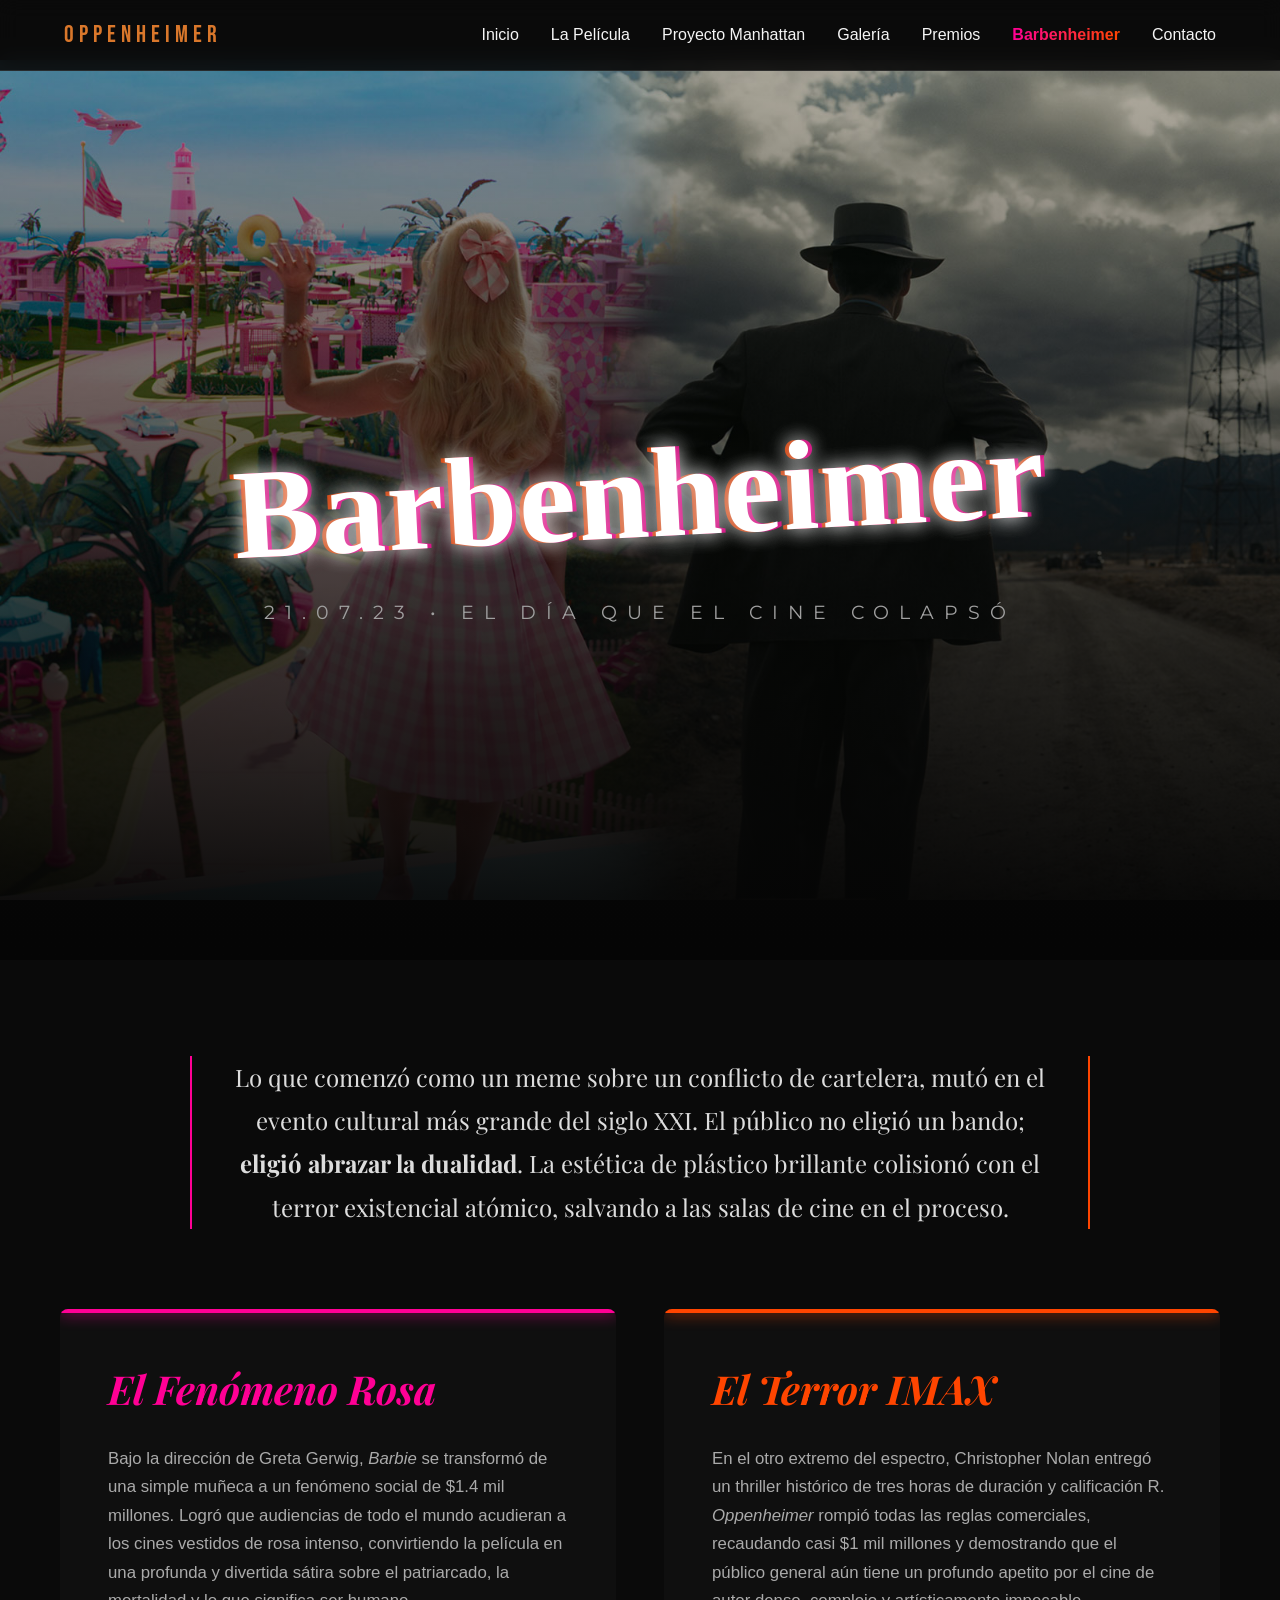
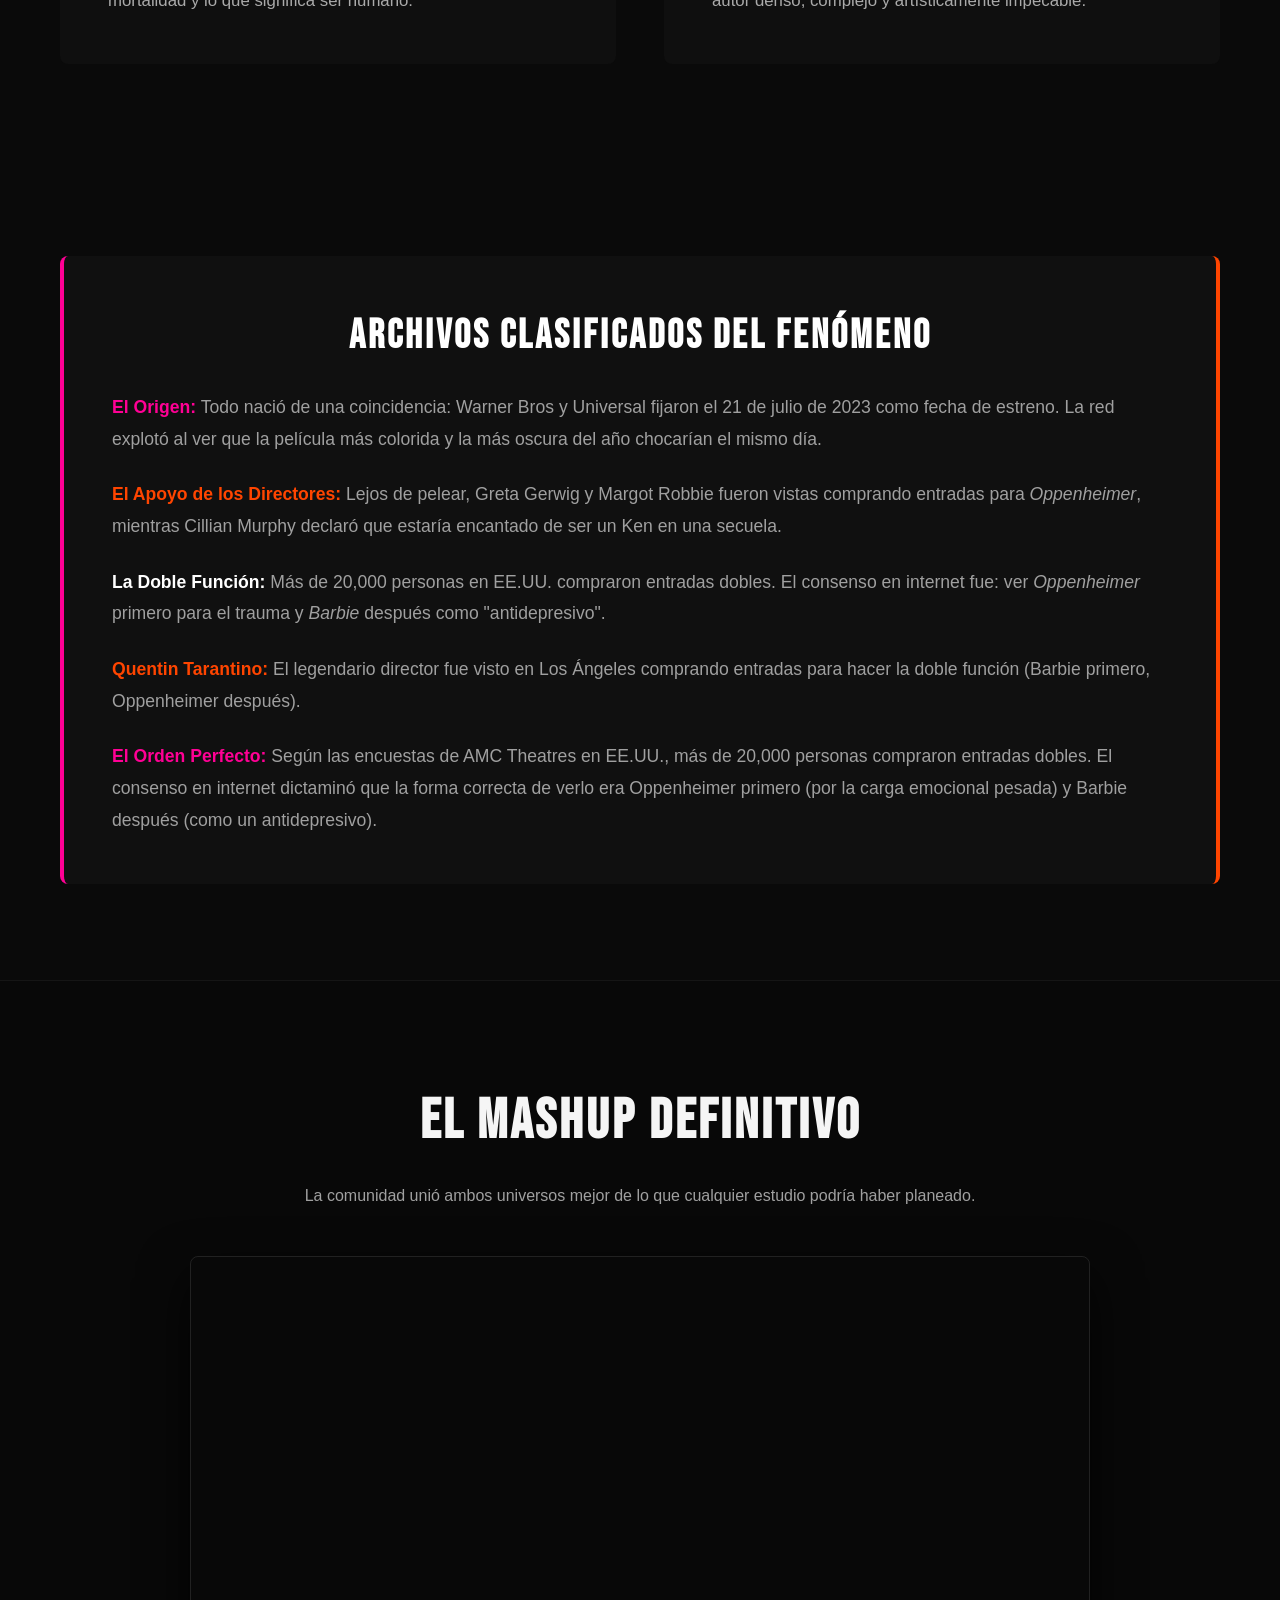
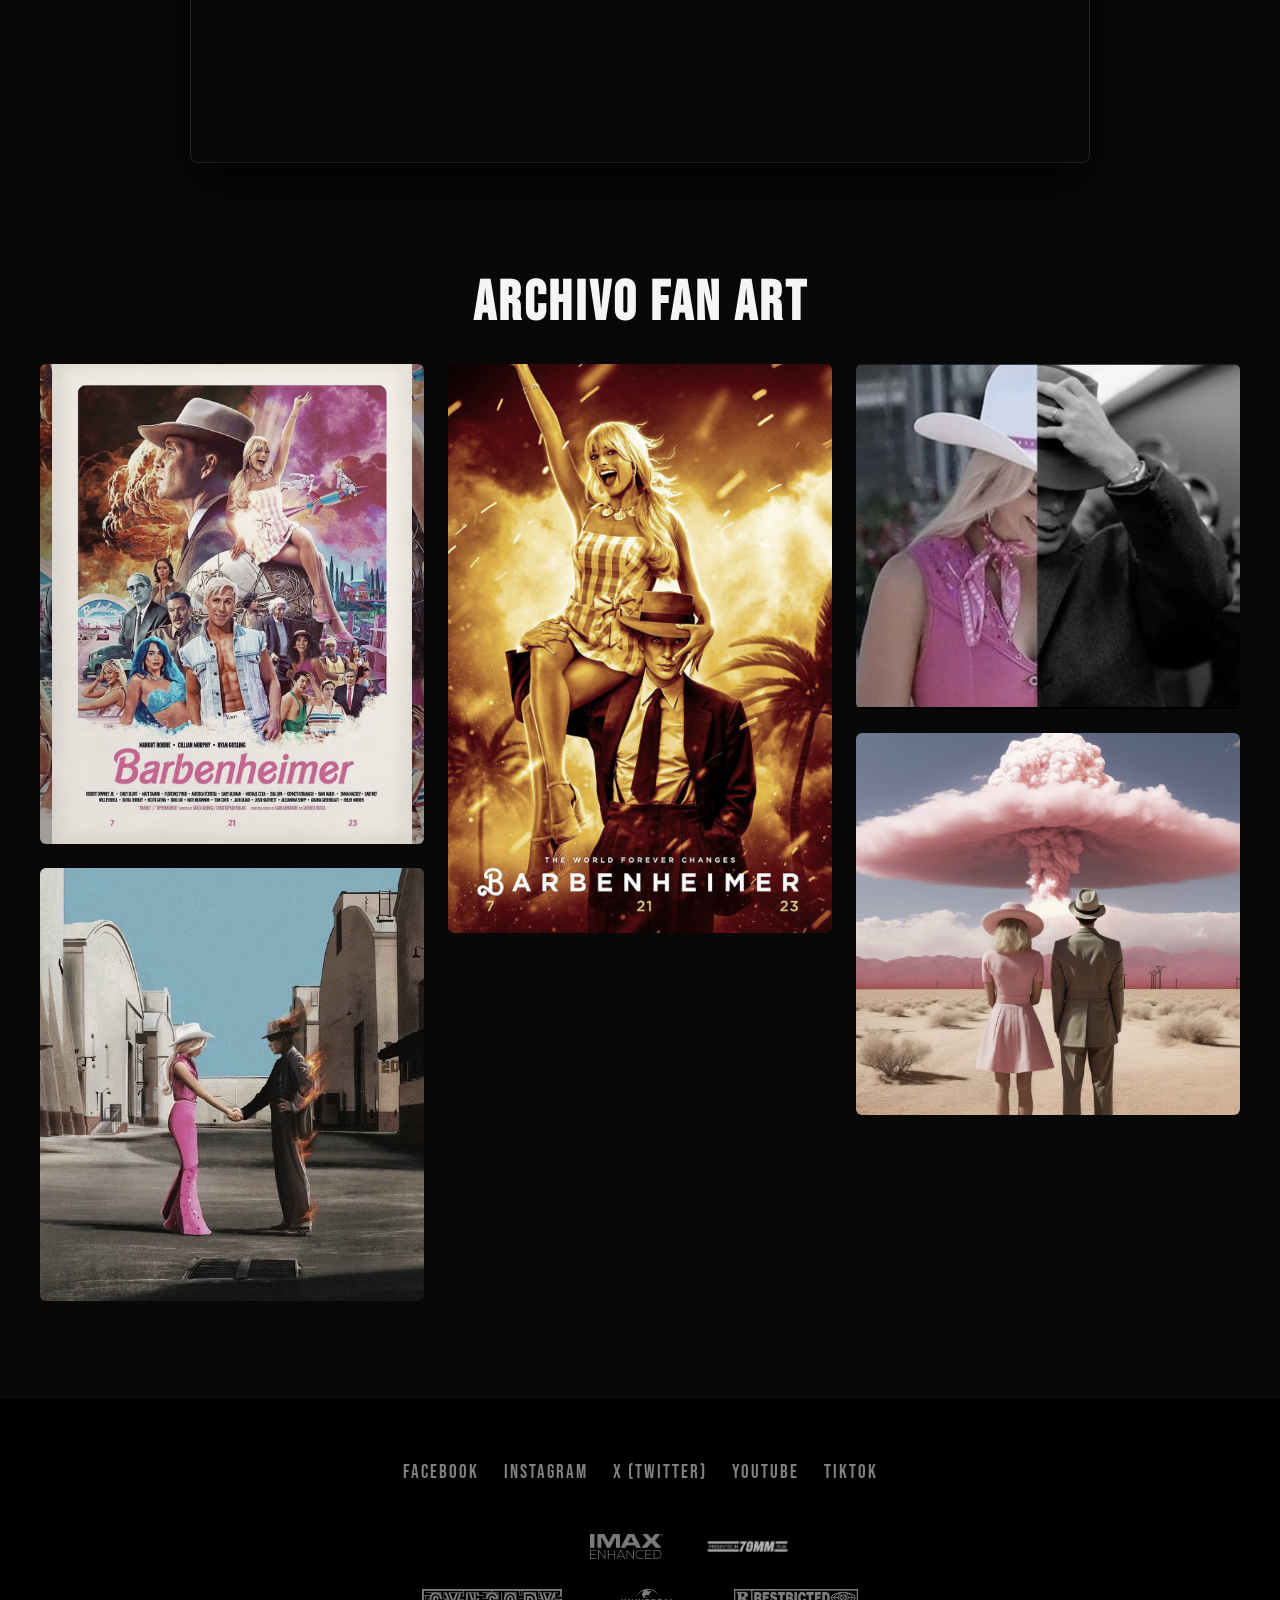
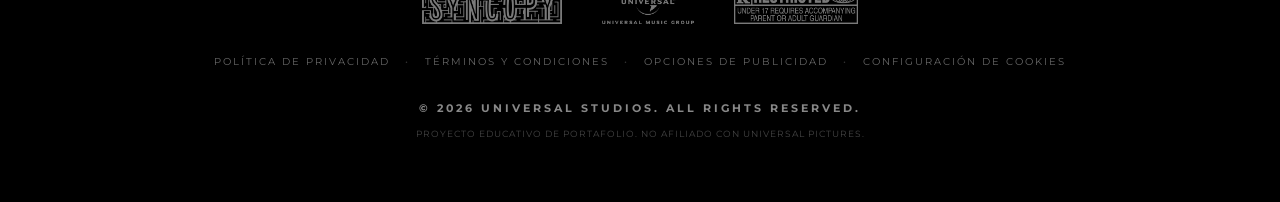
==== commit 99ae0401: "Actualización de Optimización Se actualizo todo el CSS borrando código repetido, líneas innecesarias" ====
--- a/barbenheimer.html
+++ b/barbenheimer.html
@@ -27,6 +27,9 @@
                 <li><a href="barbenheimer.html" style="background: linear-gradient(90deg, #ff0095, #ff4500); -webkit-background-clip: text; background-clip: text; -webkit-text-fill-color: transparent; color: transparent; font-weight: bold;">Barbenheimer</a></li>
                 <li><a href="contacto.html">Contacto</a></li>
             </ul>
+            <button class="hamburger" aria-label="Menú">
+                <span></span><span></span><span></span>
+            </button>
         </nav>
     </header>
 
@@ -159,6 +162,5 @@
 
     <script src="js/script.js"></script>
 
-    <script src="js/script.js"></script>
 </body>
 </html>
--- a/css/styles.css
+++ b/css/styles.css
@@ -1,17 +1,33 @@
-/* ================= VARIABLES GLOBALES ================= */
+/* ============================================================
+   VARIABLES GLOBALES
+   ============================================================ */
 :root {
-    --bg-color: #0a0a0a;
-    --text-main: #f5f5f5;
-    --text-muted: #a0a0a0;
-    --accent-color: #d9772b; 
-    /* Cambiamos Cinzel por Montserrat */
-    --font-title: 'Montserrat', sans-serif;
-    --font-body: 'Roboto', sans-serif;
-    --transition: all 0.3s ease;
-}
-
-/* ================= RESET Y BASE ================= */
-* { margin: 0; padding: 0; box-sizing: border-box; }
+    --bg-color:      #0a0a0a;
+    --text-main:     #f5f5f5;
+    --text-muted:    #a0a0a0;
+    --accent-color:  #d9772b;
+    --oscar-gold:    #c5a059;
+    --barbie-pink:   #ff0095;
+    --oppie-orange:  #ff4500;
+    --paper-color:   #e0d8c3;
+    --ink-color:     #222;
+    --stamp-red:     #8b0000;
+    --font-title:    'Montserrat', sans-serif;
+    --font-body:     'Roboto', sans-serif;
+    --transition:    all 0.3s ease;
+}
+
+/* ============================================================
+   RESET Y BASE
+   ============================================================ */
+*,
+*::before,
+*::after {
+    margin: 0;
+    padding: 0;
+    box-sizing: border-box;
+}
+
 body {
     background-color: var(--bg-color);
     color: var(--text-main);
@@ -19,18 +35,32 @@
     line-height: 1.6;
     overflow-x: hidden;
 }
-a { text-decoration: none; color: inherit; transition: var(--transition); }
-img { max-width: 100%; height: auto; display: block; }
-
-/* ================= NAVEGACIÓN (HEADER) ================= */
+
+a {
+    text-decoration: none;
+    color: inherit;
+    transition: var(--transition);
+}
+
+img {
+    max-width: 100%;
+    height: auto;
+    display: block;
+}
+
+/* ============================================================
+   NAVEGACION
+   ============================================================ */
 header {
     position: fixed;
-    top: 0; width: 100%;
+    top: 0;
+    width: 100%;
     background: rgba(10, 10, 10, 0.9);
     backdrop-filter: blur(10px);
     z-index: 1000;
-    border-bottom: 1px solid rgba(255,255,255,0.1);
-}
+    border-bottom: 1px solid rgba(255, 255, 255, 0.1);
+}
+
 .nav-container {
     display: flex;
     justify-content: space-between;
@@ -39,6 +69,7 @@
     max-width: 1400px;
     margin: 0 auto;
 }
+
 .logo {
     font-family: 'Bebas Neue', cursive;
     font-size: 1.5rem;
@@ -46,57 +77,87 @@
     letter-spacing: 5px;
     color: var(--accent-color);
 }
+
 .nav-links {
     display: flex;
     gap: 2rem;
     list-style: none;
 }
-.nav-links a:hover { color: var(--accent-color); }
-
-/* Menú Hamburguesa */
+
+.nav-links a:hover,
+.nav-links a.active {
+    color: var(--accent-color);
+}
+
 .hamburger {
     display: none;
     cursor: pointer;
     border: none;
     background: none;
 }
+
 .hamburger span {
     display: block;
-    width: 25px; height: 2px;
+    width: 25px;
+    height: 2px;
     background-color: var(--text-main);
     margin: 5px 0;
     transition: var(--transition);
 }
 
-/* ================= HERO SECTION (INICIO) ================= */
+/* ============================================================
+   HERO CON VIDEO
+   ============================================================ */
 .hero {
+    position: relative;
     height: 100vh;
-    display: flex;
-    flex-direction: column;
+    width: 100%;
+    display: flex;
     justify-content: center;
     align-items: center;
+    overflow: hidden;
+    background: #000;
+}
+
+.hero-video {
+    position: absolute;
+    top: 0;
+    left: 0;
+    width: 100%;
+    height: 100%;
+    object-fit: cover;
+    z-index: 1;
+}
+
+.hero-overlay {
+    position: absolute;
+    inset: 0;
+    background:
+        linear-gradient(to bottom, rgba(10, 10, 10, 0) 70%, var(--bg-color) 100%),
+        radial-gradient(circle, rgba(0, 0, 0, 0.5) 0%, rgba(0, 0, 0, 0.9) 100%);
+    z-index: 2;
+}
+
+.hero-content {
+    position: relative;
+    z-index: 3;
     text-align: center;
-    /* Reemplazar con imagen real en producción */
-    background: linear-gradient(rgba(0,0,0,0.6), rgba(0,0,0,0.9)), url('hero-placeholder.jpg') center/cover;
     padding: 0 20px;
 }
+
+.hero-content .logo {
+    font-size: clamp(2rem, 12vw, 8rem);
+    line-height: 0.9;
+    margin-bottom: 0.5rem;
+    display: block;
+    width: 100%;
+}
+
 .hero h1 {
-    font-family: var(--font-title);
-    font-size: clamp(2.5rem, 6vw, 5rem);
-    font-weight: 800; /* Extra bold para Montserrat */
-    text-transform: uppercase;
-    text-shadow: 0 0 20px rgba(0,0,0,1);
-    margin-bottom: 1rem;
-    color: white;
-}
-.hero p {
-    font-size: 1.2rem;
-    color: var(--text-muted);
-    max-width: 600px;
-    margin-bottom: 2rem;
-}
-
-/* Homenaje innovador al temporizador: Un contador de tiempo cinemático */
+    text-shadow: 0 0 20px rgba(0, 0, 0, 1);
+    margin-bottom: 0.5rem;
+}
+
 .cinematic-timer {
     font-family: monospace;
     font-size: 1.5rem;
@@ -107,325 +168,43 @@
     border-radius: 4px;
 }
 
-/* ================= FOOTER ================= */
-/* ================= NEW HOLLYWOOD FOOTER STYLE ================= */
-.hollywood-footer {
-    background-color: #000;
-    padding: 60px 20px;
-    border-top: 1px solid rgba(255, 255, 255, 0.05);
-    text-align: center;
-}
-
-.footer-inner {
-    max-width: 1000px;
-    margin: 0 auto;
-}
-
-/* Alineación de filas de logos */
-.billing-row {
-    display: flex;
-    justify-content: center;
-    align-items: center;
-    gap: 40px;
-    margin-bottom: 25px;
-    flex-wrap: wrap;
-}
-
-.footer-img {
-    height: 25px; /* Altura pequeña para estilo créditos */
-    width: auto;
-    object-fit: contain;
-    /* Unifica todos los logos a un blanco sutil */
-    filter: brightness(0) invert(0.8); 
-    opacity: 0.6;
-    transition: all 0.3s ease;
-}
-
-.footer-img:hover {
-    filter: brightness(0) invert(1);
-    opacity: 1;
-    transform: scale(1.05);
-}
-
-/* Especial para logos redondos o cuadrados que se ven muy grandes */
-.studio-row .footer-img {
-    height: 35px; /* Un poco más grandes para compensar proporción */
-}
-
-/* Links Legales */
-.footer-legal-nav {
-    margin: 30px 0;
-    font-family: 'Montserrat', sans-serif;
-    font-size: 10px;
-    letter-spacing: 2px;
-}
-
-.footer-legal-nav a {
-    color: #666;
-    text-decoration: none;
-    transition: color 0.3s;
-}
-
-.footer-legal-nav a:hover {
-    color: var(--accent-color);
-}
-
-.dot {
-    color: #333;
-    margin: 0 10px;
-}
-
-/* Bloque de texto final */
-.footer-copyright-block {
-    font-family: 'Montserrat', sans-serif;
-    max-width: 700px;
-    margin: 0 auto;
-}
-
-.main-copy {
-    font-size: 11px;
-    font-weight: 700;
-    letter-spacing: 3px;
-    color: #888;
-    margin-bottom: 10px;
-}
-
-.disclaimer {
-    font-size: 9px;
-    color: #444;
-    line-height: 1.6;
-    letter-spacing: 1px;
-}
-
-/* Responsive para celulares */
-@media (max-width: 600px) {
-    .billing-row {
-        gap: 20px;
-    }
-    .footer-img {
-        height: 18px;
-    }
-    .studio-row .footer-img {
-        height: 25px;
-    }
-}
-
-/* ================= RESPONSIVE (MÓVIL) ================= */
-@media (max-width: 768px) {
-    .hamburger { display: block; }
-    .nav-links {
-        position: absolute;
-        top: 100%; right: -100%;
-        width: 100%; height: 100vh;
-        background: rgba(10, 10, 10, 0.98);
-        flex-direction: column;
-        justify-content: center;
-        align-items: center;
-        transition: var(--transition);
-    }
-    .nav-links.active { right: 0; }
-    /* Animación de la hamburguesa a una "X" */
-    .hamburger.active span:nth-child(1) { transform: translateY(7px) rotate(45deg); }
-    .hamburger.active span:nth-child(2) { opacity: 0; }
-    .hamburger.active span:nth-child(3) { transform: translateY(-7px) rotate(-45deg); }
-}
-
-/* ================= CLASES DE UTILIDAD PARA OTRAS PÁGINAS ================= */
-.page-header { margin-top: 100px; text-align: center; padding: 2rem 1rem; }
-.page-title { font-family: var(--font-title); font-size: 2.5rem; color: var(--accent-color); }
-.container { max-width: 1200px; margin: 0 auto; padding: 2rem; }
-
-/* ================= EFECTOS DE GALERÍA MEJORADOS ================= */
-.gallery-item {
-    cursor: pointer;
-}
-.gallery-item:focus {
-    outline: 3px solid var(--accent-color);
-    outline-offset: -3px;
-}
-/* Capa superpuesta al pasar el cursor */
-.gallery-item .overlay {
-    position: absolute;
-    top: 0; left: 0; width: 100%; height: 100%;
-    background: rgba(217, 119, 43, 0.7); /* Tono ámbar translúcido */
-    display: flex;
-    justify-content: center;
-    align-items: center;
+/* ============================================================
+   ANIMACIONES
+   ============================================================ */
+@keyframes fadeInUp {
+    from { opacity: 0; transform: translateY(30px); }
+    to   { opacity: 1; transform: translateY(0); }
+}
+
+.animate-fade-up {
     opacity: 0;
-    transition: var(--transition);
-}
-.gallery-item .overlay span {
-    color: white;
-    font-family: var(--font-title);
-    font-size: 1.2rem;
-    letter-spacing: 2px;
-    transform: translateY(20px);
-    transition: var(--transition);
-}
-.gallery-item:hover .overlay,
-.gallery-item:focus .overlay {
-    opacity: 1;
-}
-.gallery-item:hover .overlay span,
-.gallery-item:focus .overlay span {
-    transform: translateY(0);
-}
-
-/* ================= LIGHTBOX ================= */
-.lightbox {
-    position: fixed;
-    top: 0; left: 0; width: 100%; height: 100%;
-    background-color: rgba(0, 0, 0, 0.95);
-    display: flex;
-    justify-content: center;
-    align-items: center;
-    z-index: 2000;
+    animation: fadeInUp 1s cubic-bezier(0.2, 0.8, 0.2, 1) forwards;
+}
+
+@keyframes oppenheimerReveal {
+    0%   { opacity: 0; filter: blur(20px); letter-spacing: 40px; transform: scale(1.15); }
+    40%  { opacity: 0.8; filter: blur(5px); }
+    100% { opacity: 1; filter: blur(0); letter-spacing: 15px; transform: scale(1); }
+}
+
+.animate-oppenheimer {
     opacity: 0;
-    visibility: hidden;
-    transition: opacity 0.3s ease, visibility 0.3s ease;
-    backdrop-filter: blur(5px);
-}
-.lightbox.active {
-    opacity: 1;
-    visibility: visible;
-}
-.lightbox-content {
-    /* Convertimos el contenedor en Flexbox para apilar imagen y texto correctamente */
-    display: flex;
-    flex-direction: column;
-    align-items: center;
-    max-width: 90vw; /* Usa ancho relativo a la pantalla */
-    max-height: 90vh; /* Usa alto relativo a la pantalla */
-    transform: scale(0.9);
-    transition: transform 0.3s ease;
-}
-
-.lightbox.active .lightbox-content {
-    transform: scale(1);
-}
-
-.lightbox-content img {
-    max-width: 100%;
-    /* LA MAGIA: Limitamos la foto al 80% del alto de la pantalla para dejar espacio al texto */
-    max-height: 80vh; 
-    width: auto;
-    height: auto;
-    object-fit: contain; /* Garantiza que la foto NUNCA se corte */
-    box-shadow: 0 10px 40px rgba(0,0,0,0.8);
-    border: 1px solid rgba(255,255,255,0.1);
-    border-radius: 4px;
-}
-.lightbox-close {
-    position: absolute;
-    top: 20px; right: 30px;
-    background: none; border: none;
-    color: var(--text-muted);
-    font-size: 3rem; cursor: pointer;
-    transition: color 0.3s;
-    z-index: 2001;
-}
-.lightbox-close:hover,
-.lightbox-close:focus {
-    color: var(--accent-color);
-    outline: none;
-}
-
-/* ================= HERO CON VIDEO LOCAL ================= */
-.hero {
-    position: relative;
-    height: 100vh;
-    width: 100%;
-    display: flex;
-    justify-content: center;
-    align-items: center;
-    overflow: hidden; 
-    background: #000;
-}
-
-.hero-video {
-    position: absolute;
-    top: 0;
-    left: 0;
-    width: 100%;
-    height: 100%;
-    /* object-fit: cover es la magia aquí. Asegura que el video cubra toda la pantalla sin deformarse ni achatarse */
-    object-fit: cover;
-    z-index: 1;
-}
-
-/* Capa de sombra para que el texto resalte sobre el fuego/explosiones */
-/* Capa de sombra para que el texto resalte sobre el fuego y el borde inferior se desvanezca */
-.hero-overlay {
-    position: absolute;
-    top: 0; left: 0;
-    width: 100%; height: 100%;
-    /* El linear-gradient crea el fundido invisible en la parte de abajo (70% al 100%).
-       El radial-gradient mantiene la sombra circular que ya tenías.
-    */
-    background: 
-        linear-gradient(to bottom, rgba(10,10,10,0) 70%, var(--bg-color) 100%),
-        radial-gradient(circle, rgba(0,0,0,0.5) 0%, rgba(0,0,0,0.9) 100%);
-    z-index: 2;
-}
-
-.hero-content {
-    position: relative;
-    z-index: 3;
-    text-align: center;
-    padding: 0 20px;
-}
-
-/* Específico para el título h1 del inicio */
-.hero-content .logo {
-    /* Mínimo 2rem, escala con 12% del ancho de pantalla, máximo 8rem */
-    font-size: clamp(2rem, 12vw, 8rem); 
-    line-height: 0.9;
-    margin-bottom: 0.5rem;
-    display: block;
-    width: 100%;
-    word-wrap: break-word; /* Por si acaso, para que no desborde */
-}
-
-/* Ajuste fino para celulares muy pequeños (iPhone SE, etc) */
-@media (max-width: 400px) {
-    .hero-content .logo {
-        letter-spacing: 1px; /* Reducimos el espacio entre letras para que quepa */
-        font-size: 1.8rem;
-    }
-}
-
-.hero h1 {
-    text-shadow: 0 0 20px rgba(0,0,0,1);
-    margin-bottom: 0.5rem;
-}
-
-/* ================= ANIMACIONES DE ENTRADA ================= */
-@keyframes fadeInUp {
-    from {
-        opacity: 0;
-        transform: translateY(30px);
-    }
-    to {
-        opacity: 1;
-        transform: translateY(0);
-    }
-}
-
-.animate-fade-up {
-    opacity: 0; /* Oculto inicialmente */
-    animation: fadeInUp 1s cubic-bezier(0.2, 0.8, 0.2, 1) forwards;
-}
-
-/* ================= BOTONES DEL HERO ================= */
+    animation: oppenheimerReveal 4s cubic-bezier(0.25, 0.1, 0.25, 1) forwards;
+}
+
+/* ============================================================
+   BOTONES
+   ============================================================ */
 .hero-buttons {
     margin-top: 2rem;
     display: flex;
     gap: 1.5rem;
     justify-content: center;
-    flex-wrap: wrap; /* Para que en móviles se apilen si no caben */
-}
-
-.btn-primary, .btn-secondary {
+    flex-wrap: wrap;
+}
+
+.btn-primary,
+.btn-secondary {
     padding: 12px 30px;
     font-family: var(--font-title);
     text-transform: uppercase;
@@ -459,13 +238,15 @@
     background-color: rgba(255, 255, 255, 0.1);
 }
 
-/* ================= SECCIÓN DE INTRODUCCIÓN (HOME) ================= */
+/* ============================================================
+   SECCION INTRODUCCION (HOME)
+   ============================================================ */
 .home-intro {
     padding: 6rem 20px;
     text-align: center;
     background-color: var(--bg-color);
     position: relative;
-    z-index: 5; /* Para asegurar que pase por encima del footer */
+    z-index: 5;
 }
 
 .intro-content {
@@ -485,7 +266,7 @@
     width: 60px;
     height: 3px;
     background-color: var(--accent-color);
-    margin: 0 auto 2rem auto;
+    margin: 0 auto 2rem;
 }
 
 .intro-text {
@@ -494,36 +275,12 @@
     line-height: 1.8;
 }
 
-/* ================= ANIMACIÓN ESTILO OPPENHEIMER (TÍTULO PRINCIPAL) ================= */
-@keyframes oppenheimerReveal {
-    0% {
-        opacity: 0;
-        filter: blur(20px); /* Empieza súper borroso, como humo/radiación */
-        letter-spacing: 40px; /* Letras muy separadas */
-        transform: scale(1.15); /* Ligeramente más grande */
-    }
-    40% {
-        opacity: 0.8;
-        filter: blur(5px); /* Se va enfocando */
-    }
-    100% {
-        opacity: 1;
-        filter: blur(0); /* Nítido al final */
-        letter-spacing: 15px; /* El espaciado oficial que configuramos */
-        transform: scale(1); /* Tamaño normal */
-    }
-}
-
-.animate-oppenheimer {
-    opacity: 0;
-    /* La animación dura 4 segundos para máxima tensión dramática */
-    animation: oppenheimerReveal 4s cubic-bezier(0.25, 0.1, 0.25, 1) forwards;
-}
-
-/* ================= SECCIÓN DE CRÍTICAS ================= */
+/* ============================================================
+   SECCION CRITICAS
+   ============================================================ */
 .reviews-section {
     background: linear-gradient(to bottom, var(--bg-color), #050505);
-    padding: 4rem 20px 8rem 20px;
+    padding: 4rem 20px 8rem;
     text-align: center;
 }
 
@@ -546,50 +303,27 @@
 
 .review-card {
     background: rgba(25, 25, 25, 0.4);
-    border-top: 2px solid var(--accent-color); /* Línea naranja superior */
+    border-top: 2px solid var(--accent-color);
     padding: 2.5rem 2rem;
     border-radius: 4px;
     transition: var(--transition);
-    /* Aplicamos un ligero desenfoque al fondo de la tarjeta */
-    backdrop-filter: blur(5px); 
+    backdrop-filter: blur(5px);
 }
 
 .review-card:hover {
-    transform: translateY(-10px); /* Se levanta al pasar el mouse */
+    transform: translateY(-10px);
     background: rgba(25, 25, 25, 0.8);
-    box-shadow: 0 10px 30px rgba(0,0,0,0.5);
-}
-
-.stars {
-    color: var(--accent-color);
-    font-size: 1.5rem;
-    margin-bottom: 1rem;
-    letter-spacing: 2px;
-}
-
-.quote {
-    font-size: 1.1rem;
-    font-style: italic;
-    color: var(--text-main);
-    line-height: 1.6;
-    margin-bottom: 1.5rem;
-}
-
-.author {
-    font-family: var(--font-title);
-    font-size: 0.85rem;
-    font-weight: 700;
-    color: var(--text-muted);
-    text-transform: uppercase;
-    letter-spacing: 1px;
-}
-
-/* ================= SECCIÓN DEL TRÁILER ================= */
-.trailer-section {
-    width: 100%;
-    position: relative;
-    padding: 0;
-}
+    box-shadow: 0 10px 30px rgba(0, 0, 0, 0.5);
+}
+
+.stars  { color: var(--accent-color); font-size: 1.5rem; margin-bottom: 1rem; letter-spacing: 2px; }
+.quote  { font-size: 1.1rem; font-style: italic; color: var(--text-main); line-height: 1.6; margin-bottom: 1.5rem; }
+.author { font-family: var(--font-title); font-size: 0.85rem; font-weight: 700; color: var(--text-muted); text-transform: uppercase; letter-spacing: 1px; }
+
+/* ============================================================
+   SECCION TRAILER
+   ============================================================ */
+.trailer-section { width: 100%; position: relative; padding: 0; }
 
 .trailer-bg {
     position: relative;
@@ -598,27 +332,20 @@
     display: flex;
     justify-content: center;
     align-items: center;
-    /* Nota: Reemplaza esto con una foto espectacular de la peli en tu carpeta img/ */
-    background: url('../img/Explocion.jpeg') center/cover no-repeat;
-    background-color: #111; /* Fondo de seguridad por si no hay imagen */
+    background: url('../img/Explocion.jpeg') center / cover no-repeat;
+    background-color: #111;
 }
 
 .trailer-overlay {
     position: absolute;
-    top: 0; left: 0; width: 100%; height: 100%;
-    background: rgba(0,0,0,0.7);
+    inset: 0;
+    background: rgba(0, 0, 0, 0.7);
     transition: var(--transition);
 }
 
-.trailer-bg:hover .trailer-overlay {
-    background: rgba(0,0,0,0.5); /* Se aclara al pasar el mouse */
-}
-
-.trailer-content {
-    position: relative;
-    z-index: 2;
-    text-align: center;
-}
+.trailer-bg:hover .trailer-overlay { background: rgba(0, 0, 0, 0.5); }
+
+.trailer-content { position: relative; z-index: 2; text-align: center; }
 
 .trailer-title {
     font-family: var(--font-title);
@@ -628,58 +355,49 @@
     letter-spacing: 2px;
 }
 
-/* El botón de Play */
 .play-btn {
     width: 80px;
     height: 80px;
     border-radius: 50%;
-    background: rgba(217, 119, 43, 0.8); /* Tono ámbar */
+    background: rgba(217, 119, 43, 0.8);
     border: 2px solid var(--accent-color);
     color: #fff;
     font-size: 2rem;
     display: flex;
     justify-content: center;
     align-items: center;
-    margin: 0 auto 1rem auto;
+    margin: 0 auto 1rem;
     cursor: pointer;
-    /* Efecto de rebote al crecer */
     transition: all 0.4s cubic-bezier(0.175, 0.885, 0.32, 1.275);
-    padding-left: 5px; /* Centra visualmente el icono del triángulo */
+    padding-left: 5px;
 }
 
 .play-btn:hover {
     transform: scale(1.15);
     background: var(--accent-color);
-    box-shadow: 0 0 30px rgba(217, 119, 43, 0.6); /* Brillo radiactivo */
-}
-
-.trailer-subtitle {
-    font-size: 1rem;
-    color: var(--text-main);
-    text-transform: uppercase;
-    letter-spacing: 3px;
-    margin-top: 15px;
-}
-
-/* ================= MODAL DEL VIDEO ================= */
+    box-shadow: 0 0 30px rgba(217, 119, 43, 0.6);
+}
+
+.trailer-subtitle { font-size: 1rem; color: var(--text-main); text-transform: uppercase; letter-spacing: 3px; margin-top: 15px; }
+
+/* ============================================================
+   MODAL VIDEO
+   ============================================================ */
 .video-modal {
     position: fixed;
-    top: 0; left: 0; width: 100%; height: 100%;
+    inset: 0;
     background-color: rgba(0, 0, 0, 0.95);
     display: flex;
     justify-content: center;
     align-items: center;
-    z-index: 3000; /* Súper alto para estar por encima de todo */
+    z-index: 3000;
     opacity: 0;
     visibility: hidden;
     transition: opacity 0.3s ease, visibility 0.3s ease;
     backdrop-filter: blur(10px);
 }
 
-.video-modal.active {
-    opacity: 1;
-    visibility: visible;
-}
+.video-modal.active { opacity: 1; visibility: visible; }
 
 .modal-content {
     width: 90%;
@@ -688,44 +406,43 @@
     transition: transform 0.3s ease;
 }
 
-.video-modal.active .modal-content {
-    transform: scale(1);
-}
-
-/* El contenedor mantiene la proporción 16:9 del cine */
+.video-modal.active .modal-content { transform: scale(1); }
+
 .iframe-container {
     position: relative;
     width: 100%;
-    padding-bottom: 56.25%; 
+    padding-bottom: 56.25%;
     background: #000;
-    box-shadow: 0 10px 40px rgba(0,0,0,0.8);
-    border: 1px solid rgba(255,255,255,0.1);
+    box-shadow: 0 10px 40px rgba(0, 0, 0, 0.8);
+    border: 1px solid rgba(255, 255, 255, 0.1);
 }
 
 .iframe-container iframe {
     position: absolute;
-    top: 0; left: 0; width: 100%; height: 100%;
+    inset: 0;
+    width: 100%;
+    height: 100%;
 }
 
 .modal-close {
     position: absolute;
-    top: 20px; right: 30px;
-    background: none; border: none;
+    top: 20px;
+    right: 30px;
+    background: none;
+    border: none;
     color: var(--text-muted);
-    font-size: 3rem; cursor: pointer;
+    font-size: 3rem;
+    cursor: pointer;
     transition: color 0.3s;
     z-index: 3001;
 }
 
-.modal-close:hover {
-    color: var(--accent-color);
-}
-
-/* ================= SECCIÓN DE REPARTO ================= */
-.cast-section {
-    padding: 6rem 20px 8rem 20px;
-    background-color: var(--bg-color); /* Fondo oscuro liso */
-}
+.modal-close:hover { color: var(--accent-color); }
+
+/* ============================================================
+   SECCION REPARTO
+   ============================================================ */
+.cast-section { padding: 6rem 20px 8rem; background-color: var(--bg-color); }
 
 .section-title {
     font-family: var(--font-title);
@@ -739,7 +456,6 @@
 
 .cast-grid {
     display: grid;
-    /* Esto hace que las tarjetas se adapten solas: en PC se ven 4, en tablet 2 y en móvil 1 */
     grid-template-columns: repeat(auto-fit, minmax(220px, 1fr));
     gap: 1.5rem;
     max-width: 1200px;
@@ -752,10 +468,9 @@
     overflow: hidden;
     cursor: pointer;
     background: #111;
-    aspect-ratio: 2/3; /* Proporción obligatoria de retrato fotográfico */
-}
-
-/* Imagen base en Blanco y Negro */
+    aspect-ratio: 2 / 3;
+}
+
 .cast-img {
     width: 100%;
     height: 100%;
@@ -764,261 +479,146 @@
     transition: all 0.5s cubic-bezier(0.25, 0.46, 0.45, 0.94);
 }
 
-/* Efecto al pasar el mouse: Vuelve a color y hace un leve zoom */
-.cast-card:hover .cast-img {
-    filter: grayscale(0%) contrast(100%);
-    transform: scale(1.08);
-}
-
-/* Información del actor (Nombres) */
+.cast-card:hover .cast-img { filter: grayscale(0%) contrast(100%); transform: scale(1.08); }
+
 .cast-info {
     position: absolute;
     bottom: 0;
     left: 0;
     width: 100%;
-    padding: 3rem 1rem 1.5rem 1rem;
-    /* Gradiente oscuro de abajo hacia arriba para que el texto se lea bien */
-    background: linear-gradient(to top, rgba(0,0,0,0.95) 0%, rgba(0,0,0,0) 100%);
+    padding: 3rem 1rem 1.5rem;
+    background: linear-gradient(to top, rgba(0, 0, 0, 0.95) 0%, rgba(0, 0, 0, 0) 100%);
     text-align: center;
-    transform: translateY(15px); /* Un poco bajado por defecto */
+    transform: translateY(15px);
     transition: all 0.4s ease;
 }
 
-.cast-card:hover .cast-info {
-    transform: translateY(0); /* Sube al pasar el mouse */
-}
-
-.cast-info h3 {
+.cast-card:hover .cast-info { transform: translateY(0); }
+
+.cast-info h3 { font-family: var(--font-title); color: var(--text-main); font-size: 1.3rem; margin-bottom: 0.2rem; letter-spacing: 1px; }
+.cast-info p  { color: var(--accent-color); font-size: 0.85rem; text-transform: uppercase; letter-spacing: 2px; }
+
+.cast-action { text-align: center; margin-top: 4rem; }
+
+/* ============================================================
+   GALERIA
+   ============================================================ */
+.gallery-wrapper {
+    max-width: 1400px;
+    margin: 0 auto;
+    padding: 2rem;
+    columns: 3;
+    column-gap: 1.5rem;
+}
+
+.gallery-item {
+    cursor: pointer;
+    margin-bottom: 1.5rem;
+    border-radius: 4px;
+    overflow: hidden;
+    position: relative;
+    break-inside: avoid;
+    background: #111;
+}
+
+.gallery-item:focus { outline: 3px solid var(--accent-color); outline-offset: -3px; }
+
+.gallery-item img {
+    width: 100%;
+    height: auto;
+    display: block;
+    transition: transform 0.5s ease;
+    filter: brightness(0.8) contrast(1.1);
+}
+
+.gallery-item:hover img,
+.gallery-item:focus  img {
+    transform: scale(1.05);
+    filter: brightness(1) contrast(1);
+}
+
+.gallery-item .overlay {
+    position: absolute;
+    inset: 0;
+    background: rgba(217, 119, 43, 0.7);
+    display: flex;
+    justify-content: center;
+    align-items: center;
+    opacity: 0;
+    transition: var(--transition);
+}
+
+.gallery-item .overlay span {
+    color: white;
     font-family: var(--font-title);
-    color: var(--text-main);
-    font-size: 1.3rem;
-    margin-bottom: 0.2rem;
-    letter-spacing: 1px;
-}
-
-.cast-info p {
-    color: var(--accent-color); /* El color naranja/ámbar */
-    font-size: 0.85rem;
-    text-transform: uppercase;
+    font-size: 1.2rem;
     letter-spacing: 2px;
-}
-
-/* Botón central debajo del reparto */
-.cast-action {
-    text-align: center;
-    margin-top: 4rem;
-}
-
-/* ================= PRODUCCIÓN / DETRÁS DE CÁMARA ================= */
-.production-grid {
-    display: grid;
-    grid-template-columns: repeat(auto-fit, minmax(280px, 1fr));
-    gap: 2rem;
-    margin-bottom: 2rem;
-}
-
-.prod-card {
-    background: rgba(20, 20, 20, 0.6);
-    border: 1px solid rgba(255, 255, 255, 0.05);
-    padding: 2.5rem 2rem;
+    transform: translateY(20px);
+    transition: var(--transition);
+}
+
+.gallery-item:hover .overlay,
+.gallery-item:focus  .overlay { opacity: 1; }
+
+.gallery-item:hover .overlay span,
+.gallery-item:focus  .overlay span { transform: translateY(0); }
+
+/* Lightbox */
+.lightbox {
+    position: fixed;
+    inset: 0;
+    background-color: rgba(0, 0, 0, 0.95);
+    display: flex;
+    justify-content: center;
+    align-items: center;
+    z-index: 2000;
+    opacity: 0;
+    visibility: hidden;
+    transition: opacity 0.3s ease, visibility 0.3s ease;
+    backdrop-filter: blur(5px);
+}
+
+.lightbox.active { opacity: 1; visibility: visible; }
+
+.lightbox-content {
+    display: flex;
+    flex-direction: column;
+    align-items: center;
+    max-width: 90vw;
+    max-height: 90vh;
+    transform: scale(0.9);
+    transition: transform 0.3s ease;
+}
+
+.lightbox.active .lightbox-content { transform: scale(1); }
+
+.lightbox-content img {
+    max-width: 100%;
+    max-height: 80vh;
+    width: auto;
+    height: auto;
+    object-fit: contain;
+    box-shadow: 0 10px 40px rgba(0, 0, 0, 0.8);
+    border: 1px solid rgba(255, 255, 255, 0.1);
     border-radius: 4px;
-    text-align: center;
-    transition: var(--transition);
-    backdrop-filter: blur(5px);
-}
-
-.prod-card:hover {
-    background: rgba(30, 30, 30, 0.9);
-    border-color: var(--accent-color);
-    transform: translateY(-5px);
-    box-shadow: 0 10px 30px rgba(0,0,0,0.5);
-}
-
-.prod-icon {
-    font-size: 2.5rem;
-    margin-bottom: 1.5rem;
-    /* Un pequeño truco para quitarle el saturado de color a los emojis si se ven muy brillantes */
-    filter: sepia(0.5) hue-rotate(-30deg);
-}
-
-.prod-title {
-    font-family: var(--font-title);
-    color: var(--text-main);
-    font-size: 1.3rem;
-    margin-bottom: 1rem;
-    letter-spacing: 1px;
-}
-
-.prod-text {
+}
+
+.lightbox-close {
+    position: absolute;
+    top: 20px;
+    right: 30px;
+    background: none;
+    border: none;
     color: var(--text-muted);
-    font-size: 0.95rem;
-    line-height: 1.7;
-}
-/* ================= MINI GALERÍA ACTUALIDAD (ESTILO EDITORIAL) ================= */
-.modern-gallery {
-    display: grid;
-    grid-template-columns: 1fr 1fr; /* Divide en exactamente dos columnas */
-    gap: 15px;
-    margin-top: 2rem;
-}
-
-.modern-gallery .history-img-wrapper {
-    margin: 0; 
-    border-radius: 6px; /* Bordes ligeramente redondeados para quitar rigidez */
-    overflow: hidden;
-    border: none; /* Quitamos el borde sólido que lo hacía ver feo */
-    box-shadow: 0 8px 20px rgba(0,0,0,0.4); /* Sombra elegante */
-}
-
-/* La imagen destacada ocupa ambas columnas y es más alta */
-.modern-gallery .featured {
-    grid-column: span 2;
-    height: 350px; 
-}
-
-/* Las imágenes secundarias son más alargadas */
-.modern-gallery .modern-img:not(.featured) {
-    height: 220px; 
-}
-
-.modern-gallery img {
-    width: 100%;
-    height: 100%;
-    object-fit: cover;
-    filter: grayscale(0%) sepia(0%) contrast(110%) !important; /* A todo color */
-    transition: transform 0.6s cubic-bezier(0.25, 1, 0.5, 1) !important;
-}
-
-.modern-gallery .modern-img:hover img {
-    transform: scale(1.05) !important;
-}
-
-/* Adaptación para pantallas de celular */
-@media (max-width: 600px) {
-    .modern-gallery { grid-template-columns: 1fr; } /* Todo a una columna */
-    .modern-gallery .featured { grid-column: span 1; height: 250px; }
-    .modern-gallery .modern-img:not(.featured) { height: 200px; }
-}
-
-/* ================= GALERÍA EDITORIAL (ACTUALIDAD) ================= */
-.modern-gallery {
-    display: grid;
-    grid-template-columns: 1fr 1fr; /* Creamos dos columnas */
-    gap: 20px;
-    margin-top: 2.5rem;
-}
-
-.modern-gallery .history-img-wrapper {
-    margin: 0; 
-    border-radius: 8px;
-    overflow: hidden;
-    box-shadow: 0 10px 30px rgba(0,0,0,0.5);
-    border: none;
-}
-
-/* La imagen 'featured' (Parque) ocupa las dos columnas */
-.modern-gallery .featured {
-    grid-column: span 2;
-    height: 400px; /* Más alta para destacar */
-}
-
-/* Las otras dos imágenes comparten la fila de abajo */
-.modern-gallery .modern-img:not(.featured) {
-    height: 250px;
-}
-
-.modern-gallery img {
-    width: 100%;
-    height: 100%;
-    object-fit: cover;
-    /* Quitamos el contraste forzado y limpiamos cualquier filtro previo */
-    filter: none !important; 
-    transition: transform 0.8s cubic-bezier(0.2, 0.8, 0.2, 1) !important;
-}
-
-/* Efecto de zoom suave al pasar el mouse */
-.modern-gallery .modern-img:hover img {
-    transform: scale(1.05) !important;
-}
-
-/* Responsive: En celulares ponemos una sola columna */
-@media (max-width: 650px) {
-    .modern-gallery {
-        grid-template-columns: 1fr;
-    }
-    .modern-gallery .featured {
-        grid-column: span 1;
-        height: 300px;
-    }
-    .modern-gallery .modern-img:not(.featured) {
-        height: 200px;
-    }
-}
-
-/* ================= EFECTO MÁQUINA DE ESCRIBIR (Headings) ================= */
-.history-heading {
-    font-family: 'Courier New', Courier, monospace; /* Fuente tipo teletipo */
-    text-transform: uppercase;
-    letter-spacing: 3px;
-    color: #fff;
-    margin-bottom: 1.5rem;
-    display: inline-block;
-    position: relative;
-    /* Simulación de escritura mediante opacidad y espaciado */
-    animation: typewriterLook 2s steps(40) forwards;
-}
-
-@keyframes typewriterLook {
-    from { opacity: 0; transform: translateX(-10px); }
-    to { opacity: 1; transform: translateX(0); }
-}
-
-/* ================= MICRO-INTERACCIÓN DE PULSO (Nodos) ================= */
-.history-section::before {
-    content: '';
-    position: absolute;
-    left: -3.85rem;
-    top: 5px;
-    width: 24px;
-    height: 24px;
-    background: var(--bg-color);
-    border: 4px solid var(--accent-color);
-    border-radius: 50%;
-    z-index: 2;
-    /* Añadimos la animación de pulso */
-    animation: pulseNode 2s infinite;
-}
-
-@keyframes pulseNode {
-    0% {
-        box-shadow: 0 0 0 0 rgba(217, 119, 43, 0.7);
-    }
-    70% {
-        box-shadow: 0 0 0 15px rgba(217, 119, 43, 0);
-    }
-    100% {
-        box-shadow: 0 0 0 0 rgba(217, 119, 43, 0);
-    }
-}
-
-/* Cambiamos el color del pulso para la sección de la actualidad (verde) */
-.present-day::before {
-    animation: pulseNodeGreen 2s infinite;
-}
-
-@keyframes pulseNodeGreen {
-    0% {
-        box-shadow: 0 0 0 0 rgba(76, 175, 80, 0.7);
-    }
-    70% {
-        box-shadow: 0 0 0 15px rgba(76, 175, 80, 0);
-    }
-    100% {
-        box-shadow: 0 0 0 0 rgba(76, 175, 80, 0);
-    }
-}
-
-/* ================= NAVEGACIÓN DEL LIGHTBOX ================= */
+    font-size: 3rem;
+    cursor: pointer;
+    transition: color 0.3s;
+    z-index: 2001;
+}
+
+.lightbox-close:hover,
+.lightbox-close:focus { color: var(--accent-color); outline: none; }
+
 .lightbox-nav {
     position: absolute;
     top: 50%;
@@ -1034,120 +634,20 @@
     border-radius: 5px;
 }
 
-.lightbox-nav:hover {
-    background: var(--accent-color);
-    color: black;
-}
-
-.lightbox-nav.prev { left: 20px; }
-.lightbox-nav.next { right: 20px; }
-
-/* Ocultar botones en móviles muy pequeños si estorban */
-@media (max-width: 480px) {
-    .lightbox-nav {
-        padding: 0.5rem;
-        font-size: 1.5rem;
-    }
-}
-
-/* ============================================================
-   SECCIÓN: OPTIMIZACIÓN RESPONSIVA GLOBAL
-   ============================================================ */
-
-/* Ajustes para Tablets y Móviles */
-@media (max-width: 1024px) {
-    .nav-links { gap: 1rem; font-size: 0.9rem; }
-    .hero h1 { font-size: 4rem; }
-}
-
-@media (max-width: 768px) {
-    /* Menú Hamburguesa */
-    .nav-links {
-        position: fixed;
-        top: 60px; right: -100%;
-        width: 100%; height: calc(100vh - 60px);
-        background: rgba(5,5,5,0.98);
-        flex-direction: column;
-        justify-content: center;
-        transition: 0.4s ease;
-    }
-    
-    .nav-links.active { right: 0; }
-    .hamburger { display: block; }
-
-    /* Barbenheimer Split */
-    .bh-hero-split { flex-direction: column; height: auto; }
-    .hero-side { min-height: 50vh; padding: 4rem 1rem; }
-    .center-mashup { position: relative; transform: translate(-50%, -50%); margin-top: -2rem; }
-
-    /* Galería Masonry */
-    .gallery-wrapper { columns: 1; padding: 1rem; }
-} /* <--- ¡AQUÍ CERRAMOS EL MODO CELULAR CORRECTAMENTE! */
-
-/* ================= ALINEACIÓN DE LOGOS DEL FOOTER ================= */
-.footer-logos {
-    display: flex;
-    align-items: center;
-    justify-content: center;
-    gap: 3rem; 
-    flex-wrap: wrap; 
-    margin-bottom: 1.5rem;
-}
-
-.footer-logos img {
-    height: 35px; 
-    width: auto;  
-    object-fit: contain;
-    filter: grayscale(100%) opacity(0.6) brightness(200%);
-    transition: var(--transition);
-}
-
-.footer-logos img:hover {
-    filter: grayscale(0%) opacity(1) brightness(100%);
-    transform: scale(1.05);
-}
-
-@media (max-width: 600px) {
-    .footer-logos { gap: 1.5rem; }
-    .footer-logos img { height: 25px; }
-}
-
-/* ================= CITA ÉPICA DEL INICIO ================= */
-.hero-quote-container {
-    margin: 2.5rem auto;
-    text-align: center;
-    max-width: 850px;
-}
-
-.cinematic-quote {
-    font-family: 'Special Elite', monospace; /* Cambio a máquina de escribir */
-    font-size: clamp(1.4rem, 4vw, 2.2rem); /* Un poco más pequeña porque esta fuente es ancha */
-    font-style: normal; /* Le quitamos la cursiva */
-    color: #e0d8c3; /* Un tono ligeramente pergamino/hueso en lugar de blanco puro */
-    line-height: 1.5;
-    text-shadow: 0 4px 20px rgba(0, 0, 0, 0.9);
-    margin: 0;
-    letter-spacing: 2px; /* Las máquinas de escribir tienen las letras separadas */
-}
-
-.quote-author {
-    font-family: 'Bebas Neue', cursive;
-    color: var(--accent-color); 
-    letter-spacing: 5px;
-    font-size: 1.3rem;
-    margin-top: 1.2rem;
-    text-transform: uppercase;
-    opacity: 0.9;
-}
-
-/* ================= BOTÓN VOLVER ARRIBA FLOTANTE ================= */
+.lightbox-nav:hover { background: var(--accent-color); color: black; }
+.lightbox-nav.prev  { left: 20px; }
+.lightbox-nav.next  { right: 20px; }
+
+/* ============================================================
+   BOTON VOLVER ARRIBA
+   ============================================================ */
 .back-to-top {
     position: fixed;
     bottom: 30px;
     right: 30px;
     width: 50px;
     height: 50px;
-    background: var(--accent-color); /* Tu color naranja */
+    background: var(--accent-color);
     color: #000;
     border: none;
     border-radius: 50%;
@@ -1158,25 +658,27 @@
     justify-content: center;
     font-size: 1.5rem;
     font-weight: bold;
-    box-shadow: 0 5px 15px rgba(0,0,0,0.5);
+    box-shadow: 0 5px 15px rgba(0, 0, 0, 0.5);
     transition: all 0.3s ease;
-    
-    /* Empieza oculto */
     opacity: 0;
     visibility: hidden;
 }
 
-.back-to-top.show {
-    opacity: 1;
-    visibility: visible;
-}
-
-.back-to-top:hover {
-    transform: scale(1.1) translateY(-5px);
-    background: #fff;
-}
-
-/* ================= ESTILOS REDES SOCIALES ================= */
+.back-to-top.show { opacity: 1; visibility: visible; }
+.back-to-top:hover { transform: scale(1.1) translateY(-5px); background: #fff; }
+
+/* ============================================================
+   FOOTER
+   ============================================================ */
+.hollywood-footer {
+    background-color: #000;
+    padding: 60px 20px;
+    border-top: 1px solid rgba(255, 255, 255, 0.05);
+    text-align: center;
+}
+
+.footer-inner { max-width: 1000px; margin: 0 auto; }
+
 .footer-socials {
     margin-bottom: 40px;
     display: flex;
@@ -1187,7 +689,6 @@
 
 .footer-socials a {
     color: #fff;
-    text-decoration: none;
     font-family: 'Bebas Neue', cursive;
     font-size: 1.2rem;
     letter-spacing: 2px;
@@ -1195,89 +696,87 @@
     transition: all 0.3s ease;
 }
 
-.footer-socials a:hover {
-    opacity: 1;
+.footer-socials a:hover { opacity: 1; color: var(--accent-color); letter-spacing: 4px; }
+
+.billing-row {
+    display: flex;
+    justify-content: center;
+    align-items: center;
+    gap: 40px;
+    margin-bottom: 25px;
+    flex-wrap: wrap;
+}
+
+.footer-img {
+    height: 25px;
+    width: auto;
+    object-fit: contain;
+    filter: brightness(0) invert(0.8);
+    opacity: 0.6;
+    transition: all 0.3s ease;
+}
+
+.footer-img:hover { filter: brightness(0) invert(1); opacity: 1; transform: scale(1.05); }
+
+.studio-row .footer-img { height: 35px; }
+
+img[alt="Dolby"],
+img[alt="70MM"] { height: 35px; filter: none; opacity: 0.7; mix-blend-mode: screen; }
+
+img[alt="Dolby"]:hover,
+img[alt="70MM"]:hover { opacity: 1; transform: scale(1.05); }
+
+.footer-legal-nav { margin: 30px 0; font-family: 'Montserrat', sans-serif; font-size: 10px; letter-spacing: 2px; }
+.footer-legal-nav a { color: #666; transition: color 0.3s; }
+.footer-legal-nav a:hover { color: var(--accent-color); }
+.dot { color: #333; margin: 0 10px; }
+
+.footer-copyright-block { font-family: 'Montserrat', sans-serif; max-width: 700px; margin: 0 auto; }
+.main-copy   { font-size: 11px; font-weight: 700; letter-spacing: 3px; color: #888; margin-bottom: 10px; }
+.disclaimer  { font-size: 9px; color: #444; line-height: 1.6; letter-spacing: 1px; }
+
+/* ============================================================
+   UTILIDADES GLOBALES
+   ============================================================ */
+.page-header { margin-top: 100px; text-align: center; padding: 2rem 1rem; }
+.page-title  { font-family: var(--font-title); font-size: 2.5rem; color: var(--accent-color); }
+.container   { max-width: 1200px; margin: 0 auto; padding: 2rem; }
+
+.hero-quote-container { margin: 2.5rem auto; text-align: center; max-width: 850px; }
+
+.cinematic-quote {
+    font-family: 'Special Elite', monospace;
+    font-size: clamp(1.4rem, 4vw, 2.2rem);
+    font-style: normal;
+    color: #e0d8c3;
+    line-height: 1.5;
+    text-shadow: 0 4px 20px rgba(0, 0, 0, 0.9);
+    margin: 0;
+    letter-spacing: 2px;
+}
+
+.quote-author {
+    font-family: 'Bebas Neue', cursive;
     color: var(--accent-color);
-    letter-spacing: 4px;
-}
-
-/* ================= CORRECCIÓN ESPECÍFICA PARA DOLBY Y 70MM ================= */
-img[alt="dolby2"], img[alt="70MM"] {
-    height: 35px; /* Las hacemos un poco más grandes que IMAX para compensar */
-    filter: none; /* Le quitamos el filtro general para que no se hagan un cuadrado gris */
-    opacity: 0.7;
-    
-    /* EL TRUCO MÁGICO: 
-       Si la imagen tiene fondo NEGRO, 'screen' hace que el fondo se vuelva invisible. 
-       (Si resulta que tu imagen tiene fondo BLANCO, borra 'screen' y escribe 'multiply') */
-    mix-blend-mode: screen; 
-    
-    /* Si la imagen es negra con fondo blanco y quieres que sea blanca sin fondo, 
-       descomenta la siguiente línea quitando las barras y asteriscos: */
-    /* filter: invert(1); mix-blend-mode: screen; */
-}
-
-img[alt="Dolby"]:hover, img[alt="70MM"]:hover {
-    opacity: 1;
-    transform: scale(1.05);
-}
-
-/* ============================================================
-   RESPONSIVE: PÁGINA DE INICIO (Móviles y Tablets)
-   ============================================================ */
-@media (max-width: 768px) {
-    /* 1. Ajuste del Hero (Título y Reloj) */
-    .hero-content {
-        padding: 0 1rem;
-        width: 100%;
-        overflow: hidden; /* Evita el scroll horizontal */
-    }
-    
-    .logo {
-        font-size: clamp(3rem, 10vw, 5rem); /* Se adapta mágicamente al ancho */
-        letter-spacing: 2px;
-    }
-
-    #timer {
-        font-size: clamp(0.9rem, 3vw, 1.2rem); 
-        letter-spacing: 1px;
-        white-space: nowrap; /* Fuerza a que no se rompa en dos líneas feas */
-    }
-
-    /* 2. Ajuste de la Cita Épica */
-    .cinematic-quote {
-        font-size: 1.4rem;
-        padding: 0 15px;
-    }
-    
-    .quote-author {
-        font-size: 1rem;
-    }
-
-    /* 3. Ajuste del Reparto (El Grid de Actores) */
-    .cast-grid {
-        display: grid;
-        /* La magia: en PC se ponen al lado, en celular bajan solos */
-        grid-template-columns: repeat(auto-fit, minmax(140px, 1fr));
-        gap: 1.5rem;
-        padding: 0 1rem;
-    }
-    
-    .cast-card {
-        margin-bottom: 10px;
-    }
-}
-
-/* ================= PÁGINA: SOBRE (La Película) ================= */
- 
-/* Sección Sinopsis */
+    letter-spacing: 5px;
+    font-size: 1.3rem;
+    margin-top: 1.2rem;
+    text-transform: uppercase;
+    opacity: 0.9;
+}
+
+/* ============================================================
+   PAGINA: SOBRE (La Pelicula)
+   ============================================================ */
 .synopsis-section {
     display: flex;
     align-items: center;
     gap: 4rem;
-    margin: 4rem auto 6rem auto;
-}
+    margin: 4rem auto 6rem;
+}
+
 .synopsis-text { flex: 1; }
+
 .synopsis-quote {
     font-family: var(--font-title);
     font-size: 1.5rem;
@@ -1287,726 +786,576 @@
     border-left: 4px solid var(--accent-color);
     padding-left: 1.5rem;
 }
-.synopsis-p { font-size: 1.1rem; color: var(--text-muted); line-height: 1.8; margin-bottom: 1rem; }
+
+.synopsis-p    { font-size: 1.1rem; color: var(--text-muted); line-height: 1.8; margin-bottom: 1rem; }
 .synopsis-image { flex: 1; border-radius: 4px; overflow: hidden; box-shadow: 0 15px 40px rgba(0,0,0,0.8); }
 .synopsis-image img { width: 100%; height: auto; display: block; filter: contrast(110%); }
- 
-/* Tarjetas de Personajes */
-.characters-title { font-family: var(--font-title); font-size: 2rem; color: #fff; text-align: center; margin-bottom: 3rem; text-transform: uppercase; letter-spacing: 2px; }
-.characters-grid { display: grid; grid-template-columns: repeat(auto-fit, minmax(300px, 1fr)); gap: 2rem; margin-bottom: 4rem; }
-.character-card { background: #111; border-radius: 4px; overflow: hidden; transition: var(--transition); border-top: 3px solid transparent; }
-.character-card:hover { transform: translateY(-5px); border-top-color: var(--accent-color); box-shadow: 0 10px 30px rgba(0,0,0,0.6); }
- 
+
+.characters-title {
+    font-family: var(--font-title);
+    font-size: 2rem;
+    color: #fff;
+    text-align: center;
+    margin-bottom: 3rem;
+    text-transform: uppercase;
+    letter-spacing: 2px;
+}
+
+.characters-grid {
+    display: grid;
+    grid-template-columns: repeat(auto-fit, minmax(300px, 1fr));
+    gap: 2rem;
+    margin-bottom: 4rem;
+}
+
+.character-card {
+    background: #111;
+    border-radius: 4px;
+    overflow: hidden;
+    transition: var(--transition);
+    border-top: 3px solid transparent;
+}
+
+.character-card:hover {
+    transform: translateY(-5px);
+    border-top-color: var(--accent-color);
+    box-shadow: 0 10px 30px rgba(0, 0, 0, 0.6);
+}
+
 .char-img-wrapper { height: 250px; overflow: hidden; }
-.char-img-wrapper img { width: 100%; height: 100%; object-fit: cover; object-position: top; filter: grayscale(80%); transition: var(--transition); }
+
+.char-img-wrapper img {
+    width: 100%;
+    height: 100%;
+    object-fit: cover;
+    object-position: top;
+    filter: grayscale(80%);
+    transition: var(--transition);
+}
+
 .character-card:hover .char-img-wrapper img { filter: grayscale(0%); transform: scale(1.05); }
- 
+
 .char-content { padding: 2rem; }
-.char-name { font-family: var(--font-title); font-size: 1.4rem; color: #fff; margin-bottom: 0.2rem; }
-.char-actor { color: var(--accent-color); font-weight: bold; font-size: 0.85rem; text-transform: uppercase; letter-spacing: 1px; margin-bottom: 1rem; }
-.char-bio { color: var(--text-muted); font-size: 0.95rem; line-height: 1.6; }
- 
-@media (max-width: 768px) {
-    .synopsis-section { flex-direction: column; gap: 2rem; }
-}
-
-        /* ================= ESTILOS ESPECÍFICOS DE LA GALERÍA (MASONRY) ================= */
-        .gallery-wrapper {
-            max-width: 1400px;
-            margin: 0 auto;
-            padding: 2rem;
-            /* Aquí está la magia del Masonry puro en CSS */
-            columns: 3;
-            column-gap: 1.5rem;
-        }
-
-        @media (max-width: 1000px) { .gallery-wrapper { columns: 2; } }
-        @media (max-width: 600px) { .gallery-wrapper { columns: 1; } }
-
-        .gallery-item {
-            margin-bottom: 1.5rem;
-            border-radius: 4px;
-            overflow: hidden;
-            position: relative;
-            /* Evita que una imagen se parta entre dos columnas */
-            break-inside: avoid;
-            background: #111;
-        }
-
-        .gallery-item img {
-            width: 100%;
-            height: auto;
-            display: block;
-            transition: transform 0.5s ease;
-            filter: brightness(0.8) contrast(1.1); /* Un poco apagadas por defecto */
-        }
-
-        .gallery-item:hover img {
-            transform: scale(1.05);
-            filter: brightness(1) contrast(1); /* Se iluminan al pasar el mouse */
-        }
-
-/* ================= ESTILOS DE LA SECCIÓN DE CONTACTO ================= */
-        :root {
-            --paper-color: #e0d8c3; /* Color papel viejo */
-            --ink-color: #222;
-            --stamp-red: #8b0000;
-        }
-
-        body { background: #0a0a0a; }
-
-        .contact-container {
-            max-width: 900px;
-            margin: 80px auto 60px auto;
-            padding: 4rem 2rem;
-            position: relative;
-            /* Imagen de mesa de madera oscura para dar realismo */
-            background: linear-gradient(rgba(0,0,0,0.5), rgba(0,0,0,0.5)), 
-                        url('img/escritorio.webp');
-            background-size: cover;
-            background-position: center;
-            border-radius: 4px;
-            box-shadow: inset 0 0 100px rgba(0,0,0,0.8);
-        }
-
-        /* ================= DISEÑO DEL FORMULARIO (EXPEDIENTE) ================= */
-        .security-form {
-            background-color: var(--paper-color);
-            padding: 4rem;
-            color: var(--ink-color);
-            font-family: 'Special Elite', cursive; /* Fuente de máquina de escribir */
-            box-shadow: 20px 20px 0px rgba(0,0,0,0.5);
-            position: relative;
-            background-image: radial-gradient(#d4cbb3 1px, transparent 1px);
-            background-size: 20px 20px;
-        }
-
-        /* Sello de Clasificado */
-        .stamp {
-            position: absolute;
-            top: 40px;
-            right: 40px;
-            border: 4px solid var(--stamp-red);
-            color: var(--stamp-red);
-            padding: 10px 20px;
-            font-family: 'Bebas Neue', cursive;
-            font-size: 2rem;
-            text-transform: uppercase;
-            transform: rotate(15deg);
-            opacity: 0.8;
-            user-select: none;
-            border-radius: 4px;
-        }
-
-        .form-header {
-            border-bottom: 2px solid var(--ink-color);
-            margin-bottom: 2rem;
-            padding-bottom: 1rem;
-        }
-
-        .form-header h1 { font-size: 1.8rem; margin: 0; }
-        .form-header p { font-size: 0.9rem; margin: 5px 0 0 0; }
-
-        .input-group {
-            margin-bottom: 2rem;
-            display: flex;
-            flex-direction: column;
-        }
-
-        .input-group label {
-            text-transform: uppercase;
-            font-weight: bold;
-            font-size: 0.8rem;
-            margin-bottom: 5px;
-        }
-
-        .input-group input, 
-        .input-group textarea, 
-        .input-group select {
-            background: transparent;
-            border: none;
-            border-bottom: 1px solid #888;
-            padding: 10px 5px;
-            font-family: 'Special Elite', cursive;
-            font-size: 1.1rem;
-            color: var(--ink-color);
-            outline: none;
-        }
-
-        .input-group input:focus, 
-        .input-group textarea:focus {
-            border-bottom: 2px solid var(--ink-color);
-        }
-
-        /* Botón de envío como sello de aprobación */
-        .submit-btn {
-            background: var(--ink-color);
-            color: var(--paper-color);
-            border: none;
-            padding: 15px 40px;
-            font-family: 'Bebas Neue', cursive;
-            font-size: 1.5rem;
-            letter-spacing: 2px;
-            cursor: pointer;
-            transition: all 0.3s ease;
-            width: 100%;
-            margin-top: 2rem;
-        }
-
-        .submit-btn:hover {
-            background: var(--stamp-red);
-            transform: scale(1.02);
-        }
-
-        /* Decoración de clips o grapas */
-        .staple {
-            position: absolute;
-            top: -10px;
-            left: 50%;
-            transform: translateX(-50%);
-            width: 60px;
-            height: 15px;
-            background: #999;
-            border-radius: 5px;
-            box-shadow: inset 0 2px 5px rgba(0,0,0,0.3);
-        }
-
-        @media (max-width: 600px) {
-            .security-form { padding: 2rem; }
-            .stamp { position: relative; top: 0; right: 0; display: inline-block; margin-bottom: 1rem; }
-        }
-
-        /* ================= ANIMACIÓN DE SELLO "AUTHORIZED" ================= */
-        :root {
-            --paper-color: #e0d8c3; /* Color papel viejo */
-            --ink-color: #222;
-            --stamp-red: #8b0000;
-        }
-
-        body { background: #0a0a0a; }
-
-        .contact-container {
-            max-width: 900px;
-            margin: 80px auto 60px auto;
-            padding: 4rem 2rem;
-            position: relative;
-            /* Imagen de mesa de madera oscura para dar realismo */
-            background: linear-gradient(rgba(0,0,0,0.5), rgba(0,0,0,0.5)), 
-                        url('img/escritorio.webp');
-            background-size: cover;
-            background-position: center;
-            border-radius: 4px;
-            box-shadow: inset 0 0 100px rgba(0,0,0,0.8);
-        }
-
-        /* ================= DISEÑO DEL FORMULARIO (EXPEDIENTE) ================= */
-        .security-form {
-            background-color: var(--paper-color);
-            padding: 4rem;
-            color: var(--ink-color);
-            font-family: 'Special Elite', cursive; /* Fuente de máquina de escribir */
-            box-shadow: 20px 20px 0px rgba(0,0,0,0.5);
-            position: relative;
-            background-image: radial-gradient(#d4cbb3 1px, transparent 1px);
-            background-size: 20px 20px;
-        }
-
-        /* Sello de Clasificado */
-        .stamp {
-            position: absolute;
-            top: 40px;
-            right: 40px;
-            border: 4px solid var(--stamp-red);
-            color: var(--stamp-red);
-            padding: 10px 20px;
-            font-family: 'Bebas Neue', cursive;
-            font-size: 2rem;
-            text-transform: uppercase;
-            transform: rotate(15deg);
-            opacity: 0.8;
-            user-select: none;
-            border-radius: 4px;
-        }
-
-        .form-header {
-            border-bottom: 2px solid var(--ink-color);
-            margin-bottom: 2rem;
-            padding-bottom: 1rem;
-        }
-
-        .form-header h1 { font-size: 1.8rem; margin: 0; }
-        .form-header p { font-size: 0.9rem; margin: 5px 0 0 0; }
-
-        .input-group {
-            margin-bottom: 2rem;
-            display: flex;
-            flex-direction: column;
-        }
-
-        .input-group label {
-            text-transform: uppercase;
-            font-weight: bold;
-            font-size: 0.8rem;
-            margin-bottom: 5px;
-        }
-
-        .input-group input, 
-        .input-group textarea, 
-        .input-group select {
-            background: transparent;
-            border: none;
-            border-bottom: 1px solid #888;
-            padding: 10px 5px;
-            font-family: 'Special Elite', cursive;
-            font-size: 1.1rem;
-            color: var(--ink-color);
-            outline: none;
-        }
-
-        .input-group input:focus, 
-        .input-group textarea:focus {
-            border-bottom: 2px solid var(--ink-color);
-        }
-
-        /* Botón de envío como sello de aprobación */
-        .submit-btn {
-            background: var(--ink-color);
-            color: var(--paper-color);
-            border: none;
-            padding: 15px 40px;
-            font-family: 'Bebas Neue', cursive;
-            font-size: 1.5rem;
-            letter-spacing: 2px;
-            cursor: pointer;
-            transition: all 0.3s ease;
-            width: 100%;
-            margin-top: 2rem;
-        }
-
-        .submit-btn:hover {
-            background: var(--stamp-red);
-            transform: scale(1.02);
-        }
-
-        /* Decoración de clips o grapas */
-        .staple {
-            position: absolute;
-            top: -10px;
-            left: 50%;
-            transform: translateX(-50%);
-            width: 60px;
-            height: 15px;
-            background: #999;
-            border-radius: 5px;
-            box-shadow: inset 0 2px 5px rgba(0,0,0,0.3);
-        }
-
-        @media (max-width: 600px) {
-            .security-form { padding: 2rem; }
-            .stamp { position: relative; top: 0; right: 0; display: inline-block; margin-bottom: 1rem; }
-        }
-
-        /* ================= ANIMACIÓN DE SELLO "AUTHORIZED" ================= */
-        .success-stamp {
-            position: absolute;
-            top: 50%;
-            left: 50%;
-            /* Empieza gigante (scale 4) y transparente */
-            transform: translate(-50%, -50%) scale(4) rotate(-10deg);
-            font-family: 'Bebas Neue', cursive;
-            font-size: 6rem;
-            color: #1b5e20; /* Verde oscuro estilo tinta */
-            border: 8px solid #1b5e20;
-            padding: 10px 40px;
-            border-radius: 8px;
-            opacity: 0;
-            pointer-events: none; /* Para que no bloquee los clics */
-            z-index: 1000;
-            /* La magia del rebote (cubic-bezier) al estampar */
-            transition: all 0.4s cubic-bezier(0.175, 0.885, 0.32, 1.275);
-        }
-
-        /* La clase que añadiremos con JavaScript para mostrarlo */
-        .success-stamp.show {
-            transform: translate(-50%, -50%) scale(1) rotate(-10deg);
-            opacity: 0.9;
-        }
-
-/*================= ESTILOS DE LA SECCIÓN DE BARBENHEIMER =================*/
-        :root {
-            --barbie-pink: #ff0095;
-            --oppie-orange: #ff4500;
-        }
-
-        body { background: #050505; color: #fff; }
-
-        /* ================= HERO EDITORIAL (Fondo fijo) ================= */
-        .bh-hero {
-            position: relative;
-            height: 100vh;
-            display: flex;
-            flex-direction: column;
-            justify-content: center;
-            align-items: center;
-            /* Usa la imagen que subiste, asegúrate de guardarla en la carpeta img/ */
-            background: linear-gradient(rgba(0,0,0,0.3), rgba(5,5,5,1)), url('img/Barbenheimer.jpg') center/cover fixed;
-            text-align: center;
-            overflow: hidden;
-            margin-top: 60px;
-        }
-
-        /* ================= EFECTO GLITCH EN EL TÍTULO ================= */
-/* Estilo del título con fuente de Barbie */
+.char-name    { font-family: var(--font-title); font-size: 1.4rem; color: #fff; margin-bottom: 0.2rem; }
+.char-actor   { color: var(--accent-color); font-weight: bold; font-size: 0.85rem; text-transform: uppercase; letter-spacing: 1px; margin-bottom: 1rem; }
+.char-bio     { color: var(--text-muted); font-size: 0.95rem; line-height: 1.6; }
+
+.production-grid {
+    display: grid;
+    grid-template-columns: repeat(auto-fit, minmax(280px, 1fr));
+    gap: 2rem;
+    margin-bottom: 2rem;
+}
+
+.prod-card {
+    background: rgba(20, 20, 20, 0.6);
+    border: 1px solid rgba(255, 255, 255, 0.05);
+    padding: 2.5rem 2rem;
+    border-radius: 4px;
+    text-align: center;
+    transition: var(--transition);
+    backdrop-filter: blur(5px);
+}
+
+.prod-card:hover {
+    background: rgba(30, 30, 30, 0.9);
+    border-color: var(--accent-color);
+    transform: translateY(-5px);
+    box-shadow: 0 10px 30px rgba(0, 0, 0, 0.5);
+}
+
+.prod-icon  { font-size: 2.5rem; margin-bottom: 1.5rem; filter: sepia(0.5) hue-rotate(-30deg); }
+.prod-title { font-family: var(--font-title); color: var(--text-main); font-size: 1.3rem; margin-bottom: 1rem; letter-spacing: 1px; }
+.prod-text  { color: var(--text-muted); font-size: 0.95rem; line-height: 1.7; }
+
+/* ============================================================
+   PAGINA: HISTORIA (Linea de Tiempo)
+   ============================================================ */
+.history-wrapper { padding: 4rem 20px; }
+
+.history-container {
+    max-width: 900px;
+    margin: 0 auto;
+    padding: 2rem 2rem 2rem 3rem;
+    background: #0c0c0c;
+    border-left: 4px solid var(--accent-color);
+    border-radius: 0 8px 8px 0;
+    position: relative;
+}
+
+.history-section { margin-bottom: 5rem; position: relative; }
+
+.history-section::before {
+    content: '';
+    position: absolute;
+    left: -3.85rem;
+    top: 5px;
+    width: 24px;
+    height: 24px;
+    background: var(--bg-color);
+    border: 4px solid var(--accent-color);
+    border-radius: 50%;
+    box-shadow: 0 0 15px rgba(217, 119, 43, 0.8);
+    z-index: 2;
+    transition: var(--transition);
+    animation: pulseNode 2s infinite;
+}
+
+.history-section:hover::before { background: var(--accent-color); transform: scale(1.2); }
+
+@keyframes pulseNode {
+    0%   { box-shadow: 0 0 0 0 rgba(217, 119, 43, 0.7); }
+    70%  { box-shadow: 0 0 0 15px rgba(217, 119, 43, 0); }
+    100% { box-shadow: 0 0 0 0 rgba(217, 119, 43, 0); }
+}
+
+.present-day::before {
+    border-color: #4caf50;
+    box-shadow: 0 0 15px rgba(76, 175, 80, 0.8);
+    animation: pulseNodeGreen 2s infinite;
+}
+
+@keyframes pulseNodeGreen {
+    0%   { box-shadow: 0 0 0 0 rgba(76, 175, 80, 0.7); }
+    70%  { box-shadow: 0 0 0 15px rgba(76, 175, 80, 0); }
+    100% { box-shadow: 0 0 0 0 rgba(76, 175, 80, 0); }
+}
+
+.history-date    { font-family: var(--font-title); color: var(--accent-color); font-size: 1.2rem; letter-spacing: 2px; margin-bottom: 0.5rem; }
+.history-heading { font-family: var(--font-title); font-size: 2rem; margin-bottom: 1.5rem; color: #fff; }
+.history-text    { font-size: 1.1rem; line-height: 1.8; color: var(--text-muted); margin-bottom: 1.5rem; }
+
+.history-img-wrapper { margin: 2rem 0; text-align: center; overflow: hidden; border-radius: 4px; }
+
+.history-img-wrapper img {
+    width: 100%;
+    max-height: 500px;
+    object-fit: cover;
+    filter: grayscale(100%) sepia(20%) contrast(120%);
+    transition: var(--transition);
+}
+
+.history-img-wrapper:hover img { filter: grayscale(0%) contrast(100%); transform: scale(1.02); }
+
+.history-caption { font-size: 0.85rem; font-style: italic; color: #666; margin-top: 10px; }
+
+.present-day .history-heading,
+.present-day .history-date { color: #4caf50; }
+
+/* Galeria moderna (actualidad en historia) */
+.modern-gallery {
+    display: grid;
+    grid-template-columns: 1fr 1fr;
+    gap: 20px;
+    margin-top: 2.5rem;
+}
+
+.modern-gallery .history-img-wrapper {
+    margin: 0;
+    border-radius: 8px;
+    overflow: hidden;
+    box-shadow: 0 10px 30px rgba(0, 0, 0, 0.5);
+    border: none;
+}
+
+.modern-gallery .featured {
+    grid-column: span 2;
+    height: 400px;
+}
+
+.modern-gallery .modern-img:not(.featured) { height: 250px; }
+
+.modern-gallery img {
+    width: 100%;
+    height: 100%;
+    object-fit: cover;
+    filter: none;
+    transition: transform 0.8s cubic-bezier(0.2, 0.8, 0.2, 1);
+}
+
+.modern-gallery .modern-img:hover img { transform: scale(1.05); }
+
+/* ============================================================
+   PAGINA: PREMIOS
+   ============================================================ */
+.awards-hero {
+    padding: 10rem 5% 5rem;
+    text-align: center;
+    background: radial-gradient(circle at center, #1a1a1a 0%, #050505 100%);
+}
+
+.oscar-statue { height: 120px; margin-bottom: 2rem; filter: drop-shadow(0 0 20px rgba(197, 160, 89, 0.4)); }
+
+.awards-grid {
+    max-width: 1200px;
+    margin: 0 auto;
+    display: grid;
+    grid-template-columns: repeat(auto-fit, minmax(300px, 1fr));
+    gap: 2rem;
+    padding: 2rem;
+}
+
+.award-card {
+    background: #111;
+    padding: 3rem 2rem;
+    border-radius: 8px;
+    text-align: center;
+    border: 1px solid rgba(255, 255, 255, 0.05);
+    transition: var(--transition);
+    position: relative;
+    overflow: hidden;
+}
+
+.award-card::before {
+    content: '';
+    position: absolute;
+    top: 0; left: 0;
+    width: 100%; height: 3px;
+    background: var(--oscar-gold);
+    opacity: 0.5;
+}
+
+.award-card:hover {
+    transform: translateY(-10px);
+    border-color: var(--oscar-gold);
+    box-shadow: 0 15px 40px rgba(197, 160, 89, 0.2), 0 0 20px rgba(197, 160, 89, 0.4);
+}
+
+.award-card .award-count { transition: var(--transition); }
+.award-card:hover .award-count { text-shadow: 0 0 20px var(--oscar-gold); transform: scale(1.1); }
+
+.award-count    { font-family: 'Bebas Neue', cursive; font-size: 5rem; color: var(--oscar-gold); line-height: 1; margin-bottom: 0.5rem; }
+.award-category { font-family: var(--font-title); text-transform: uppercase; letter-spacing: 3px; font-size: 1.2rem; color: #fff; margin-bottom: 1.5rem; }
+.award-list     { list-style: none; color: var(--text-muted); font-size: 0.95rem; line-height: 2; }
+
+.winners-section { padding: 5rem 10%; background: #080808; }
+
+.winners-table { width: 100%; max-width: 900px; margin: 3rem auto; border-collapse: collapse; }
+.winners-table tr { border-bottom: 1px solid rgba(255, 255, 255, 0.05); }
+.winners-table td { padding: 1.5rem 1rem; font-size: 1.1rem; }
+
+.winner-name  { color: #fff; font-weight: bold; }
+.winner-role  { color: var(--oscar-gold); font-family: 'Bebas Neue', cursive; letter-spacing: 1px; }
+.laurel-icon  { color: var(--oscar-gold); margin: 0 10px; font-size: 1.5rem; }
+
+/* ============================================================
+   PAGINA: CONTACTO
+   ============================================================ */
+.contact-container {
+    max-width: 900px;
+    margin: 80px auto 60px;
+    padding: 4rem 2rem;
+    position: relative;
+    background:
+        linear-gradient(rgba(0, 0, 0, 0.5), rgba(0, 0, 0, 0.5)),
+        url('../img/escritorio.webp') center / cover;
+    border-radius: 4px;
+    box-shadow: inset 0 0 100px rgba(0, 0, 0, 0.8);
+}
+
+.security-form {
+    background-color: var(--paper-color);
+    padding: 4rem;
+    color: var(--ink-color);
+    font-family: 'Special Elite', cursive;
+    box-shadow: 20px 20px 0 rgba(0, 0, 0, 0.5);
+    position: relative;
+    background-image: radial-gradient(#d4cbb3 1px, transparent 1px);
+    background-size: 20px 20px;
+}
+
+.stamp {
+    position: absolute;
+    top: 40px; right: 40px;
+    border: 4px solid var(--stamp-red);
+    color: var(--stamp-red);
+    padding: 10px 20px;
+    font-family: 'Bebas Neue', cursive;
+    font-size: 2rem;
+    text-transform: uppercase;
+    transform: rotate(15deg);
+    opacity: 0.8;
+    user-select: none;
+    border-radius: 4px;
+}
+
+.form-header { border-bottom: 2px solid var(--ink-color); margin-bottom: 2rem; padding-bottom: 1rem; }
+.form-header h1 { font-size: 1.8rem; margin: 0; }
+.form-header p  { font-size: 0.9rem; margin: 5px 0 0 0; }
+
+.input-group { margin-bottom: 2rem; display: flex; flex-direction: column; }
+
+.input-group label { text-transform: uppercase; font-weight: bold; font-size: 0.8rem; margin-bottom: 5px; }
+
+.input-group input,
+.input-group textarea,
+.input-group select {
+    background: transparent;
+    border: none;
+    border-bottom: 1px solid #888;
+    padding: 10px 5px;
+    font-family: 'Special Elite', cursive;
+    font-size: 1.1rem;
+    color: var(--ink-color);
+    outline: none;
+}
+
+.input-group input:focus,
+.input-group textarea:focus { border-bottom: 2px solid var(--ink-color); }
+
+.submit-btn {
+    background: var(--ink-color);
+    color: var(--paper-color);
+    border: none;
+    padding: 15px 40px;
+    font-family: 'Bebas Neue', cursive;
+    font-size: 1.5rem;
+    letter-spacing: 2px;
+    cursor: pointer;
+    transition: all 0.3s ease;
+    width: 100%;
+    margin-top: 2rem;
+}
+
+.submit-btn:hover { background: var(--stamp-red); transform: scale(1.02); }
+
+.staple {
+    position: absolute;
+    top: -10px; left: 50%;
+    transform: translateX(-50%);
+    width: 60px; height: 15px;
+    background: #999;
+    border-radius: 5px;
+    box-shadow: inset 0 2px 5px rgba(0, 0, 0, 0.3);
+}
+
+.success-stamp {
+    position: absolute;
+    top: 50%; left: 50%;
+    transform: translate(-50%, -50%) scale(4) rotate(-10deg);
+    font-family: 'Bebas Neue', cursive;
+    font-size: 6rem;
+    color: #1b5e20;
+    border: 8px solid #1b5e20;
+    padding: 10px 40px;
+    border-radius: 8px;
+    opacity: 0;
+    pointer-events: none;
+    z-index: 1000;
+    transition: all 0.4s cubic-bezier(0.175, 0.885, 0.32, 1.275);
+}
+
+.success-stamp.show { transform: translate(-50%, -50%) scale(1) rotate(-10deg); opacity: 0.9; }
+
+/* ============================================================
+   PAGINA: BARBENHEIMER
+   ============================================================ */
+.bh-hero {
+    position: relative;
+    height: 100vh;
+    display: flex;
+    flex-direction: column;
+    justify-content: center;
+    align-items: center;
+    background: linear-gradient(rgba(0, 0, 0, 0.3), rgba(5, 5, 5, 1)),
+                url('../img/Barbenheimer.jpg') center / cover fixed;
+    text-align: center;
+    overflow: hidden;
+    margin-top: 60px;
+}
+
+.glitch-wrapper { text-align: center; }
+
 .glitch-title {
-    font-family: 'Pacifico', cursive; /* Cambiamos a la fuente de Barbie */
-    font-size: clamp(3.5rem, 10vw, 8rem); /* Tamaño ajustado para cursiva */
+    font-family: 'Pacifico', cursive;
+    font-size: clamp(3.5rem, 10vw, 8rem);
     color: #fff;
     position: relative;
-    letter-spacing: 2px; /* Menor espaciado para que las letras se conecten */
-    text-shadow: 0 0 20px rgba(255,255,255,0.5);
-    transform: rotate(-3deg); /* Inclinación juguetona */
-    text-transform: none; /* Importante: Barbie no usa solo mayúsculas */
-}
-
-/* Capas de color para el efecto Glitch */
-.glitch-title::before, .glitch-title::after {
-    content: "Barbenheimer"; /* Debe coincidir exactamente con el HTML */
-    position: absolute;
-    top: 0;
-    left: 0;
-    width: 100%;
-    height: 100%;
+    letter-spacing: 2px;
+    text-shadow: 0 0 20px rgba(255, 255, 255, 0.5);
+    transform: rotate(-3deg);
+    text-transform: none;
+}
+
+.glitch-title::before,
+.glitch-title::after {
+    content: "Barbenheimer";
+    position: absolute;
+    top: 0; left: 0;
+    width: 100%; height: 100%;
     opacity: 0.8;
 }
 
-.glitch-title::before {
-    color: var(--barbie-pink);
-    z-index: -1;
-    left: 4px;
-    animation: glitch-anim-1 3s infinite linear alternate-reverse;
-}
-
-.glitch-title::after {
-    color: var(--oppie-orange);
-    z-index: -2;
-    left: -4px;
-    animation: glitch-anim-2 4s infinite linear alternate-reverse;
-}
-
-        /* (Las animaciones @keyframes glitch-left y glitch-right déjalas igual) */
-
-        @keyframes glitch-anim-1 {
-            0% { clip-path: inset(20% 0 80% 0); transform: translate(-2px, 1px); }
-            20% { clip-path: inset(60% 0 10% 0); transform: translate(2px, -1px); }
-            40% { clip-path: inset(40% 0 50% 0); transform: translate(-2px, 2px); }
-            60% { clip-path: inset(80% 0 5% 0); transform: translate(2px, -2px); }
-            80% { clip-path: inset(10% 0 70% 0); transform: translate(-1px, 1px); }
-            100% { clip-path: inset(30% 0 50% 0); transform: translate(1px, -1px); }
-        }
-        @keyframes glitch-anim-2 {
-            0% { clip-path: inset(10% 0 60% 0); transform: translate(2px, 1px); }
-            20% { clip-path: inset(30% 0 20% 0); transform: translate(-2px, 2px); }
-            40% { clip-path: inset(70% 0 10% 0); transform: translate(2px, -1px); }
-            60% { clip-path: inset(20% 0 50% 0); transform: translate(-2px, 1px); }
-            80% { clip-path: inset(50% 0 30% 0); transform: translate(1px, 2px); }
-            100% { clip-path: inset(5% 0 80% 0); transform: translate(-1px, -2px); }
-        }
-
-        .bh-subtitle {
-            font-family: var(--font-title);
-            font-size: 1.2rem;
-            letter-spacing: 10px;
-            color: var(--text-muted);
-            text-transform: uppercase;
-        }
-
-        /* ================= CONTENIDO EDITORIAL ================= */
-        .editorial-section {
-            max-width: 1200px;
-            margin: 0 auto;
-            padding: 6rem 20px;
-        }
-
-        .editorial-intro {
-            text-align: center;
-            font-size: 1.5rem;
-            line-height: 1.8;
-            font-family: 'Playfair Display', serif;
-            color: #ddd;
-            max-width: 900px;
-            margin: 0 auto 5rem auto;
-            border-left: 2px solid var(--barbie-pink);
-            border-right: 2px solid var(--oppie-orange);
-            padding: 0 2rem;
-        }
-
-        /* ================= TARJETAS DE IMPACTO (Diseño Dual) ================= */
-        .dual-cards-container {
-            display: grid;
-            grid-template-columns: repeat(auto-fit, minmax(300px, 1fr));
-            gap: 3rem;
-            margin-bottom: 6rem;
-        }
-
-        .bh-card {
-            background: #0f0f0f;
-            padding: 3rem;
-            border-radius: 8px;
-            position: relative;
-            overflow: hidden;
-            transition: transform 0.4s ease;
-        }
-
-        .bh-card:hover { transform: translateY(-10px); }
-
-        .bh-card::before {
-            content: '';
-            position: absolute;
-            top: 0; left: 0; width: 100%; height: 4px;
-        }
-
-        .card-barbie::before { background: var(--barbie-pink); box-shadow: 0 0 15px var(--barbie-pink); }
-        .card-oppie::before { background: var(--oppie-orange); box-shadow: 0 0 15px var(--oppie-orange); }
-
-        .card-title {
-            font-family: 'Playfair Display', serif;
-            font-size: 2.5rem;
-            font-style: italic;
-            margin-bottom: 1.5rem;
-        }
-
-        .card-barbie .card-title { color: var(--barbie-pink); }
-        .card-oppie .card-title { color: var(--oppie-orange); }
-
-        .card-text { font-size: 1.05rem; color: #aaa; line-height: 1.7; }
-
-        /* ================= SECCIÓN FAN ART & VIDEO ================= */
-        .media-section {
-            background: #080808;
-            padding: 6rem 20px;
-            border-top: 1px solid rgba(255,255,255,0.05);
-        }
-
-        .section-heading {
-            text-align: center;
-            font-family: 'Bebas Neue', cursive;
-            font-size: 3.5rem;
-            letter-spacing: 3px;
-            margin-bottom: 1rem;
-        }
-
-        /* Video Contenedor */
-        .video-wrapper {
-            max-width: 900px;
-            margin: 3rem auto 6rem auto;
-            aspect-ratio: 16/9;
-            border-radius: 8px;
-            overflow: hidden;
-            box-shadow: 0 20px 50px rgba(0,0,0,0.8);
-            border: 1px solid rgba(255,255,255,0.1);
-        }
-
-        /* Galería Masonry para Fan Arts */
-        .fanart-masonry {
-            columns: 3;
-            column-gap: 1.5rem;
-            max-width: 1200px;
-            margin: 0 auto;
-        }
-
-        @media (max-width: 800px) { .fanart-masonry { columns: 2; } }
-        @media (max-width: 500px) { .fanart-masonry { columns: 1; } }
-
-        .fanart-item {
-            margin-bottom: 1.5rem;
-            break-inside: avoid;
-            border-radius: 6px;
-            overflow: hidden;
-            position: relative;
-        }
-
-        .fanart-item img {
-            width: 100%;
-            display: block;
-            transition: transform 0.5s ease, filter 0.5s ease;
-            filter: grayscale(40%);
-        }
-
-        .fanart-item:hover img {
-            transform: scale(1.05);
-            filter: grayscale(0%);
-        }
-
-/* ================= OPTIMIZACIÓN RESPONSIVA PARA SECCIÓN BARBENHEIMER ================= */
- :root {
-            --oscar-gold: #c5a059; /* Un dorado elegante, no chillón */
-        }
-
-        body { background: #050505; }
-
-        /* ================= SECCIÓN DE CABECERA ================= */
-        .awards-hero {
-            padding: 10rem 5% 5rem 5%;
-            text-align: center;
-            background: radial-gradient(circle at center, #1a1a1a 0%, #050505 100%);
-        }
-
-        .oscar-statue {
-            height: 120px;
-            margin-bottom: 2rem;
-            filter: drop-shadow(0 0 20px rgba(197, 160, 89, 0.4));
-        }
-
-        /* ================= GRID DE PREMIOS PRINCIPALES ================= */
-        .awards-grid {
-            max-width: 1200px;
-            margin: 0 auto;
-            display: grid;
-            grid-template-columns: repeat(auto-fit, minmax(300px, 1fr));
-            gap: 2rem;
-            padding: 2rem;
-        }
-
-        .award-card {
-            background: #111;
-            padding: 3rem 2rem;
-            border-radius: 8px;
-            text-align: center;
-            border: 1px solid rgba(255,255,255,0.05);
-            transition: var(--transition);
-            position: relative;
-            overflow: hidden;
-        }
-
-        .award-card:hover {
-            transform: translateY(-10px);
-            border-color: var(--oscar-gold);
-            /* El aura dorada brillante */
-            box-shadow: 0 15px 40px rgba(197, 160, 89, 0.2), 0 0 20px rgba(197, 160, 89, 0.4);
-        }
-
-        .award-card .award-count {
-            transition: var(--transition);
-        }
-
-        .award-card:hover .award-count {
-            text-shadow: 0 0 20px var(--oscar-gold);
-            transform: scale(1.1);
-        }
-
-        .award-card::before {
-            content: '';
-            position: absolute;
-            top: 0; left: 0; width: 100%; height: 3px;
-            background: var(--oscar-gold);
-            opacity: 0.5;
-        }
-
-        .award-count {
-            font-family: 'Bebas Neue', cursive;
-            font-size: 5rem;
-            color: var(--oscar-gold);
-            line-height: 1;
-            margin-bottom: 0.5rem;
-        }
-
-        .award-category {
-            font-family: var(--font-title);
-            text-transform: uppercase;
-            letter-spacing: 3px;
-            font-size: 1.2rem;
-            color: #fff;
-            margin-bottom: 1.5rem;
-        }
-
-        .award-list {
-            list-style: none;
-            color: var(--text-muted);
-            font-size: 0.95rem;
-            line-height: 2;
-        }
-
-        /* ================= LISTA DETALLADA DE GANADORES ================= */
-        .winners-section {
-            padding: 5rem 10%;
-            background: #080808;
-        }
-
-        .winners-table {
-            width: 100%;
-            max-width: 900px;
-            margin: 3rem auto;
-            border-collapse: collapse;
-        }
-
-        .winners-table tr {
-            border-bottom: 1px solid rgba(255,255,255,0.05);
-        }
-
-        .winners-table td {
-            padding: 1.5rem 1rem;
-            font-size: 1.1rem;
-        }
-
-        .winner-name { color: #fff; font-weight: bold; }
-        .winner-role { color: var(--oscar-gold); font-family: 'Bebas Neue'; letter-spacing: 1px; }
-
-        /* Estilo para los laureles */
-        .laurel-icon { color: var(--oscar-gold); margin: 0 10px; font-size: 1.5rem; }
-
-/* ================= HISTORIA (LINEA DE TIEMPO) ================= */
-
-       /* ================= ESTILOS DE LA LÍNEA DE TIEMPO ================= */
-        .history-wrapper {
-            padding: 4rem 20px;
-        }
-        
-        .history-container { 
-            max-width: 900px; 
-            margin: 0 auto; 
-            padding: 2rem 2rem 2rem 3rem; /* Espacio extra a la izquierda para los puntos */
-            background: #0c0c0c; 
-            border-left: 4px solid var(--accent-color); 
-            border-radius: 0 8px 8px 0;
-            position: relative;
-        }
-
-        .history-section { 
-            margin-bottom: 5rem; 
-            position: relative; 
-        }
-
-        /* Nodos/Puntos de la línea de tiempo */
-        .history-section::before {
-            content: '';
-            position: absolute;
-            left: -3.85rem; /* Ajuste matemático para centrar el punto en la línea */
-            top: 5px;
-            width: 24px;
-            height: 24px;
-            background: var(--bg-color);
-            border: 4px solid var(--accent-color);
-            border-radius: 50%;
-            box-shadow: 0 0 15px rgba(217, 119, 43, 0.8); /* Brillo radiactivo */
-            z-index: 2;
-            transition: var(--transition);
-        }
-
-        .history-section:hover::before {
-            background: var(--accent-color);
-            transform: scale(1.2);
-        }
-
-        .history-date { font-family: var(--font-title); color: var(--accent-color); font-size: 1.2rem; letter-spacing: 2px; margin-bottom: 0.5rem; }
-        .history-heading { font-family: var(--font-title); font-size: 2rem; margin-bottom: 1.5rem; color: #fff; }
-        .history-text { font-size: 1.1rem; line-height: 1.8; color: var(--text-muted); margin-bottom: 1.5rem; }
-        
-        .history-img-wrapper { margin: 2rem 0; text-align: center; overflow: hidden; border-radius: 4px; }
-        .history-img-wrapper img { width: 100%; max-height: 500px; object-fit: cover; filter: grayscale(100%) sepia(20%) contrast(120%); transition: var(--transition); }
-        .history-img-wrapper:hover img { filter: grayscale(0%) contrast(100%); transform: scale(1.02); }
-        .history-caption { font-size: 0.85rem; font-style: italic; color: #666; margin-top: 10px; }
-
-        /* Estilo especial para la actualidad */
-        .present-day .history-heading { color: #4CAF50; /* Un toque de verde esperanza */ }
-        .present-day .history-date { color: #4CAF50; }
-        .present-day::before { border-color: #4CAF50; box-shadow: 0 0 15px rgba(76, 175, 80, 0.8); }+.glitch-title::before { color: var(--barbie-pink); z-index: -1; left: 4px; animation: glitch-anim-1 3s infinite linear alternate-reverse; }
+.glitch-title::after  { color: var(--oppie-orange); z-index: -2; left: -4px; animation: glitch-anim-2 4s infinite linear alternate-reverse; }
+
+@keyframes glitch-anim-1 {
+    0%   { clip-path: inset(20% 0 80% 0); transform: translate(-2px, 1px); }
+    20%  { clip-path: inset(60% 0 10% 0); transform: translate(2px, -1px); }
+    40%  { clip-path: inset(40% 0 50% 0); transform: translate(-2px, 2px); }
+    60%  { clip-path: inset(80% 0  5% 0); transform: translate(2px, -2px); }
+    80%  { clip-path: inset(10% 0 70% 0); transform: translate(-1px, 1px); }
+    100% { clip-path: inset(30% 0 50% 0); transform: translate(1px, -1px); }
+}
+
+@keyframes glitch-anim-2 {
+    0%   { clip-path: inset(10% 0 60% 0); transform: translate(2px, 1px); }
+    20%  { clip-path: inset(30% 0 20% 0); transform: translate(-2px, 2px); }
+    40%  { clip-path: inset(70% 0 10% 0); transform: translate(2px, -1px); }
+    60%  { clip-path: inset(20% 0 50% 0); transform: translate(-2px, 1px); }
+    80%  { clip-path: inset(50% 0 30% 0); transform: translate(1px, 2px); }
+    100% { clip-path: inset( 5% 0 80% 0); transform: translate(-1px, -2px); }
+}
+
+.bh-subtitle { font-family: var(--font-title); font-size: 1.2rem; letter-spacing: 10px; color: var(--text-muted); text-transform: uppercase; }
+
+.editorial-section { max-width: 1200px; margin: 0 auto; padding: 6rem 20px; }
+
+.editorial-intro {
+    text-align: center;
+    font-size: 1.5rem;
+    line-height: 1.8;
+    font-family: 'Playfair Display', serif;
+    color: #ddd;
+    max-width: 900px;
+    margin: 0 auto 5rem;
+    border-left: 2px solid var(--barbie-pink);
+    border-right: 2px solid var(--oppie-orange);
+    padding: 0 2rem;
+}
+
+.dual-cards-container {
+    display: grid;
+    grid-template-columns: repeat(auto-fit, minmax(300px, 1fr));
+    gap: 3rem;
+    margin-bottom: 6rem;
+}
+
+.bh-card {
+    background: #0f0f0f;
+    padding: 3rem;
+    border-radius: 8px;
+    position: relative;
+    overflow: hidden;
+    transition: transform 0.4s ease;
+}
+
+.bh-card:hover { transform: translateY(-10px); }
+
+.bh-card::before { content: ''; position: absolute; top: 0; left: 0; width: 100%; height: 4px; }
+
+.card-barbie::before { background: var(--barbie-pink); box-shadow: 0 0 15px var(--barbie-pink); }
+.card-oppie::before  { background: var(--oppie-orange); box-shadow: 0 0 15px var(--oppie-orange); }
+
+.card-title { font-family: 'Playfair Display', serif; font-size: 2.5rem; font-style: italic; margin-bottom: 1.5rem; }
+.card-barbie .card-title { color: var(--barbie-pink); }
+.card-oppie  .card-title { color: var(--oppie-orange); }
+.card-text { font-size: 1.05rem; color: #aaa; line-height: 1.7; }
+
+.media-section {
+    background: #080808;
+    padding: 6rem 20px;
+    border-top: 1px solid rgba(255, 255, 255, 0.05);
+}
+
+.section-heading { text-align: center; font-family: 'Bebas Neue', cursive; font-size: 3.5rem; letter-spacing: 3px; margin-bottom: 1rem; }
+
+.video-wrapper {
+    max-width: 900px;
+    margin: 3rem auto 6rem;
+    aspect-ratio: 16 / 9;
+    border-radius: 8px;
+    overflow: hidden;
+    box-shadow: 0 20px 50px rgba(0, 0, 0, 0.8);
+    border: 1px solid rgba(255, 255, 255, 0.1);
+}
+
+.fanart-masonry { columns: 3; column-gap: 1.5rem; max-width: 1200px; margin: 0 auto; }
+
+.fanart-item { margin-bottom: 1.5rem; break-inside: avoid; border-radius: 6px; overflow: hidden; }
+
+.fanart-item img { width: 100%; display: block; transition: transform 0.5s ease, filter 0.5s ease; filter: grayscale(40%); }
+.fanart-item:hover img { transform: scale(1.05); filter: grayscale(0%); }
+
+/* ============================================================
+   RESPONSIVE — breakpoints consolidados
+   ============================================================ */
+
+/* Tablets (≤ 1024px) */
+@media (max-width: 1024px) {
+    .nav-links { gap: 1rem; font-size: 0.9rem; }
+    .gallery-wrapper { columns: 2; }
+}
+
+/* Movil grande (≤ 768px) */
+@media (max-width: 768px) {
+    /* Nav */
+    .hamburger { display: block; }
+
+    .nav-links {
+        position: fixed;
+        top: 60px; right: -100%;
+        width: 100%;
+        height: calc(100vh - 60px);
+        background: rgba(5, 5, 5, 0.98);
+        flex-direction: column;
+        justify-content: center;
+        align-items: center;
+        transition: 0.4s ease;
+    }
+
+    .nav-links.active { right: 0; }
+
+    .hamburger.active span:nth-child(1) { transform: translateY(7px) rotate(45deg); }
+    .hamburger.active span:nth-child(2) { opacity: 0; }
+    .hamburger.active span:nth-child(3) { transform: translateY(-7px) rotate(-45deg); }
+
+    /* Hero */
+    .hero-content { padding: 0 1rem; width: 100%; overflow: hidden; }
+    .logo         { font-size: clamp(3rem, 10vw, 5rem); letter-spacing: 2px; }
+    #timer        { font-size: clamp(0.9rem, 3vw, 1.2rem); letter-spacing: 1px; white-space: nowrap; }
+    .cinematic-quote { font-size: 1.4rem; padding: 0 15px; }
+    .quote-author    { font-size: 1rem; }
+
+    /* Reparto */
+    .cast-grid { grid-template-columns: repeat(auto-fit, minmax(140px, 1fr)); gap: 1.5rem; padding: 0 1rem; }
+
+    /* Sobre */
+    .synopsis-section { flex-direction: column; gap: 2rem; }
+
+    /* Galeria */
+    .gallery-wrapper { columns: 1; padding: 1rem; }
+    .lightbox-nav    { padding: 0.5rem; font-size: 1.5rem; }
+
+    /* Footer */
+    .billing-row { gap: 20px; }
+    .footer-img  { height: 18px; }
+    .studio-row .footer-img { height: 25px; }
+
+    /* Historia: galeria moderna */
+    .modern-gallery { grid-template-columns: 1fr; }
+    .modern-gallery .featured { grid-column: span 1; height: 300px; }
+    .modern-gallery .modern-img:not(.featured) { height: 200px; }
+}
+
+/* Movil pequeno (≤ 600px) */
+@media (max-width: 600px) {
+    .security-form { padding: 2rem; }
+    .stamp { position: relative; top: 0; right: 0; display: inline-block; margin-bottom: 1rem; }
+    .gallery-wrapper { columns: 1; }
+}
+
+/* Fanart: tablet (≤ 800px) */
+@media (max-width: 800px) {
+    .fanart-masonry { columns: 2; }
+}
+
+/* Fanart: movil (≤ 500px) */
+@media (max-width: 500px) {
+    .fanart-masonry { columns: 1; }
+}
+
+/* iPhone SE y similares */
+@media (max-width: 400px) {
+    .hero-content .logo { letter-spacing: 1px; font-size: 1.8rem; }
+}
